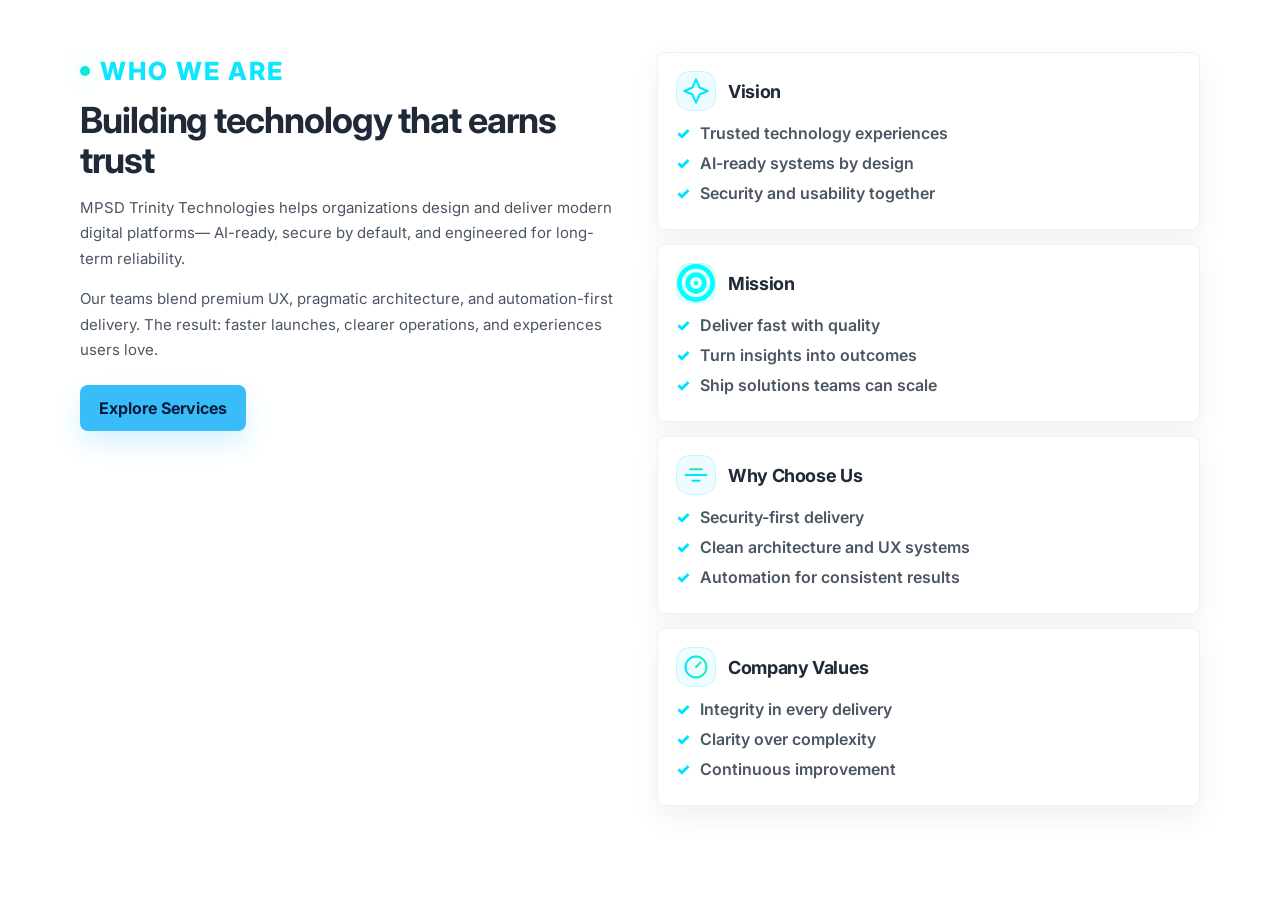
==== about-us.html @ 0a2deebd "Create about-us.html" ====
<!doctype html>
<html lang="en">
<head>
  <meta charset="UTF-8" />
  <meta name="viewport" content="width=device-width, initial-scale=1.0" />
  <meta name="description" content="About MPSD Trinity Technologies — mission, vision, values." />

  <title>About Us — MPSD Trinity Technologies</title>

  <!-- Fonts -->
  <link rel="preconnect" href="https://fonts.googleapis.com" />
  <link rel="preconnect" href="https://fonts.gstatic.com" crossorigin />
  <link href="https://fonts.googleapis.com/css2?family=Inter:wght@400;500;600;700;800&display=swap" rel="stylesheet" />
  <link href="https://fonts.googleapis.com/css2?family=Orbitron:wght@500;600;700;800&display=swap" rel="stylesheet" />

  <link rel="stylesheet" href="./styles.css" />
</head>
<body>
  <div data-include="navbar"></div>

  <section class="section section--light">
    <div class="container about" style="padding-top: 20px;">
      <div class="about-left">
        <div class="section-label"><span class="accent-dot"></span> Who We Are</div>
        <h2 class="section-title section-title--dark">Building technology that earns trust</h2>
        <p class="body" style="margin-top: 14px;">
          MPSD Trinity Technologies helps organizations design and deliver modern digital platforms—
          AI-ready, secure by default, and engineered for long-term reliability.
        </p>

        <p class="body">
          Our teams blend premium UX, pragmatic architecture, and automation-first delivery.
          The result: faster launches, clearer operations, and experiences users love.
        </p>

        <div class="about-actions">
          <a class="btn btn--primary" href="./services.html">Explore Services</a>
        </div>
      </div>

      <div class="about-right" role="list" aria-label="Mission, vision, why choose us, values">
        <div class="info-card" role="listitem">
          <div class="info-card-top">
            <div class="line-icon" aria-hidden="true">
              <svg width="28" height="28" viewBox="0 0 24 24" fill="none" xmlns="http://www.w3.org/2000/svg">
                <path d="M12 2l3 7 7 3-7 3-3 7-3-7-7-3 7-3 3-7z" stroke="#00E5FF" stroke-width="1.7" stroke-linejoin="round" />
              </svg>
            </div>
            <h3 class="info-card-title">Vision</h3>
          </div>
          <ul class="check-list">
            <li><span class="check">✓</span>Trusted technology experiences</li>
            <li><span class="check">✓</span>AI-ready systems by design</li>
            <li><span class="check">✓</span>Security and usability together</li>
          </ul>
        </div>

        <div class="info-card" role="listitem">
          <div class="info-card-top">
            <div class="line-icon" aria-hidden="true">
             <svg xmlns="http://www.w3.org/2000/svg" viewBox="0 0 512 512">
    <path fill="#00FFFF" d="M448 256a192 192 0 1 0 -384 0 192 192 0 1 0 384 0zM0 256a256 256 0 1 1 512 0 256 256 0 1 1 -512 0zm256 80a80 80 0 1 0 0-160 80 80 0 1 0 0 160zm0-224a144 144 0 1 1 0 288 144 144 0 1 1 0-288zM224 256a32 32 0 1 1 64 0 32 32 0 1 1 -64 0z"/>
</svg>
            </div>
            <h3 class="info-card-title">Mission</h3>
          </div>
          <ul class="check-list">
            <li><span class="check">✓</span>Deliver fast with quality</li>
            <li><span class="check">✓</span>Turn insights into outcomes</li>
            <li><span class="check">✓</span>Ship solutions teams can scale</li>
          </ul>
        </div>

        <div class="info-card" role="listitem">
          <div class="info-card-top">
            <div class="line-icon" aria-hidden="true">
              <svg width="28" height="28" viewBox="0 0 24 24" fill="none" xmlns="http://www.w3.org/2000/svg">
                <path d="M3 12h18" stroke="#00E5FF" stroke-width="1.7" stroke-linecap="round"/>
                <path d="M7 7h10" stroke="#1DE9B6" stroke-width="1.7" stroke-linecap="round"/>
                <path d="M9 17h6" stroke="#00E5FF" stroke-width="1.7" stroke-linecap="round"/>
              </svg>
            </div>
            <h3 class="info-card-title">Why Choose Us</h3>
          </div>
          <ul class="check-list">
            <li><span class="check">✓</span>Security-first delivery</li>
            <li><span class="check">✓</span>Clean architecture and UX systems</li>
            <li><span class="check">✓</span>Automation for consistent results</li>
          </ul>
        </div>

        <div class="info-card" role="listitem">
          <div class="info-card-top">
            <div class="line-icon" aria-hidden="true">
              <svg width="28" height="28" viewBox="0 0 24 24" fill="none" xmlns="http://www.w3.org/2000/svg">
                <path d="M12 3a9 9 0 0 0 0 18" stroke="#00E5FF" stroke-width="1.7" stroke-linecap="round"/>
                <path d="M12 3a9 9 0 0 1 0 18" stroke="#1DE9B6" stroke-width="1.7" stroke-linecap="round"/>
                <path d="M12 12l4-4" stroke="#1DE9B6" stroke-width="1.7" stroke-linecap="round"/>
              </svg>
            </div>
            <h3 class="info-card-title">Company Values</h3>
          </div>
          <ul class="check-list">
            <li><span class="check">✓</span>Integrity in every delivery</li>
            <li><span class="check">✓</span>Clarity over complexity</li>
            <li><span class="check">✓</span>Continuous improvement</li>
          </ul>
        </div>
      </div>
    </div>
  </section>

  <div data-include="footer"></div>
  <script src="./script.js"></script>
</body>
</html>
---- styles.css ----
/* NovaTech Landing Page — Global Design System */
:root{
  --navy-900:#041122;
  --navy-800:#0B192C;
  --white:#FFFFFF;
  --offwhite:#F8F9FA;
  --text-dark:#1F2937;
  --text-mid:#4B5563;
  --cyan:#00E5FF;
  --teal:#1DE9B6;

  --radius:8px;
  --shadow-soft: 0 14px 40px rgba(2, 12, 27, 0.10);
  --shadow-soft-2: 0 10px 28px rgba(2, 12, 27, 0.12);
  --shadow-card: 0 12px 30px rgba(0,0,0,0.06);

  --container: 1120px;
}

*{ box-sizing:border-box; }
html,body{ height:100%; }
body{
  margin:0;
  font-family: Inter, Roboto, Montserrat, system-ui, -apple-system, Segoe UI, Arial, sans-serif;
  color: var(--text-dark);
  background: var(--white);
}

.brand-name,
.brand-line{
  font-family: Orbitron, sans-serif;
}


a{ color:inherit; text-decoration:none; }

.contact-link{ color: rgba(255,255,255,0.92); font-weight: 750; }
.contact-link:hover{ color: #fff; } 


.section{ padding: 32px 0; position: relative; }
.section--dark{
  background: radial-gradient(1200px 500px at 50% -120px, rgba(0,229,255,0.08), transparent 55%),
              linear-gradient(180deg, var(--navy-900) 0%, var(--navy-800) 100%);
  color: var(--white);
}
.section--light{ background: var(--white); }
.section--offwhite{ background: var(--offwhite); }

.container{
  width: min(var(--container), calc(100% - 40px));
  margin: 0 auto;
}

/* Header */
.site-header{
  position: sticky;
  top: 0;
  z-index: 50;
  box-shadow: 0 1px 0 rgba(255,255,255,0.06);
}





.brand{
  display:flex;
  align-items:center;
  gap: 10px;
  font-weight: 800;
  letter-spacing: -0.02em;
  color: var(--white);
}

/* Logo placeholder (empty box until you add logo) */
.brand-logo-img {
    width: 50px;
    height: 50px;
    border-radius: 14px;
    background: rgba(255, 255, 255, 0.04);
    object-fit: contain;
    padding: 1px;
}


.brand-name{ font-size: 16px; line-height: 1.1; display:flex; flex-direction:column; align-items:flex-start; }

.brand-line{ font-weight: 900; letter-spacing: -0.02em; }
.brand-line--primary{
  color: #38BDF8;
  font-size: 20px;
  line-height: 1.15;
  font-weight: 700;
  letter-spacing: 0.02em;
}

.brand-line--secondary{
  color: #FFFFFF;
  font-size: 16px;
  line-height: 1.15;
  font-weight: 500;
  letter-spacing: 0.02em;
}




.nav{ display:flex; align-items:center; gap: 16px; }
.nav-toggle{
  display:none;
  background: transparent;
  border: 1px solid rgba(255,255,255,0.18);
  color: var(--white);
  border-radius: 10px;
  padding: 10px 12px;
}

.nav-links-wrap{ position:relative; }

.nav-links{
  list-style:none;
  display:flex;
  gap: 24px;
  margin:0;
  padding:0;
  position:relative;
}

.nav-underline{
  position:absolute;
  left:0;
  bottom:-6px;
  height:3px;
  width:0;
  border-radius:999px;
  background: #00D4FF;
  box-shadow: 0 0 18px rgba(0,212,255,0.45), 0 0 40px rgba(0,212,255,0.20);
  transform: translateX(0);
  transition: transform 420ms cubic-bezier(.2,.8,.2,1), width 420ms cubic-bezier(.2,.8,.2,1);
  pointer-events:none;
}

.nav-link{
  color: rgba(255,255,255,0.86);
  font-weight: 600;
  font-size: 14px;
  padding: 10px 2px;
  transition: color .15s ease;
}
.nav-link:hover{ color: var(--white); }

.btn{
  border-radius: var(--radius);
  font-weight: 700;
  display:inline-flex;
  align-items:center;
  justify-content:center;
  padding: 12px 16px;
  gap: 10px;
  border: 1px solid transparent;
  transition: transform .12s ease, box-shadow .12s ease, background-color .12s ease, border-color .12s ease;
}
.btn:hover{ transform: translateY(-1px); }
.btn--primary{
  background: #38BDF8;
  color: #071A3D;
  box-shadow: 0 12px 26px rgba(56,189,248,0.20);
}

.btn--ghost{
  background: #38BDF8;
  border-color: rgba(255,255,255,0.25);
  color: black;
}
.btn--header{
  padding: 12px 18px;
}
.btn--full{ width:100%; padding: 13px 16px; }

/* Header layout helpers (desktop-first). */
.header-inner{
  display:flex;
  align-items:center;
  gap: 12px;
  min-height: 86px;
  padding-top: 10px;
  padding-bottom: 10px;
}



.nav{
  flex: 0 0 auto;
}

.brand{
  flex: 0 0 auto;
}

/* Keep everything in one row on desktop. */
.header-inner{
  flex-wrap: nowrap;
}


/* Typography */
.kicker{
  color: rgba(255,255,255,0.75);
  font-weight: 700;
  font-size: 13px;
  letter-spacing: .12em;
  text-transform: uppercase;
}
.hero-title{
  margin: 14px 0 0;
  font-size: clamp(34px, 4.2vw, 54px);
  line-height: 1.02;
  letter-spacing: -0.04em;
}
.accent{ color: var(--cyan); }
.hero-subtitle{
  margin: 16px 0 0;
  color: rgba(255,255,255,0.70);
  font-size: 16px;
  line-height: 1.6;
  max-width: 54ch;
}

.body{ color: var(--text-mid); font-size: 15px; line-height: 1.7; }
.body--dark{ color: black }

.section-label{
  display:inline-flex;
  align-items:center;
  gap: 10px;
  color: rgba(0,229,255,0.95);
  font-weight: 800;
  letter-spacing: .08em;
  text-transform: uppercase;
  font-size: 25px;
}
.accent-dot{
  width: 10px;
  height: 10px;
  border-radius: 999px;
  background: linear-gradient(135deg, var(--cyan), var(--teal));
  box-shadow: 0 0 18px rgba(0,229,255,0.35);
}
.section-label--center{ justify-content:center; display:flex; }

.section-title{ margin: 14px 0 0; font-size: 36px; line-height: 1.12; letter-spacing: -0.03em; }
.section-title--dark{ color: var(--text-dark); }

.center-head{ text-align:center; }

/* Hero layout */
.hero{ display:grid; grid-template-columns: 1.05fr 0.95fr; gap: 34px; align-items:center; }
.hero-left{ padding: 8px 0; }
.hero-actions{ display:flex; gap: 14px; margin-top: 26px; flex-wrap: wrap; }

.hero-actions .btn--ghost{ border-color: rgba(255,255,255,0.28); }

.hero-trust{ display:flex; gap: 16px; flex-wrap:wrap; margin-top: 26px; }
.trust-item{
  display:flex;
  align-items:center;
  gap: 10px;
  color: rgba(255,255,255,0.72);
  font-weight: 600;
  font-size: 13px;
}
.trust-dot{
  width: 10px;
  height: 10px;
  border-radius: 999px;
  background: rgba(0,229,255,0.25);
  border: 1px solid rgba(0,229,255,0.4);
  box-shadow: 0 0 20px rgba(0,229,255,0.18);
}

.hero-right{ position: relative; min-height: 420px; }
.globe-wrap{ position: relative; width: 100%; height: 100%; display:grid; place-items:center; }
.globe{ width: min(520px, 100%); height: auto; }
.neon-base{
  position:absolute;
  bottom: 46px;
  width: 340px;
  height: 140px;
  background: radial-gradient(circle at 50% 50%, rgba(0,229,255,0.18), transparent 60%);
  filter: blur(10px);
}

.float-icon{
  position:absolute;
  display:grid;
  place-items:center;
  width: 56px;
  height: 56px;
  border-radius: 18px;
  background: rgba(255,255,255,0.03);
  border: 1px solid rgba(0,229,255,0.18);
  box-shadow: 0 0 28px rgba(0,229,255,0.14);
}
.i-1{ left: 10%; top: 18%; }
.i-2{ right: 9%; top: 26%; }
.i-3{ left: 20%; bottom: 10%; }

/* About */
.about{ display:grid; grid-template-columns: 1fr 1fr; gap: 34px; align-items:start; }
.about-left .section-label{ margin-top: 4px; }
.about-actions{ margin-top: 22px; }
.about-left .btn--primary{ padding: 12px 18px; }

.about-right{ display:flex; flex-direction:column; gap: 14px; }
.info-card{
  background: #fff;
  border-radius: var(--radius);
  border: 1px solid rgba(4,17,34,0.06);
  box-shadow: var(--shadow-card);
  padding: 18px 18px 16px;
}
.info-card-top{ display:flex; align-items:center; gap: 12px; }
.line-icon{
  width: 40px;
  height: 40px;
  border-radius: 14px;
  background: rgba(0,229,255,0.07);
  border: 1px solid rgba(0,229,255,0.18);
  display:grid; place-items:center;
}
.info-card-title{ margin: 0; font-size: 18px; letter-spacing: -0.02em; }

.check-list{ margin: 12px 0 0; padding: 0; list-style:none; }
.check-list li{ display:flex; align-items:center; gap: 10px; margin: 10px 0; color: var(--text-mid); font-weight: 600; }
.check{ color: var(--cyan); font-weight: 900; }

/* Services */
.section--offwhite .body--dark{ color: var(--text-mid); }

.services-grid{ 
  margin-top: 34px; 
  display:grid; 
  gap: 18px; 
  grid-template-columns: repeat(2, minmax(0, 1fr)); 
  align-items: stretch;
}

/* Orientation-based layout for services cards */
/* Portrait mode (height > width) => 2 cards per row */
@media (orientation: portrait) {
  .services-grid{
    grid-template-columns: repeat(2, minmax(0, 1fr));
  }
}

/* Landscape/Desktop mode (width > height) => 3 cards per row */
@media (orientation: landscape) and (min-width: 721px){
  .services-grid{
    grid-template-columns: repeat(3, minmax(0, 1fr));
  }
}

.feature-card{
  background: rgba(255,255,255,0.92);
  border-radius: var(--radius);
  border: 1px solid rgba(4,17,34,0.06);
  box-shadow: var(--shadow-card);
  padding: 22px 18px;
  text-align:center;
}

.line-icon--c{
  margin: 0 auto;
  width: 44px;
  height: 44px;
  border-radius: 16px;
  background: rgba(0,229,255,0.06);
  border: 1px solid rgba(0,229,255,0.16);
  display:grid; place-items:center;
}
.feature-title{ margin: 14px 0 0; font-size: 18px; letter-spacing: -0.02em; }
.feature-desc{ margin: 10px 0 0; color: var(--text-mid); font-size: 14px; line-height: 1.7; }

/* Featured Project */
.project{ display:grid; grid-template-columns: 1fr 1fr; gap: 28px; align-items:center; }
.project-left .section-label{ margin-top: 0px; }
.project-left .section-title{ color: var(--white); font-size: 38px; }
.project-left .body--light{ color: rgba(255,255,255,0.72); }

.bullet-grid{ margin-top: 18px; display:grid; grid-template-columns: 1fr 1fr; gap: 14px 18px; }
.bullet-item{ color: rgba(255,255,255,0.82); font-weight: 650; display:flex; gap: 10px; align-items:flex-start; }
.check--glow{
  color: var(--cyan);
  text-shadow: 0 0 22px rgba(0,229,255,0.35);
}

.project-actions{ margin-top: 22px; }

/* Mockups */
.mockup-stack{ position: relative; width: 100%; height: 470px; }
.mockup-laptop{ /* intentionally left blank */ }


.mockup{
  border-radius: 24px;
}

.mockup.laptop{
  position:absolute;
  left: 0%;
  top: 28px;
  width: 100%;
  height: 305px;
  background: linear-gradient(180deg, rgba(255,255,255,0.05), rgba(255,255,255,0.02));
  border: 1px solid rgba(0,229,255,0.14);
  box-shadow: 0 18px 60px rgba(0,229,255,0.10);
  overflow:hidden;
}

.mockup-topbar{ display:flex; gap: 8px; align-items:center; padding: 14px 16px; }
.dot{ width: 9px; height: 9px; border-radius: 999px; box-shadow: 0 0 16px rgba(0,229,255,0.18); }
.mockup-title{ margin-left: 6px; color: rgba(255,255,255,0.78); font-weight: 700; font-size: 13px; letter-spacing: .02em; }

.mockup-body {
    min-width: auto;
    padding: 0px 327px 14px;
    padding: 0px 0px 0px;
}.dash-row{ display:grid; grid-template-columns: repeat(3, 1fr); gap: 12px; margin-top: 2px; }
.metric{ padding: 12px 12px; border-radius: 14px; border: 1px solid rgba(255,255,255,0.08); background: rgba(0,0,0,0.15); }
.metric-label{ color: rgba(255,255,255,0.7); font-size: 12px; font-weight: 700; }
.metric-label--glow{
  color: rgba(0,229,255,0.95);
  text-shadow: 0 0 18px rgba(0,229,255,0.35);
}

.metric-value{ margin-top: 4px; color: #fff; font-size: 18px; font-weight: 850; letter-spacing: -0.02em; }
.metric-value--blood{ display:flex; align-items:baseline; gap: 6px; }
.metric-unit{ color: rgba(255,255,255,0.68); font-size: 12px; font-weight: 800; letter-spacing: 0.01em; }

.dash-panels{ display:grid; grid-template-columns: 1.05fr .95fr; gap: 12px; margin-top: 14px; }
.panel{ border-radius: 18px; border: 1px solid rgba(255,255,255,0.08); background: rgba(0,0,0,0.15); padding: 14px; }
.panel-title{ color: rgba(255,255,255,0.72); font-weight: 800; font-size: 13px; }
.panel-title--teal{ color: rgba(29,233,182,0.95); text-shadow: 0 0 18px rgba(29,233,182,0.30); }

.spark{ display:flex; gap: 5px; align-items:flex-end; height: 56px; margin-top: 10px; }
.spark span{ width: 8px; border-radius: 8px; background: linear-gradient(180deg, rgba(0,229,255,0.85), rgba(29,233,182,0.2)); box-shadow: 0 0 24px rgba(0,229,255,0.18); height: 40%; }
.spark span:nth-child(1){ height: 34%; }
.spark span:nth-child(2){ height: 64%; }
.spark span:nth-child(3){ height: 52%; }
.spark span:nth-child(4){ height: 78%; }
.spark span:nth-child(5){ height: 44%; }
.spark span:nth-child(6){ height: 70%; }
.spark span:nth-child(7){ height: 58%; }
.spark span:nth-child(8){ height: 82%; }

/* Pulse waveform bars */
.pulse-bars{
  display:flex;
  gap: 5px;
  align-items:flex-end;
  height: 66px;
  margin-top: 10px;
}
.pulse-bars span{
  width: 8px;
  border-radius: 8px;
  background: linear-gradient(180deg, rgba(0,229,255,0.85), rgba(29,233,182,0.15));
  box-shadow: 0 0 26px rgba(0,229,255,0.22);
}
.pulse-bars span:nth-child(1){ height: 24%; }
.pulse-bars span:nth-child(2){ height: 52%; }
.pulse-bars span:nth-child(3){ height: 38%; }
.pulse-bars span:nth-child(4){ height: 66%; }
.pulse-bars span:nth-child(5){ height: 44%; }
.pulse-bars span:nth-child(6){ height: 74%; }
.pulse-bars span:nth-child(7){ height: 55%; }
.pulse-bars span:nth-child(8){ height: 62%; }
.pulse-bars span:nth-child(9){ height: 41%; }
.pulse-bars span:nth-child(10){ height: 70%; }

.panel--list .panel-title{ margin-bottom: 10px; }
.panel-list{ list-style:none; padding:0; margin: 10px 0 0; display:flex; flex-direction:column; gap: 10px; }
.panel-list li{ color: rgba(255,255,255,0.72); font-weight: 650; font-size: 13px; display:flex; gap: 10px; align-items:center; }

/* Vascular status pills */
.v-text{ color: rgba(255,255,255,0.78); font-weight: 700; font-size: xx-small; }

.v-pill{ border-radius: 999px; padding: 6px 10px; font-weight: 900; font-size: 12px; letter-spacing: 0.01em; }
.v-pill--steady{ color: rgba(29,233,182,0.95); background: rgba(29,233,182,0.12); border: 1px solid rgba(29,233,182,0.25); }
.v-pill--trend{ color: rgba(0,229,255,0.95); background: rgba(0,229,255,0.10); border: 1px solid rgba(0,229,255,0.22); }
.v-pill--review{ color: rgba(255,215,128,0.98); background: rgba(245,158,11,0.14); border: 1px solid rgba(245,158,11,0.30); }

.panel--vascular{
  border-color: rgba(0,229,255,0.16);
  background: linear-gradient(180deg, rgba(0,0,0,0.18), rgba(0,0,0,0.12));
}

/* Legacy pills (phone screen list etc.) */
.pill{ border-radius: 999px; padding: 6px 10px; font-weight: 850; font-size: 12px; }
.pill--good{ color: rgba(29,233,182,0.95); background: rgba(29,233,182,0.12); border: 1px solid rgba(29,233,182,0.25); }
.pill--warn{ color: rgba(0,229,255,0.95); background: rgba(0,229,255,0.10); border: 1px solid rgba(0,229,255,0.22); }
.pill--bad{ color: rgba(255,255,255,0.95); background: rgba(0,0,0,0.20); border: 1px solid rgba(255,255,255,0.16); }

.mockup-frame-mark{
  position:absolute;
  left: 50%;
  bottom: 10px;
  transform: translateX(-50%);
  color: rgba(255,255,255,0.35);
  font-weight: 900;
  font-size: 11px;
  letter-spacing: 0.08em;
  text-transform: uppercase;
  pointer-events:none;
}



.mockup.phone{
  position:absolute;
  right: 4%;
  top: 160px;
  width: 42%;
  height: 255px;
  border-radius: 30px;
  background: linear-gradient(180deg, rgba(255,255,255,0.06), rgba(255,255,255,0.02));
  border: 1px solid rgba(0,229,255,0.14);
  box-shadow: 0 16px 55px rgba(0,229,255,0.12);
  overflow:hidden;
}

.phone-notch{ width: 100px; height: 22px; border-radius: 999px; background: rgba(0,0,0,0.45); margin: 10px auto 0; }
.phone-screen{ padding: 14px 16px; }
.phone-head{ color: rgba(255,255,255,0.78); font-weight: 850; font-size: 13px; }
.phone-row{ display:flex; gap: 12px; align-items:center; margin-top: 14px; }
.ring{ width: 44px; height: 44px; border-radius: 999px; background: radial-gradient(circle at 30% 30%, rgba(0,229,255,0.55), rgba(0,0,0,0.0) 60%), rgba(255,255,255,0.03); border: 1px solid rgba(0,229,255,0.25); display:grid; place-items:center; }
.ring-inner{ width: 26px; height: 26px; border-radius: 999px; background: rgba(4,17,34,0.55); border: 1px solid rgba(29,233,182,0.25); }
.phone-k{ color: rgba(255,255,255,0.7); font-weight: 700; font-size: 12px; }
.phone-v{ margin-top: 3px; color: rgba(255,255,255,0.92); font-weight: 900; }

.phone-cards{ margin-top: 14px; display:flex; flex-direction:column; gap: 10px; }
.mini-card{ background: rgba(0,0,0,0.18); border: 1px solid rgba(255,255,255,0.08); border-radius: 16px; padding: 10px 12px; color: rgba(255,255,255,0.76); font-weight: 650; font-size: 13px; }

.mockup-glow{
  position:absolute;
  left: 18%;
  top: 0;
  width: 70%;
  height: 100%;
  background: radial-gradient(closest-side at 30% 15%, rgba(0,229,255,0.18), transparent 60%);
  filter: blur(10px);
  pointer-events:none;
}

/* Achievements */
.milestones{ display:grid; grid-template-columns: 1.05fr .95fr; gap: 26px; align-items:start; }

.milestones-left .section-title{ color: var(--text-dark); font-size: 36px; }
.milestone-list{ margin-top: 22px; display:flex; flex-direction:column; gap: 12px; }
.milestone{ display:flex; gap: 12px; align-items:flex-start; font-weight: 700; color: var(--text-mid); }
.milestones .check{ font-size: 18px; margin-top: 1px; }

.goals-grid{ display:grid; grid-template-columns: repeat(5, 1fr); gap: 12px; margin-top: 18px; }
.goal-card{
  background: rgba(255,255,255,0.95);
  border-radius: var(--radius);
  border: 1px solid rgba(4,17,34,0.06);
  box-shadow: var(--shadow-card);
  padding: 16px 10px;
  text-align:center;
}
.goal-icon{ color: var(--cyan); font-weight: 900; font-size: 20px; }
.goal-text{ margin-top: 8px; font-weight: 750; color: var(--text-dark); font-size: 13px; }

/* Careers */
.careers .center-head{ text-align:center; }

/* New two-card layout for Internship Courses + Career Opportunities */
.career-two-col{
  margin-top: 26px;
  display:grid;
  grid-template-columns: 1fr 1fr;
  gap: 18px;
  align-items: stretch;
}

.career-glass-card{
  border-radius: var(--radius);
  border: 1px solid rgba(0,229,255,0.16);
  background: rgb(9, 1, 43);
  box-shadow: 0 20px 70px rgba(0,229,255,0.10);
  backdrop-filter: blur(10px);
  -webkit-backdrop-filter: blur(10px);
  padding: 22px;
  transition: transform .15s ease, box-shadow .15s ease, border-color .15s ease;
  height: 100%;
}

.career-glass-card:hover{
  transform: translateY(-2px);
  border-color: rgba(0,229,255,0.30);
  box-shadow: 0 26px 90px rgba(0,229,255,0.14);
}

.career-glass-card--alt{
  border-color: rgba(29,233,182,0.18);
  background: rgb(9, 1, 43);;
}

.career-card-head{
  display:flex;
  align-items:flex-start;
  gap: 12px;
  margin-bottom: 12px;
}

.career-card-icon{
  width: 44px;
  height: 44px;
  border-radius: 16px;
  display:grid;
  place-items:center;
  background: rgba(0,229,255,0.08);
  border: 1px solid rgba(0,229,255,0.18);
  box-shadow: 0 0 26px rgba(0,229,255,0.10);
}

.career-glass-card--alt .career-card-icon{
  background: rgba(29,233,182,0.10);
  border-color: rgba(29,233,182,0.22);
  box-shadow: 0 0 26px rgba(29,233,182,0.10);
}

.career-card-title{
  color: rgba(255,255,255,0.96);
  font-size: 22px;
  font-weight: 500;
  letter-spacing: -0.03em;
}

.career-card-sub{
  color: rgba(255,255,255,0.72);
  font-weight: 650;
  margin-top: 3px;
}

.career-card-desc{
  color: rgba(255,255,255,0.75);
  font-weight: 650;
  line-height: 1.7;
  margin: 0 0 14px;
  font-size: 14.5px;
}

.career-bullets{
  list-style:none;
  padding:0;
  margin: 0;
  display:flex;
  flex-direction:column;
  gap: 10px;
}

.career-bullets li{
  display:flex;
  align-items:flex-start;
  gap: 10px;
  color: rgba(255,255,255,0.86);
  font-weight: 650;
  font-size: 14px;
}

.career-bullet-dot{
  width: 10px;
  height: 10px;
  border-radius: 999px;
  margin-top: 6px;
  background: linear-gradient(135deg, var(--cyan), var(--teal));
  box-shadow: 0 0 18px rgba(0,229,255,0.28);
  flex: 0 0 auto;
}

.career-glass-card--alt .career-bullet-dot{
  background: linear-gradient(135deg, rgba(29,233,182,1), rgba(0,229,255,0.8));
}

.career-card-actions{ margin-top: 18px; }

/* Legacy styles kept for other pages */
.two-cards{ margin-top: 26px; display:grid; grid-template-columns: 1fr 1fr; gap: 18px; }

.career-card{
  position: relative;
  border-radius: var(--radius);
  overflow:hidden;
  min-height: 320px;
  background: linear-gradient(180deg, rgba(4,17,34,1) 0%, rgba(11,25,44,1) 100%);
  border: 1px solid rgba(0,229,255,0.10);
  box-shadow: 0 20px 70px rgba(0,229,255,0.10);
  display:grid;
  grid-template-columns: 1fr 1.15fr;
}


.career-media{
  grid-column: 2;
  position:relative;
  background:
    radial-gradient(600px 300px at 30% 20%, rgba(0,229,255,0.16), transparent 55%),
    linear-gradient(135deg, rgba(0,0,0,0.3), rgba(0,0,0,0.05));
}
.career-media--alt{ background:
    radial-gradient(600px 300px at 65% 25%, rgba(29,233,182,0.18), transparent 55%),
    linear-gradient(135deg, rgba(0,0,0,0.3), rgba(0,0,0,0.05));
}
.media-overlay{
  position:absolute;
  inset:0;
  background:
    linear-gradient(90deg, rgba(0,229,255,0.14), transparent 55%),
    radial-gradient(circle at 60% 40%, rgba(255,255,255,0.08), transparent 55%),
    repeating-linear-gradient(45deg, rgba(255,255,255,0.06) 0 6px, rgba(255,255,255,0.00) 6px 14px);
  opacity: .55;
}

.career-content{
  grid-column: 1;
  padding: 24px;
  display:flex;
  flex-direction:column;
  justify-content:center;
  gap: 12px;
}
.career-title{ color: rgba(255,255,255,0.95); font-size: 22px; font-weight: 900; letter-spacing: -0.03em; }
.career-desc{ color: rgba(255,255,255,0.72); font-weight: 650; line-height: 1.7; }
.career-content .btn--primary{ width: fit-content; padding: 12px 18px; }

/* Contact */
.contact-wrap{ padding-top: 10px; }
.contact-grid{ display:grid; grid-template-columns: 1fr 0.95fr; gap: 18px; align-items:start; }

.contact-panel{
  background: rgba(255,255,255,0.96);
  border-radius: var(--radius);
  border: 1px solid rgba(4,17,34,0.06);
  box-shadow: var(--shadow-soft);
  padding: 24px;
  position: relative;
}

.contact-panel--alt{
  background: linear-gradient(180deg, rgba(4,17,34,1) 0%, rgba(11,25,44,1) 100%);
  color: var(--white);
  overflow:hidden;
}
.watermark{
  position:absolute;
  inset: -40px -40px auto -40px;
  height: 280px;
  background:
    radial-gradient(circle at 20% 30%, rgba(0,229,255,0.14), transparent 55%),
    radial-gradient(circle at 70% 50%, rgba(29,233,182,0.12), transparent 55%),
    url("data:image/svg+xml,%3Csvg xmlns='http://www.w3.org/2000/svg' width='900' height='320' viewBox='0 0 900 320'%3E%3Cdefs%3E%3ClinearGradient id='g' x1='0' y1='0' x2='1' y2='1'%3E%3Cstop offset='0' stop-color='%2300E5FF' stop-opacity='0.22'/%3E%3Cstop offset='1' stop-color='%231DE9B6' stop-opacity='0.10'/%3E%3C/linearGradient%3E%3C/defs%3E%3Cpath d='M20 230 C120 160 210 260 310 210 S520 150 620 200 780 260 880 170' fill='none' stroke='url(%23g)' stroke-width='2' stroke-dasharray='6 10'/%3E%3Cpath d='M50 120 C180 40 270 160 390 120 S580 70 690 110 820 180 870 90' fill='none' stroke='%2300E5FF' stroke-opacity='0.16' stroke-width='2'/%3E%3C/svg%3E");
  background-size: cover;
  opacity: 0.55;
  filter: blur(0px);
}

.form{ margin-top: 16px; }
.form-row{ display:grid; grid-template-columns: 1fr 1fr; gap: 14px; }
.field{ display:flex; flex-direction:column; gap: 8px; margin-bottom: 14px; }
.field-label{ font-weight: 800; color: var(--text-mid); font-size: 13px; }

.input{
  width: 100%;
  border-radius: var(--radius);
  border: 1px solid rgba(4,17,34,0.10);
  background: #fff;
  padding: 12px 12px;
  font-size: 14px;
  outline: none;
}
.textarea{ resize: vertical; min-height: 96px; }

.upload{
  border-radius: var(--radius);
  border: 1px dashed rgba(0,229,255,0.35);
  background: rgba(0,229,255,0.04);
  padding: 14px;
  display:flex;
  align-items:center;
  gap: 12px;
}
.upload-input{ position:absolute; opacity:0; width:1px; height:1px; }
.upload-ui{ display:flex; align-items:center; gap: 12px; }
.upload-icon{ width: 34px; height: 34px; border-radius: 14px; border: 1px solid rgba(0,229,255,0.25); background: rgba(0,229,255,0.07); display:grid; place-items:center; color: rgba(0,229,255,0.95); font-weight: 900; }
.upload-title{ color: var(--text-dark); font-weight: 900; }
.upload-sub{ color: var(--text-mid); font-size: 13px; font-weight: 650; margin-top: 3px; }

.form-footnote{ color: var(--text-mid); font-size: 12.5px; margin-top: 12px; font-weight: 650; }

.contact-panel--alt .section-title{ color: #fff; font-size: 34px; }
.contact-panel--alt .body{ color: rgba(255,255,255,0.72); }

.contact-lines{ margin-top: 18px; display:flex; flex-direction:column; gap: 14px; }
.contact-line{ display:flex; gap: 12px; align-items:flex-start; }
.contact-icon{ width: 40px; height: 40px; border-radius: 16px; background: rgba(0,229,255,0.08); border: 1px solid rgba(0,229,255,0.18); display:grid; place-items:center; color: var(--cyan); font-weight: 900; }
.contact-k{ color: rgba(255,255,255,0.78); font-weight: 850; font-size: 13px; }
.contact-v{ color: rgba(255,255,255,0.92); font-weight: 750; margin-top: 4px; font-size: 14px; }

.social{ margin-top: 22px; display:flex; gap: 12px; flex-wrap:wrap; }
.social-btn{ width: 44px; height: 44px; border-radius: 16px; display:grid; place-items:center; font-weight: 900; color:#fff; border: 1px solid rgba(255,255,255,0.12); }
.s1{ background: rgba(0,0,0,0.25); box-shadow: 0 0 0 rgba(0,0,0,0); }
.s2{ background: rgba(0,229,255,0.12); border-color: rgba(0,229,255,0.22); }
.s3{ background: rgba(29,233,182,0.12); border-color: rgba(29,233,182,0.22); }
.s4{ background: rgba(255,255,255,0.08); }

.contact-cta{ margin-top: 20px; display:flex; gap: 12px; flex-wrap:wrap; }
.contact-panel--alt .btn--ghost{ border-color: rgba(255,255,255,0.22); }

/* Footer */
.footer{
  background: linear-gradient(180deg, rgba(0,0,0,0.92), rgba(4,17,34,1));
  padding: 56px 0 32px;
}
.footer-inner{ /* intentionally left blank */ }

.footer-grid{ display:grid; grid-template-columns: 1.2fr 0.8fr 0.8fr 1fr; gap: 18px; }
.brand--footer{ margin-bottom: 10px; }
.footer-text{ color: rgba(255,255,255,0.72); font-weight: 650; line-height: 1.7; margin: 10px 0 0; font-size: 14px; }

.footer-title{ color:#fff; font-weight: 900; margin-bottom: 12px; }
.footer-title--cyan{ color: var(--cyan); }

.footer-text--rgba{ color: rgba(255,255,255,0.72); }

.footer-links{ list-style:none; padding:0; margin:0; display:flex; flex-direction:column; gap: 10px; }
.footer-links a{ color: rgba(255,255,255,0.72); font-weight: 650; font-size: 14px; }
.footer-links a:hover{ color: #fff; }


.footer-bottom{ margin-top: 28px; }
.footer-border{ height:1px; background: rgba(255,255,255,0.10); }
.copyright{ margin-top: 14px; text-align:center; color: rgba(255,255,255,0.72); font-weight: 700; }

/* Responsive */
/* Desktop navbar: always keep logo+name before links and prevent wrapping. */
@media (min-width: 1024px){
  .header-inner{ flex-wrap: nowrap; }
  .nav{ order: 2; flex: 1; justify-content: flex-end; margin-left: 8px; }
  .brand{ order: 1; flex: 0 0 auto; }
  .btn--header{ order: 3; flex: 0 0 auto; margin-left: 18px; }
  .nav-links{ justify-content: center; gap: 22px; }
}


@media (max-width: 980px){

  .hero{ grid-template-columns: 1fr; }
  .hero-right{ min-height: 360px; }
  .about{ grid-template-columns: 1fr; }
  .project{ grid-template-columns: 1fr; }
  .mockup-stack{ height: 430px; }
  .milestones{ grid-template-columns: 1fr; }
  .goals-grid{ grid-template-columns: repeat(3, 1fr); }
  .two-cards{ grid-template-columns: 1fr; }
  .contact-grid{ grid-template-columns: 1fr; }
  .footer-grid{ grid-template-columns: 1fr 1fr; }
}

@media (max-width: 720px){

  /* Careers cards (stack on small screens) */
  .career-two-col{ grid-template-columns: 1fr; }

  .career-glass-card{ padding: 18px; }

  .career-card-desc{ margin-bottom: 12px; }

  .header-inner{
    display:flex;
    align-items:center;
    justify-content: space-between;
    gap: 12px;
    flex-wrap: nowrap;
    min-height: 76px;
    padding-top: 10px;
    padding-bottom: 10px;
  }


  .nav-toggle{ display:inline-flex; }
  .nav-links{ display:none; }
  .nav.open .nav-links{
    display:flex;
    flex-direction:column;
    position:absolute;
    left:20px;
    right:20px;
    top: 68px;
    background: rgba(4,17,34,0.98);
    border: 1px solid rgba(255,255,255,0.10);
    border-radius: 14px;
    padding: 14px;
    gap: 10px;
  }
  .nav.open .nav-link{ padding: 8px 8px; }

  /* Mobile navigation: [Hamburger] [Logo] [Name] [Apply Now] in ONE row */
  .nav{
    flex: 0 0 auto;
    display:flex;
    align-items:center;
  }

  .brand{
    flex: 1;
    min-width: 0;
    display:flex;
    align-items:center;
    justify-content: flex-start;
    gap: 12px;
  }

  .brand-logo{ flex: 0 0 auto; }
  .brand-name{ font-size: 15px; white-space: nowrap; overflow: hidden; text-overflow: ellipsis; }

  .btn--header{
    white-space: nowrap;
    padding: 12px 14px;
    flex: 0 0 auto;
  }



  .hero-actions{ gap: 12px; }
  .services-grid{ grid-template-columns: 1fr; }
  .bullet-grid{ grid-template-columns: 1fr; }
  .form-row{ grid-template-columns: 1fr; }
  .goals-grid{ grid-template-columns: repeat(2, 1fr); }

  .career-card{ grid-template-columns: 1fr; }
  .career-media{ grid-column: auto; grid-row: 1; height: 400px; }
  .career-content{ grid-column: auto; grid-row: 2; }

  .career-two-col{ grid-template-columns: 1fr; }

  .footer-grid{ grid-template-columns: 1fr; }
}
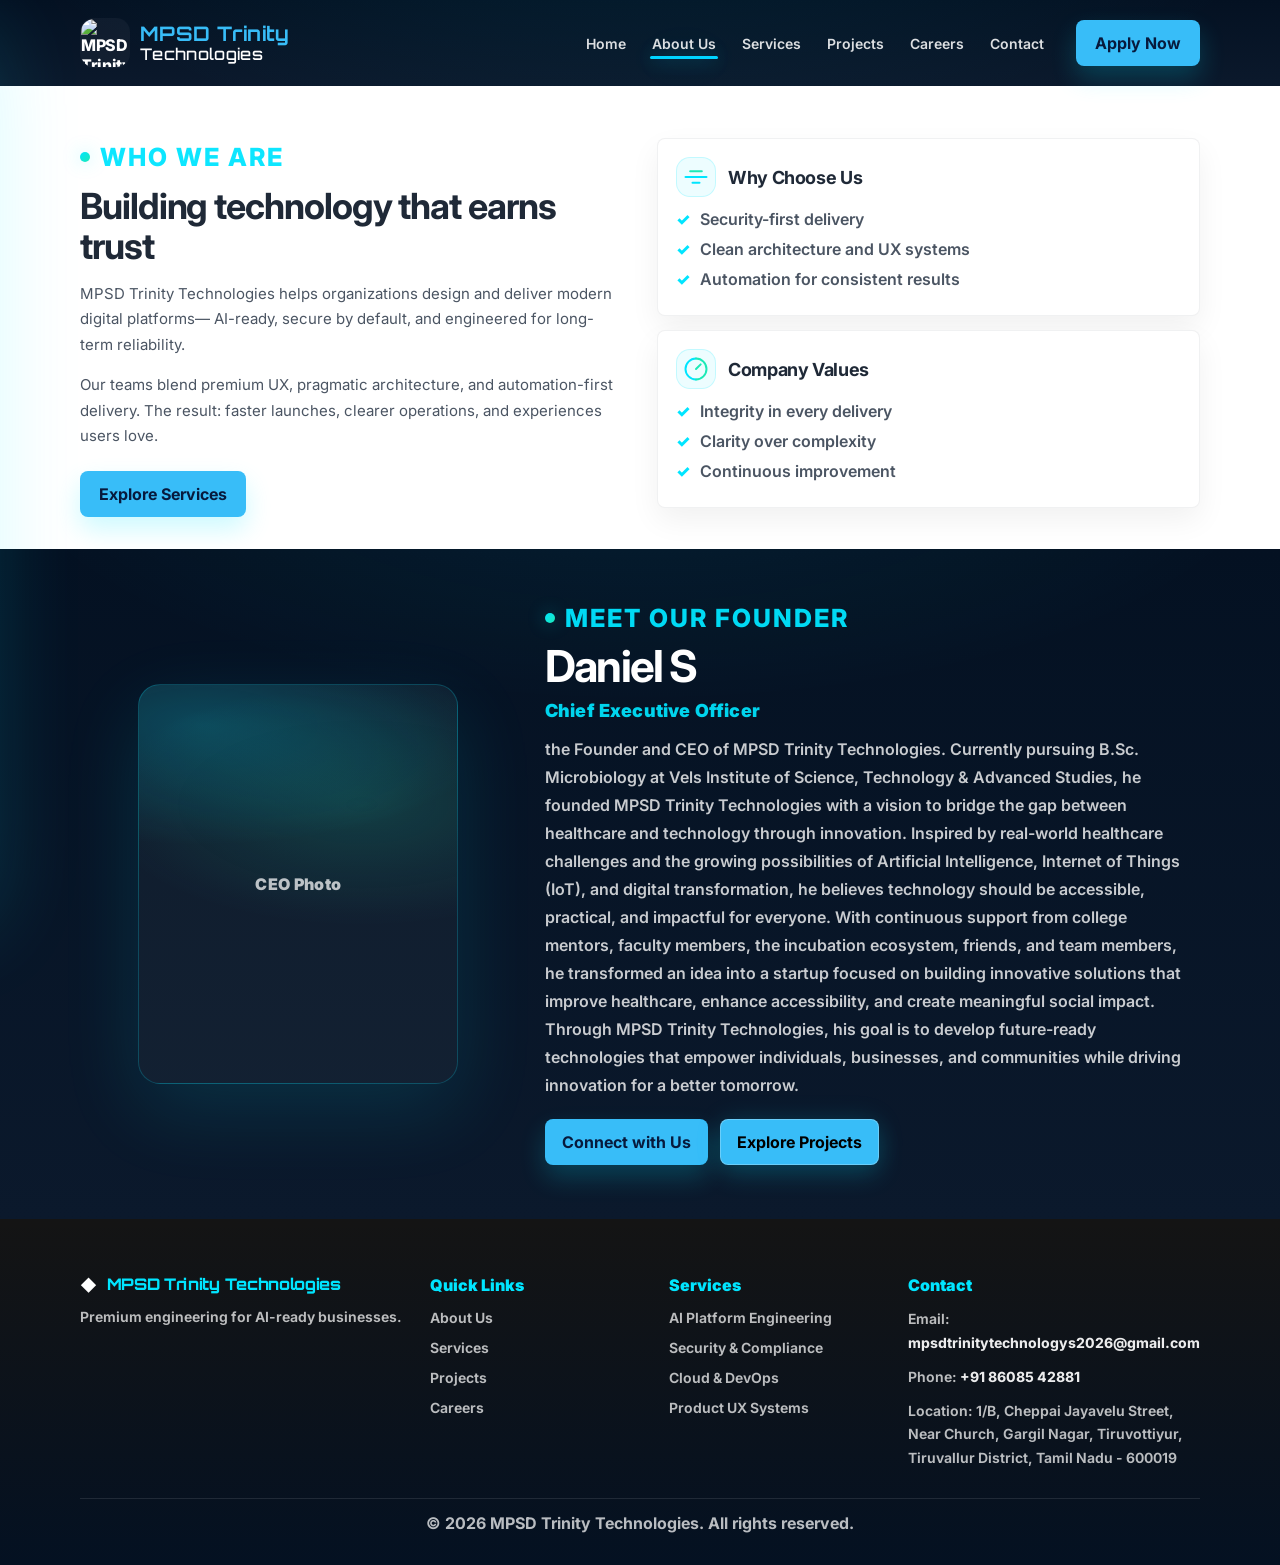
==== commit 59fd7f6c: "Add files via upload" ====
--- a/about-us.html
+++ b/about-us.html
@@ -1,117 +1,127 @@
-<!doctype html>
-<html lang="en">
-<head>
-  <meta charset="UTF-8" />
-  <meta name="viewport" content="width=device-width, initial-scale=1.0" />
-  <meta name="description" content="About MPSD Trinity Technologies — mission, vision, values." />
-
-  <title>About Us — MPSD Trinity Technologies</title>
-
-  <!-- Fonts -->
-  <link rel="preconnect" href="https://fonts.googleapis.com" />
-  <link rel="preconnect" href="https://fonts.gstatic.com" crossorigin />
-  <link href="https://fonts.googleapis.com/css2?family=Inter:wght@400;500;600;700;800&display=swap" rel="stylesheet" />
-  <link href="https://fonts.googleapis.com/css2?family=Orbitron:wght@500;600;700;800&display=swap" rel="stylesheet" />
-
-  <link rel="stylesheet" href="./styles.css" />
-</head>
-<body>
-  <div data-include="navbar"></div>
-
-  <section class="section section--light">
-    <div class="container about" style="padding-top: 20px;">
-      <div class="about-left">
-        <div class="section-label"><span class="accent-dot"></span> Who We Are</div>
-        <h2 class="section-title section-title--dark">Building technology that earns trust</h2>
-        <p class="body" style="margin-top: 14px;">
-          MPSD Trinity Technologies helps organizations design and deliver modern digital platforms—
-          AI-ready, secure by default, and engineered for long-term reliability.
-        </p>
-
-        <p class="body">
-          Our teams blend premium UX, pragmatic architecture, and automation-first delivery.
-          The result: faster launches, clearer operations, and experiences users love.
-        </p>
-
-        <div class="about-actions">
-          <a class="btn btn--primary" href="./services.html">Explore Services</a>
-        </div>
-      </div>
-
-      <div class="about-right" role="list" aria-label="Mission, vision, why choose us, values">
-        <div class="info-card" role="listitem">
-          <div class="info-card-top">
-            <div class="line-icon" aria-hidden="true">
-              <svg width="28" height="28" viewBox="0 0 24 24" fill="none" xmlns="http://www.w3.org/2000/svg">
-                <path d="M12 2l3 7 7 3-7 3-3 7-3-7-7-3 7-3 3-7z" stroke="#00E5FF" stroke-width="1.7" stroke-linejoin="round" />
-              </svg>
-            </div>
-            <h3 class="info-card-title">Vision</h3>
-          </div>
-          <ul class="check-list">
-            <li><span class="check">✓</span>Trusted technology experiences</li>
-            <li><span class="check">✓</span>AI-ready systems by design</li>
-            <li><span class="check">✓</span>Security and usability together</li>
-          </ul>
-        </div>
-
-        <div class="info-card" role="listitem">
-          <div class="info-card-top">
-            <div class="line-icon" aria-hidden="true">
-             <svg xmlns="http://www.w3.org/2000/svg" viewBox="0 0 512 512">
-    <path fill="#00FFFF" d="M448 256a192 192 0 1 0 -384 0 192 192 0 1 0 384 0zM0 256a256 256 0 1 1 512 0 256 256 0 1 1 -512 0zm256 80a80 80 0 1 0 0-160 80 80 0 1 0 0 160zm0-224a144 144 0 1 1 0 288 144 144 0 1 1 0-288zM224 256a32 32 0 1 1 64 0 32 32 0 1 1 -64 0z"/>
-</svg>
-            </div>
-            <h3 class="info-card-title">Mission</h3>
-          </div>
-          <ul class="check-list">
-            <li><span class="check">✓</span>Deliver fast with quality</li>
-            <li><span class="check">✓</span>Turn insights into outcomes</li>
-            <li><span class="check">✓</span>Ship solutions teams can scale</li>
-          </ul>
-        </div>
-
-        <div class="info-card" role="listitem">
-          <div class="info-card-top">
-            <div class="line-icon" aria-hidden="true">
-              <svg width="28" height="28" viewBox="0 0 24 24" fill="none" xmlns="http://www.w3.org/2000/svg">
-                <path d="M3 12h18" stroke="#00E5FF" stroke-width="1.7" stroke-linecap="round"/>
-                <path d="M7 7h10" stroke="#1DE9B6" stroke-width="1.7" stroke-linecap="round"/>
-                <path d="M9 17h6" stroke="#00E5FF" stroke-width="1.7" stroke-linecap="round"/>
-              </svg>
-            </div>
-            <h3 class="info-card-title">Why Choose Us</h3>
-          </div>
-          <ul class="check-list">
-            <li><span class="check">✓</span>Security-first delivery</li>
-            <li><span class="check">✓</span>Clean architecture and UX systems</li>
-            <li><span class="check">✓</span>Automation for consistent results</li>
-          </ul>
-        </div>
-
-        <div class="info-card" role="listitem">
-          <div class="info-card-top">
-            <div class="line-icon" aria-hidden="true">
-              <svg width="28" height="28" viewBox="0 0 24 24" fill="none" xmlns="http://www.w3.org/2000/svg">
-                <path d="M12 3a9 9 0 0 0 0 18" stroke="#00E5FF" stroke-width="1.7" stroke-linecap="round"/>
-                <path d="M12 3a9 9 0 0 1 0 18" stroke="#1DE9B6" stroke-width="1.7" stroke-linecap="round"/>
-                <path d="M12 12l4-4" stroke="#1DE9B6" stroke-width="1.7" stroke-linecap="round"/>
-              </svg>
-            </div>
-            <h3 class="info-card-title">Company Values</h3>
-          </div>
-          <ul class="check-list">
-            <li><span class="check">✓</span>Integrity in every delivery</li>
-            <li><span class="check">✓</span>Clarity over complexity</li>
-            <li><span class="check">✓</span>Continuous improvement</li>
-          </ul>
-        </div>
-      </div>
-    </div>
-  </section>
-
-  <div data-include="footer"></div>
-  <script src="./script.js"></script>
-</body>
-</html>
-
+<!doctype html>
+<html lang="en">
+<head>
+  <meta charset="UTF-8" />
+  <meta name="viewport" content="width=device-width, initial-scale=1.0" />
+  <meta name="description" content="About MPSD Trinity Technologies — mission, vision, values, and our founder." />
+  <meta name="keywords" content="MPSD Trinity Technologies, about us, founder, CEO, technology company" />
+  <meta property="og:title" content="About Us — MPSD Trinity Technologies" />
+  <meta property="og:description" content="Building technology that earns trust — AI-ready, secure by default, engineered for reliability." />
+  <meta property="og:type" content="website" />
+  <meta name="twitter:card" content="summary_large_image" />
+
+  <title>About Us — MPSD Trinity Technologies</title>
+
+  <link rel="icon" type="image/svg+xml" href="./favicon.svg" />
+
+  <!-- Fonts -->
+  <link rel="preconnect" href="https://fonts.googleapis.com" />
+  <link rel="preconnect" href="https://fonts.gstatic.com" crossorigin />
+  <link href="https://fonts.googleapis.com/css2?family=Inter:wght@400;500;600;700;800&display=swap" rel="stylesheet" />
+  <link href="https://fonts.googleapis.com/css2?family=Orbitron:wght@500;600;700;800&display=swap" rel="stylesheet" />
+
+  <link rel="stylesheet" href="./styles.css" />
+</head>
+<body>
+  <div data-include="navbar"></div>
+
+  <section class="section section--light" id="about">
+    <div class="container about" style="padding-top: 20px;">
+      <div class="about-left">
+        <div class="section-label"><span class="accent-dot"></span> Who We Are</div>
+        <h2 class="section-title section-title--dark">Building technology that earns trust</h2>
+        <p class="body" style="margin-top: 14px;">
+          MPSD Trinity Technologies helps organizations design and deliver modern digital platforms—
+          AI-ready, secure by default, and engineered for long-term reliability.
+        </p>
+
+        <p class="body">
+          Our teams blend premium UX, pragmatic architecture, and automation-first delivery.
+          The result: faster launches, clearer operations, and experiences users love.
+        </p>
+
+        <div class="about-actions">
+          <a class="btn btn--primary" href="./services.html">Explore Services</a>
+        </div>
+      </div>
+
+      <div class="about-right" role="list" aria-label="Why choose us and company values">
+        <div class="info-card" role="listitem">
+          <div class="info-card-top">
+            <div class="line-icon" aria-hidden="true">
+              <svg width="28" height="28" viewBox="0 0 24 24" fill="none" xmlns="http://www.w3.org/2000/svg">
+                <path d="M3 12h18" stroke="#00E5FF" stroke-width="1.7" stroke-linecap="round"/>
+                <path d="M7 7h10" stroke="#1DE9B6" stroke-width="1.7" stroke-linecap="round"/>
+                <path d="M9 17h6" stroke="#00E5FF" stroke-width="1.7" stroke-linecap="round"/>
+              </svg>
+            </div>
+            <h3 class="info-card-title">Why Choose Us</h3>
+          </div>
+          <ul class="check-list">
+            <li><span class="check">✓</span>Security-first delivery</li>
+            <li><span class="check">✓</span>Clean architecture and UX systems</li>
+            <li><span class="check">✓</span>Automation for consistent results</li>
+          </ul>
+        </div>
+
+        <div class="info-card" role="listitem">
+          <div class="info-card-top">
+            <div class="line-icon" aria-hidden="true">
+              <svg width="28" height="28" viewBox="0 0 24 24" fill="none" xmlns="http://www.w3.org/2000/svg">
+                <path d="M12 3a9 9 0 0 0 0 18" stroke="#00E5FF" stroke-width="1.7" stroke-linecap="round"/>
+                <path d="M12 3a9 9 0 0 1 0 18" stroke="#1DE9B6" stroke-width="1.7" stroke-linecap="round"/>
+                <path d="M12 12l4-4" stroke="#1DE9B6" stroke-width="1.7" stroke-linecap="round"/>
+              </svg>
+            </div>
+            <h3 class="info-card-title">Company Values</h3>
+          </div>
+          <ul class="check-list">
+            <li><span class="check">✓</span>Integrity in every delivery</li>
+            <li><span class="check">✓</span>Clarity over complexity</li>
+            <li><span class="check">✓</span>Continuous improvement</li>
+          </ul>
+        </div>
+      </div>
+    </div>
+  </section>
+
+  <!-- CEO / Founder Profile -->
+  <section class="section section--dark" id="ceo-profile">
+    <div class="container">
+      <div class="ceo-profile" data-animate-on-scroll>
+        <div class="ceo-profile__media" aria-label="CEO photo">
+          <div class="ceo-profile__photo" role="img" aria-label="CEO Photo">
+            <span class="ceo-profile__photo-placeholder">CEO Photo</span>
+          </div>
+        </div>
+
+        <div class="ceo-profile__content" data-animate-on-scroll>
+          <div class="section-label">
+            <span class="accent-dot"></span> Meet Our Founder
+          </div>
+
+          <h2 class="ceo-profile__title">Daniel S</h2>
+          <h3 class="ceo-profile__subtitle">Chief Executive Officer</h3>
+
+          <div class="ceo-profile__bio">
+            <p> the Founder and CEO of MPSD Trinity Technologies. Currently pursuing B.Sc. Microbiology at Vels Institute of Science, Technology & Advanced Studies, he founded MPSD Trinity Technologies with a vision to bridge the gap between healthcare and technology through innovation. Inspired by real-world healthcare challenges and the growing possibilities of Artificial Intelligence, Internet of Things (IoT), and digital transformation, he believes technology should be accessible, practical, and impactful for everyone. With continuous support from college mentors, faculty members, the incubation ecosystem, friends, and team members, he transformed an idea into a startup focused on building innovative solutions that improve healthcare, enhance accessibility, and create meaningful social impact. Through MPSD Trinity Technologies, his goal is to develop future-ready technologies that empower individuals, businesses, and communities while driving innovation for a better tomorrow.
+            </p>
+          </div>
+
+          <div class="ceo-profile__actions">
+            <a class="btn btn--primary" href="./contact.html">Connect with Us</a>
+            <a class="btn btn--ghost" href="./projects.html">Explore Projects</a>
+          </div>
+        </div>
+      </div>
+    </div>
+  </section>
+
+  <div data-include="footer"></div>
+
+  <button id="back-to-top" type="button" aria-label="Back to Top">↑</button>
+
+  <script src="./script.js"></script>
+</body>
+</html>
+
--- a/styles.css
+++ b/styles.css
@@ -84,7 +84,7 @@
 }
 
 
-.brand-name{ font-size: 16px; line-height: 1.1; display:flex; flex-direction:column; align-items:flex-start; }
+.brand-name{ color:var(--cyan); font-size: 16px; line-height: 1.1; display:flex; flex-direction:column; align-items:flex-start; }
 
 .brand-line{ font-weight: 900; letter-spacing: -0.02em; }
 .brand-line--primary{
@@ -106,7 +106,7 @@
 
 
 
-.nav{ display:flex; align-items:center; gap: 16px; }
+.nav{ display:flex; align-items:center; gap: 16px; position: relative; }
 .nav-toggle{
   display:none;
   background: transparent;
@@ -160,18 +160,31 @@
   gap: 10px;
   border: 1px solid transparent;
   transition: transform .12s ease, box-shadow .12s ease, background-color .12s ease, border-color .12s ease;
-}
-.btn:hover{ transform: translateY(-1px); }
+  /* Cyan glow for all buttons */
+  box-shadow:
+    0 10px 26px rgba(0,229,255,0.16),
+    0 0 28px rgba(0,229,255,0.10);
+}
+.btn:hover{
+  transform: translateY(-1px);
+  box-shadow:
+    0 16px 34px rgba(0,229,255,0.22),
+    0 0 44px rgba(0,229,255,0.16);
+}
 .btn--primary{
   background: #38BDF8;
   color: #071A3D;
-  box-shadow: 0 12px 26px rgba(56,189,248,0.20);
+  /* Keep cyan glow (normalized to cyan palette) */
+  box-shadow: 0 12px 26px rgba(0,229,255,0.20);
 }
 
 .btn--ghost{
   background: #38BDF8;
   border-color: rgba(255,255,255,0.25);
   color: black;
+  box-shadow:
+    0 10px 26px rgba(0,229,255,0.16),
+    0 0 28px rgba(0,229,255,0.10);
 }
 .btn--header{
   padding: 12px 18px;
@@ -384,6 +397,66 @@
 
 /* Featured Project */
 .project{ display:grid; grid-template-columns: 1fr 1fr; gap: 28px; align-items:center; }
+
+/* Featured Hero Intro (Projects page) */
+.featured-hero{
+  background: radial-gradient(1200px 380px at 50% -140px, rgba(0,229,255,0.10), transparent 55%),
+              linear-gradient(180deg, var(--navy-900) 0%, var(--navy-800) 100%);
+  color: var(--white);
+  padding: 58px 0 44px;
+}
+
+.featured-hero__inner{
+  display:flex;
+  align-items:center;
+  justify-content:center;
+}
+
+.featured-hero__content{
+  text-align:center;
+  max-width: 980px;
+}
+
+.featured-hero__kicker{
+  font-family: Orbitron, sans-serif;
+  font-size: 14px;
+  font-weight: 850;
+  letter-spacing: 0.14em;
+  text-transform: uppercase;
+  color: #FFFFFF;
+  opacity: 0.96;
+}
+
+.featured-hero__title{
+  margin-top: 14px;
+  font-family: inter;
+  font-size: clamp(32px, 5vw, 56px);
+  line-height: 1.04;
+  letter-spacing: 0.03em;
+  font-weight: 900;
+  color: #FFFFFF;
+  text-shadow:
+    0 0 100px rgba(0,229,255,0.55),
+    0 0 26px rgba(0,229,255,0.24);
+}
+
+/* Elegant fade-in on page load */
+[data-animate-on-load]{
+  opacity: 0;
+  transform: translateY(10px);
+  animation: featuredHeroFadeIn 900ms ease forwards;
+}
+
+@keyframes featuredHeroFadeIn{
+  to{ opacity: 1; transform: translateY(0); }
+}
+
+@media (max-width: 720px){
+  .featured-hero{ padding: 44px 0 34px; }
+  .featured-hero__kicker{ font-size: 12px; letter-spacing: 0.12em; }
+  .featured-hero__title{ letter-spacing: 0.02em; }
+}
+
 .project-left .section-label{ margin-top: 0px; }
 .project-left .section-title{ color: var(--white); font-size: 38px; }
 .project-left .body--light{ color: rgba(255,255,255,0.72); }
@@ -424,9 +497,11 @@
 
 .mockup-body {
     min-width: auto;
-    padding: 0px 327px 14px;
-    padding: 0px 0px 0px;
-}.dash-row{ display:grid; grid-template-columns: repeat(3, 1fr); gap: 12px; margin-top: 2px; }
+    padding: 0px 27px 14px;
+}
+
+.dash-row{ display:grid; grid-template-columns: repeat(3, 1fr); gap: 12px; margin-top: 2px; }
+
 .metric{ padding: 12px 12px; border-radius: 14px; border: 1px solid rgba(255,255,255,0.08); background: rgba(0,0,0,0.15); }
 .metric-label{ color: rgba(255,255,255,0.7); font-size: 12px; font-weight: 700; }
 .metric-label--glow{
@@ -687,12 +762,236 @@
 
 .career-card-actions{ margin-top: 18px; }
 
+/* Action cards + Modal */
+.career-action-card{ font-family: inter;
+  width: 100%;
+  text-align:left;
+  border-radius: var(--radius);
+  border: 1px solid rgba(0,229,255,0.16);
+  background: var(--cyan);
+  box-shadow: 0 20px 70px rgba(0,229,255,0.10);
+  backdrop-filter: blur(10px);
+  -webkit-backdrop-filter: blur(10px);
+  padding: 22px;
+  cursor: pointer;
+  transition: transform .15s ease, box-shadow .15s ease, border-color .15s ease;
+  min-height: 160px;
+  color: rgba(255,255,255,0.96);
+  display:flex;
+  flex-direction:column;
+  justify-content:space-between;
+}
+
+.career-action-card:hover{
+  transform: translateY(-2px);
+  border-color: rgba(0,229,255,0.30);
+  box-shadow: 0 26px 90px rgba(0,229,255,0.14);
+}
+
+.career-action-card:focus-visible{
+  outline: none;
+  box-shadow: 0 0 0 3px rgba(56,189,248,0.25), 0 26px 90px rgba(0,229,255,0.14);
+}
+
+.career-action-card--alt{
+  border-color: rgba(29,233,182,0.18);
+  background: var(--cyan);
+}
+
+.career-action-card__eyebrow{
+  color: rgba(255,255,255,0.80);
+  font-weight: 900;
+  letter-spacing: .08em;
+  text-transform: uppercase;
+  font-size: 13px;
+}
+
+.career-action-card__title{
+  margin-top: 10px;
+  font-size: 26px;
+  line-height: 1.1;
+  letter-spacing: -0.02em;
+  font-weight: 900;
+}
+
+.career-action-card__sub{
+  margin-top: 10px;
+  color: rgba(255,255,255,0.72);
+  font-weight: 650;
+  line-height: 1.7;
+  font-size: 14.5px;
+}
+
+.apply-modal{
+  position: fixed;
+  inset: 0;
+  z-index: 1000;
+  display: grid;
+  place-items: center;
+  padding: 18px;
+  pointer-events: none;
+  opacity: 0;
+  transition: opacity 200ms ease;
+}
+
+.apply-modal[aria-hidden="false"]{
+  opacity: 1;
+  pointer-events: auto;
+}
+
+.apply-modal__backdrop{
+  position:absolute;
+  inset:0;
+  background: rgba(4,17,34,0.55);
+  backdrop-filter: blur(6px);
+  -webkit-backdrop-filter: blur(6px);
+  opacity: 0;
+  transition: opacity 200ms ease;
+}
+
+.apply-modal[aria-hidden="false"] .apply-modal__backdrop{
+  opacity: 1;
+}
+
+.apply-modal__panel{
+  position: relative;
+  width: min(980px, 100%);
+  background: rgba(255,255,255,0.96);
+  border: 1px solid rgba(4,17,34,0.10);
+  border-radius: 18px;
+  box-shadow: 0 28px 90px rgba(0,0,0,0.25);
+  transform: translateY(10px) scale(0.99);
+  opacity: 0;
+  transition: transform 220ms cubic-bezier(.2,.8,.2,1), opacity 220ms ease;
+  max-height: calc(100vh - 36px);
+  display:flex;
+  flex-direction:column;
+  overflow:hidden;
+}
+
+.apply-modal[aria-hidden="false"] .apply-modal__panel{
+  transform: translateY(0) scale(1);
+  opacity: 1;
+}
+
+.apply-modal__close{
+  position: absolute;
+  top: 12px;
+  right: 12px;
+  width: 40px;
+  height: 40px;
+  border-radius: 14px;
+  border: 1px solid rgba(4,17,34,0.08);
+  background: rgba(255,255,255,0.92);
+  cursor: pointer;
+  display:grid;
+  place-items:center;
+  font-size: 22px;
+  color: var(--text-dark);
+  transition: transform .12s ease;
+}
+
+.apply-modal__close:hover{ transform: translateY(-1px); }
+
+.apply-modal__inner{
+  padding: 18px;
+  overflow: auto;
+  -webkit-overflow-scrolling: touch;
+  height: 100%;
+}
+
+.apply-form-pane{ display:none; }
+.apply-form-pane.is-active{ display:block; }
+
 /* Legacy styles kept for other pages */
 .two-cards{ margin-top: 26px; display:grid; grid-template-columns: 1fr 1fr; gap: 18px; }
+
+/* Journey invitation (Projects page) */
+.journey-invite{
+  padding: 8px 0 10px;
+}
+
+.journey-invite__content{
+  text-align: left;
+  margin-left: 0px;
+  max-width: 78ch;
+}
+
+.journey-invite__title{
+  margin: 0;
+  color: var(--cyan);
+  font-family: Inter, sans-serif;
+  font-size: clamp(22px, 2.4vw, 34px);
+  line-height: 1.2;
+  font-weight: 850;
+  letter-spacing: -0.02em;
+}
+
+.journey-invite__text{
+  margin-top: 14px;
+  color: var(--white);
+  font-family: Inter, sans-serif;
+  font-size: 15.5px;
+  line-height: 1.8;
+  font-weight: 650;
+  opacity: 0.95;
+}
+
+@media (max-width: 720px){
+  .journey-invite__text{
+    font-size: 15px;
+    line-height: 1.75;
+  }
+}
+
+.journey-invite__actions{
+  margin-top: 22px;
+}
+
+/* Button for Journey Invitation */
+.btn--journey{
+  background: var(--cyan);
+  color: #000;
+  border-color: rgba(0,229,255,0.25);
+  box-shadow: 0 12px 26px rgba(0,229,255,0.18);
+  font-family: Inter, sans-serif;
+}
+
+.btn--journey:hover{
+  transform: translateY(-1px);
+  box-shadow: 0 16px 34px rgba(0,229,255,0.26);
+}
+
+/* Careers form validation */
+.input--invalid{
+  border-color: rgba(255, 71, 87, 0.95) !important;
+  box-shadow: 0 0 0 3px rgba(255, 71, 87, 0.15);
+  transition: box-shadow 180ms ease, border-color 180ms ease;
+}
+
+.field-error{
+  margin-top: 4px;
+  font-size: 12.5px;
+  color: rgba(255, 71, 87, 0.98);
+  font-weight: 700;
+  line-height: 1.35;
+}
+
+.form-success-message{
+  margin-top: 14px;
+  padding: 12px 14px;
+  border-radius: var(--radius);
+  border: 1px solid rgba(29,233,182,0.25);
+  background: rgba(29,233,182,0.10);
+  color: rgba(255,255,255,0.95);
+  font-weight: 750;
+}
+
 
 .career-card{
   position: relative;
   border-radius: var(--radius);
+
   overflow:hidden;
   min-height: 320px;
   background: linear-gradient(180deg, rgba(4,17,34,1) 0%, rgba(11,25,44,1) 100%);
@@ -819,18 +1118,139 @@
 .contact-cta{ margin-top: 20px; display:flex; gap: 12px; flex-wrap:wrap; }
 .contact-panel--alt .btn--ghost{ border-color: rgba(255,255,255,0.22); }
 
+/* CEO / Founder profile */
+.ceo-profile{
+  display:grid;
+  grid-template-columns: 0.4fr 0.6fr;
+  gap: 28px;
+  align-items:center;
+  padding: 22px 0;
+}
+
+.ceo-profile__media{
+  display:flex;
+  justify-content:center;
+  align-items:center;
+}
+
+.ceo-profile__photo{
+  width: min(320px, 100%);
+  aspect-ratio: 4 / 5;
+  border-radius: 22px;
+  border: 1px solid rgba(0,229,255,0.22);
+  background:
+    radial-gradient(600px 240px at 20% 10%, rgba(0,229,255,0.22), transparent 50%),
+    radial-gradient(480px 220px at 70% 30%, rgba(29,233,182,0.16), transparent 55%),
+    rgba(255,255,255,0.04);
+  box-shadow: 0 26px 80px rgba(0,229,255,0.12);
+  display:grid;
+  place-items:center;
+  overflow:hidden;
+  transform: translateZ(0);
+  transition: transform .25s ease, box-shadow .25s ease, border-color .25s ease;
+}
+
+.ceo-profile__photo:hover{
+  transform: scale(1.02);
+  border-color: rgba(0,229,255,0.38);
+  box-shadow: 0 32px 110px rgba(0,229,255,0.18);
+}
+
+.ceo-profile__photo-placeholder{
+  color: rgba(255,255,255,0.72);
+  font-weight: 900;
+  letter-spacing: 0.02em;
+}
+
+.ceo-profile__content{ max-width: 640px; }
+.ceo-profile__title{ color: var(--white); font-size: 44px; line-height: 1.08; margin: 10px 0 0; letter-spacing: -0.04em; }
+.ceo-profile__subtitle{ color: rgba(0,229,255,0.92); margin: 10px 0 0; font-size: 18px; letter-spacing: 0.01em; font-weight: 900; }
+.ceo-profile__bio p{ color: rgba(255,255,255,0.78); margin: 14px 0; line-height: 1.75; font-weight: 600; }
+
+.ceo-profile__actions{ display:flex; gap: 12px; margin-top: 20px; flex-wrap: wrap; }
+
+/* Fade-in on scroll */
+[data-animate-on-scroll]{ opacity: 0; transform: translateY(10px); transition: opacity 600ms ease, transform 700ms ease; }
+[data-animate-on-scroll].in-view{ opacity: 1; transform: translateY(0); }
+
+@media (max-width: 980px){
+  .ceo-profile{ grid-template-columns: 1fr; gap: 18px; }
+  .ceo-profile__photo{ width: min(420px, 100%); }
+  .ceo-profile__media{ order: 1; }
+  .ceo-profile__content{ order: 2; }
+  .ceo-profile__title{ font-size: 34px; }
+}
+
 /* Footer */
 .footer{
   background: linear-gradient(180deg, rgba(0,0,0,0.92), rgba(4,17,34,1));
   padding: 56px 0 32px;
 }
+
+/* Back to Top floating button */
+#back-to-top{
+  position: fixed;
+  right: 18px;
+  bottom: 18px;
+  z-index: 2000;
+
+  width: 48px;
+  height: 48px;
+  border-radius: 18px;
+  border: 1px solid rgba(0,229,255,0.22);
+
+  /* Fallback: keep it readable even without blend modes */
+  background: rgba(255,255,255,0.92);
+  color: #041122;
+
+  /* Preferred: adaptively invert contrast using blend-mode */
+  mix-blend-mode: difference;
+
+  backdrop-filter: blur(10px);
+  -webkit-backdrop-filter: blur(10px);
+
+  box-shadow: 0 22px 70px rgba(0,229,255,0.16), 0 0 30px rgba(0,229,255,0.12);
+
+  display: grid;
+  place-items: center;
+  font-size: 22px;
+  font-weight: 900;
+  cursor: pointer;
+
+  opacity: 0;
+  transform: translateY(10px);
+  pointer-events: none;
+  transition: opacity 200ms ease, transform 200ms ease, border-color 200ms ease, background-color 200ms ease, color 200ms ease;
+}
+
+
+#back-to-top.is-visible{
+  opacity: 1;
+  transform: translateY(0);
+  pointer-events: auto;
+}
+
+#back-to-top:hover{
+  border-color: rgba(0,229,255,0.45);
+  background: rgba(0,229,255,0.10);
+}
+
+#back-to-top:focus-visible{
+  outline: none;
+  box-shadow: 0 0 0 3px rgba(56,189,248,0.25), 0 22px 70px rgba(0,229,255,0.18);
+}
+
+@media (prefers-reduced-motion: reduce){
+  #back-to-top{ transition: none; }
+}
+
 .footer-inner{ /* intentionally left blank */ }
 
 .footer-grid{ display:grid; grid-template-columns: 1.2fr 0.8fr 0.8fr 1fr; gap: 18px; }
 .brand--footer{ margin-bottom: 10px; }
 .footer-text{ color: rgba(255,255,255,0.72); font-weight: 650; line-height: 1.7; margin: 10px 0 0; font-size: 14px; }
 
-.footer-title{ color:#fff; font-weight: 900; margin-bottom: 12px; }
+.footer-title{ color:var(--cyan); font-weight: 900; margin-bottom: 12px; }
 .footer-title--cyan{ color: var(--cyan); }
 
 .footer-text--rgba{ color: rgba(255,255,255,0.72); }
@@ -858,6 +1278,11 @@
 @media (max-width: 980px){
 
   .hero{ grid-template-columns: 1fr; }
+
+  /* Footer: reduce vertical space by tightening list rows */
+  .footer-links--compact{ gap: 6px; }
+  .footer-links--compact li{ margin: 0; }
+
   .hero-right{ min-height: 360px; }
   .about{ grid-template-columns: 1fr; }
   .project{ grid-template-columns: 1fr; }
@@ -867,15 +1292,27 @@
   .two-cards{ grid-template-columns: 1fr; }
   .contact-grid{ grid-template-columns: 1fr; }
   .footer-grid{ grid-template-columns: 1fr 1fr; }
-}
+
+  /* Make footer more compact on tablets */
+  .footer-grid .footer-col{ margin-bottom: 6px; }
+}
+
 
 @media (max-width: 720px){
+
+  /* Footer: keep Quick Links + Services side-by-side on mobile */
+  .footer-grid{ grid-template-columns: 1fr 1fr; }
+  .footer-col{ margin-bottom: 6px; }
+
+  /* If the viewport is extremely narrow, allow stacking */
+  @media (max-width: 320px){
+    .footer-grid{ grid-template-columns: 1fr; }
+  }
 
   /* Careers cards (stack on small screens) */
   .career-two-col{ grid-template-columns: 1fr; }
 
   .career-glass-card{ padding: 18px; }
-
   .career-card-desc{ margin-bottom: 12px; }
 
   .header-inner{
@@ -889,49 +1326,77 @@
     padding-bottom: 10px;
   }
 
-
-  .nav-toggle{ display:inline-flex; }
+  /* Hide desktop links on mobile (drawer replaces it) */
   .nav-links{ display:none; }
-  .nav.open .nav-links{
+
+  /* Keep brand row layout tidy on mobile */
+  .nav{
+    flex: 0 0 auto;
     display:flex;
-    flex-direction:column;
-    position:absolute;
-    left:20px;
-    right:20px;
-    top: 68px;
-    background: rgba(4,17,34,0.98);
-    border: 1px solid rgba(255,255,255,0.10);
-    border-radius: 14px;
-    padding: 14px;
-    gap: 10px;
+    align-items:center;
+    position: relative;
   }
-  .nav.open .nav-link{ padding: 8px 8px; }
-
-  /* Mobile navigation: [Hamburger] [Logo] [Name] [Apply Now] in ONE row */
+
+  /* Mobile header layout: hamburger | logo | company name */
+  .header-inner{
+    height: 72px;
+    padding-left: 16px;
+    padding-right: 16px;
+    min-height: 72px;
+  }
+
   .nav{
     flex: 0 0 auto;
     display:flex;
     align-items:center;
   }
 
+  /* Hide desktop Apply Now button under 768px */
+  [data-header-apply]{
+    display:none;
+  }
+
+  /* Ensure hamburger never overlaps: reserve space and align header height */
+  .nav-toggle{ position: fixed; top: 12px; left: 16px; z-index: 2500; }
+
+
   .brand{
     flex: 1;
     min-width: 0;
     display:flex;
     align-items:center;
-    justify-content: flex-start;
+    justify-content:center;
     gap: 12px;
   }
 
-  .brand-logo{ flex: 0 0 auto; }
-  .brand-name{ font-size: 15px; white-space: nowrap; overflow: hidden; text-overflow: ellipsis; }
-
-  .btn--header{
+  .brand-logo-img{
+    width: 46px;
+    height: 46px;
+    border-radius: 16px;
+  }
+
+  .brand-name{
+    max-width: 180px;
     white-space: nowrap;
-    padding: 12px 14px;
-    flex: 0 0 auto;
+    overflow: hidden;
+    text-overflow: clip;
+    display:block;
   }
 
+  .brand-line{
+    display:block;
+  }
+
+  /* Prevent wrapping on very small widths */
+  .brand-name{
+    flex: 0 1 auto;
+    display:block;
+  }
+  .brand{ text-wrap: nowrap; }
+
+
+  /* CTA button space */
+  .btn--header{ padding: 12px 14px; }
 
 
   .hero-actions{ gap: 12px; }
@@ -949,6 +1414,214 @@
   .footer-grid{ grid-template-columns: 1fr; }
 }
 
-
-
-
+/* === Mobile premium futuristic drawer navigation (glass/cyber) === */
+:root{
+  --drawer-bg: rgba(4, 17, 34, 0.70);
+  --drawer-glass: rgba(255,255,255,0.06);
+  --drawer-border: rgba(0,229,255,0.22);
+  --drawer-shadow: 0 26px 90px rgba(0,229,255,0.16);
+}
+
+/* Fixed top-left toggle; only visible on mobile */
+.nav-toggle{
+  position: fixed;
+  top: 12px;
+  left: 16px;
+  z-index: 2500;
+  display:none;
+  width: 48px;
+  height: 48px;
+  padding: 0;
+  border-radius: 14px;
+
+  border: 1px solid rgba(0,229,255,0.26);
+
+  background: rgba(255,255,255,0.03);
+
+  backdrop-filter: blur(10px);
+  -webkit-backdrop-filter: blur(10px);
+  cursor: pointer;
+
+  transition: transform 0.12s ease, box-shadow 0.12s ease, border-color 0.12s ease, background-color 0.12s ease;
+  padding: 0;
+}
+
+.nav-toggle:hover{
+  transform: translateY(-1px);
+  border-color: rgba(0,229,255,0.45);
+  box-shadow: 0 22px 70px rgba(0,229,255,0.24);
+}
+
+.nav-toggle:active{
+  transform: translateY(0px) scale(0.98);
+}
+
+.nav-toggle:focus-visible{
+  outline: none;
+  box-shadow: 0 0 0 3px rgba(56,189,248,0.25), 0 18px 50px rgba(0,229,255,0.18);
+}
+
+.nav-toggle__icon{
+  position: relative;
+  display: grid;
+  place-items: center;
+  width: 25px;
+  height: 30px;
+  margin: 13px;
+  padding: 0;
+}
+
+
+.nav-toggle__line{
+  position: absolute;
+  left: 0;
+  width: 100%;
+  height: 2px;
+  border-radius: 999px;
+  background: linear-gradient(90deg, rgba(0,229,255,0.95), rgba(29,233,182,0.95));
+  box-shadow: 0 0 18px rgba(0,229,255,0.35);
+  transition: transform 0.35s ease, opacity 0.25s ease, top 0.35s ease;
+}
+
+.nav-toggle__line--a{ top: 1px; }
+.nav-toggle__line--b{ top: 7px; }
+.nav-toggle__line--c{ top: 13px; }
+
+/* Drawer and overlay (hidden by default). */
+.mobile-nav{
+  position: fixed;
+  inset: 0;
+  z-index: 1500;
+  pointer-events: none;
+}
+
+.mobile-nav__overlay{
+  position: absolute;
+  inset: 0;
+  background: rgba(4,17,34,0.35);
+  backdrop-filter: blur(8px);
+  -webkit-backdrop-filter: blur(8px);
+  opacity: 0;
+  transition: opacity 0.35s ease;
+}
+
+.mobile-nav__drawer{
+  position: absolute;
+  top: 0;
+  left: 0;
+  width: 280px;
+  height: 100vh;
+  background: linear-gradient(180deg, rgba(11,16,32,0.78), rgba(11,16,32,0.58));
+  border-right: 1px solid rgba(0,229,255,0.22);
+  border-radius: 0 20px 20px 0;
+  box-shadow: var(--drawer-shadow);
+  backdrop-filter: blur(14px);
+  -webkit-backdrop-filter: blur(14px);
+  transform: translate3d(-102%, 0, 0);
+  transition: transform 0.38s cubic-bezier(.2,.8,.2,1);
+  display:flex;
+  flex-direction: column;
+}
+
+.mobile-nav__drawer-inner{
+  padding: 74px 16px 16px;
+  display:flex;
+  flex-direction: column;
+  gap: 22px;
+  height: 100%;
+}
+
+.mobile-nav__list{
+  list-style:none;
+  margin:0;
+  padding:0;
+  display:flex;
+  flex-direction: column;
+  gap: 10px;
+}
+
+.mobile-nav__link{
+  display:flex;
+  align-items:center;
+  justify-content:flex-start;
+  padding: 14px 14px;
+  border-radius: 16px;
+  border: 1px solid rgba(0,229,255,0.18);
+  background: rgba(255,255,255,0.04);
+  color: rgba(255,255,255,0.92);
+  font-weight: 800;
+  letter-spacing: 0.01em;
+  box-shadow: 0 0 0 rgba(0,0,0,0);
+  transform: translate3d(-6px, 0, 0);
+  opacity: 0;
+  transition: border-color 0.15s ease, background-color 0.15s ease, transform 0.15s ease;
+  will-change: transform, opacity;
+}
+
+.mobile-nav__link:hover{
+  border-color: rgba(0,229,255,0.42);
+  background: rgba(0,229,255,0.10);
+  transform: translate3d(0px, 0, 0);
+}
+
+.mobile-nav__link:active{
+  transform: translate3d(0px, 0, 0) scale(0.99);
+}
+
+.mobile-nav__link:focus-visible{
+  outline:none;
+  box-shadow: 0 0 0 3px rgba(56,189,248,0.25);
+}
+
+.mobile-nav__cta{
+  margin-top: auto;
+}
+
+/* Open state (toggled via .is-drawer-open on .nav). */
+@media (max-width: 720px){
+  .nav-toggle{ display:inline-flex; }
+}
+
+/* Optimize spacing for 320px-480px */
+@media (max-width: 480px){
+  .header-inner{ gap: 12px; }
+  .nav-toggle{ left: 16px; }
+  .brand{ gap: 12px; }
+  .brand-name{ max-width: 380px; }
+}
+
+
+.nav.is-drawer-open .mobile-nav{ pointer-events: auto; }
+.nav.is-drawer-open .mobile-nav__overlay{ opacity: 1; }
+.nav.is-drawer-open .mobile-nav__drawer{ transform: translate3d(0,0,0); }
+
+.nav.is-drawer-open .mobile-nav__link{
+  opacity: 1;
+  transform: translate3d(0px, 0, 0);
+}
+
+/* Stagger without JS: use li inline animation-delay (kept in markup). */
+.mobile-nav__list li{ opacity: 0; transform: translate3d(-6px,0,0); transition: opacity 0.2s ease, transform 0.2s ease; }
+.nav.is-drawer-open .mobile-nav__list li{
+  opacity: 1;
+  transform: translate3d(0,0,0);
+  transition-delay: var(--delay, 0ms);
+}
+
+/* If inline delay isn't respected by browsers for li transition-delay, keep simple: */
+.mobile-nav__list li[style*="animation-delay"]{ transition-delay: inherit; }
+
+/* Morph hamburger to X */
+.nav.is-drawer-open .nav-toggle__line--a{ top: 7px; transform: rotate(45deg); }
+.nav.is-drawer-open .nav-toggle__line--b{ opacity: 0; transform: translateX(8px); }
+.nav.is-drawer-open .nav-toggle__line--c{ top: 7px; transform: rotate(-45deg); }
+
+@media (prefers-reduced-motion: reduce){
+  .mobile-nav__drawer, .mobile-nav__overlay, .nav-toggle__line, .mobile-nav__link{ transition: none !important; }
+  .nav.is-drawer-open .mobile-nav__drawer{ transform: translate3d(0,0,0) !important; }
+}
+
+
+
+
+
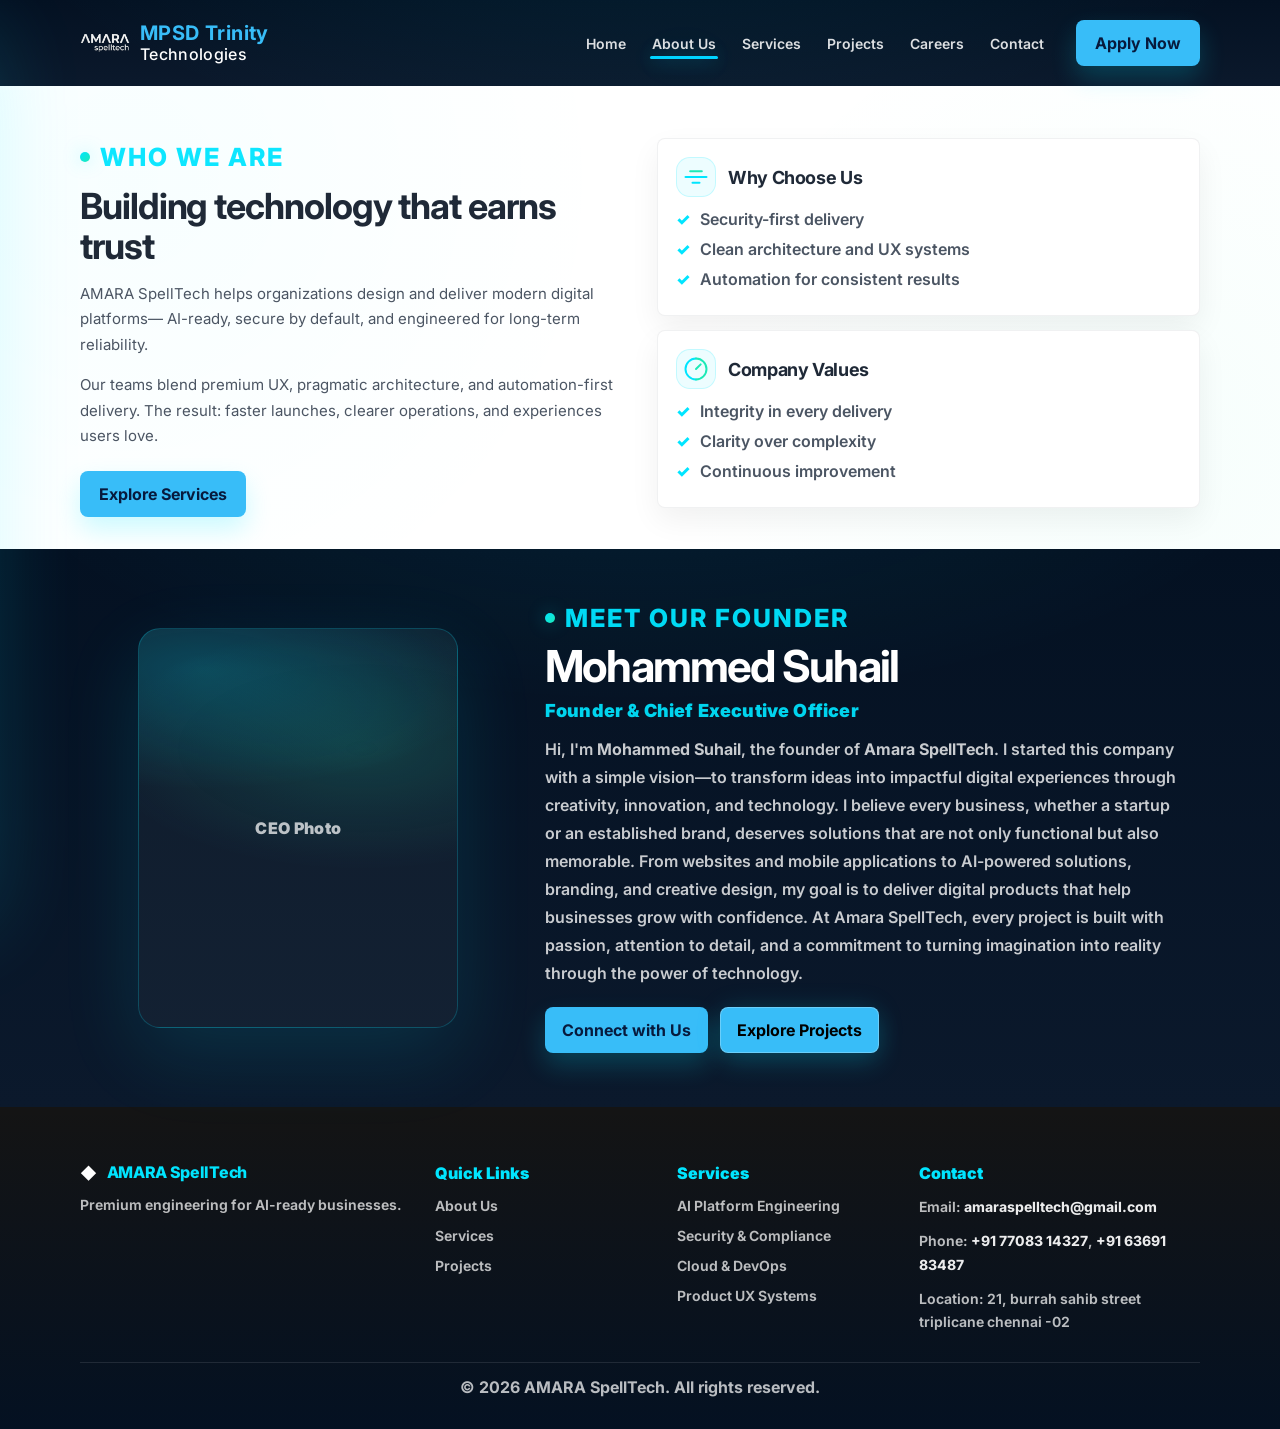
==== commit 9b10afba: "Add files via upload" ====
--- a/about-us.html
+++ b/about-us.html
@@ -3,22 +3,21 @@
 <head>
   <meta charset="UTF-8" />
   <meta name="viewport" content="width=device-width, initial-scale=1.0" />
-  <meta name="description" content="About MPSD Trinity Technologies — mission, vision, values, and our founder." />
-  <meta name="keywords" content="MPSD Trinity Technologies, about us, founder, CEO, technology company" />
-  <meta property="og:title" content="About Us — MPSD Trinity Technologies" />
+  <meta name="description" content="About AMARA SpellTech — mission, vision, values, and our founder." />
+  <meta name="keywords" content="AMARA SpellTech, about us, founder, CEO, technology company" />
+  <meta property="og:title" content="About Us — AMARA SpellTech" />
   <meta property="og:description" content="Building technology that earns trust — AI-ready, secure by default, engineered for reliability." />
   <meta property="og:type" content="website" />
   <meta name="twitter:card" content="summary_large_image" />
 
-  <title>About Us — MPSD Trinity Technologies</title>
+  <title>About Us — AMARA SpellTech</title>
 
-  <link rel="icon" type="image/svg+xml" href="./favicon.svg" />
+  <link rel="icon" type="image/png" href="./favicon.png" />
 
   <!-- Fonts -->
   <link rel="preconnect" href="https://fonts.googleapis.com" />
   <link rel="preconnect" href="https://fonts.gstatic.com" crossorigin />
   <link href="https://fonts.googleapis.com/css2?family=Inter:wght@400;500;600;700;800&display=swap" rel="stylesheet" />
-  <link href="https://fonts.googleapis.com/css2?family=Orbitron:wght@500;600;700;800&display=swap" rel="stylesheet" />
 
   <link rel="stylesheet" href="./styles.css" />
 </head>
@@ -31,7 +30,7 @@
         <div class="section-label"><span class="accent-dot"></span> Who We Are</div>
         <h2 class="section-title section-title--dark">Building technology that earns trust</h2>
         <p class="body" style="margin-top: 14px;">
-          MPSD Trinity Technologies helps organizations design and deliver modern digital platforms—
+          AMARA SpellTech helps organizations design and deliver modern digital platforms—
           AI-ready, secure by default, and engineered for long-term reliability.
         </p>
 
@@ -100,11 +99,12 @@
             <span class="accent-dot"></span> Meet Our Founder
           </div>
 
-          <h2 class="ceo-profile__title">Daniel S</h2>
-          <h3 class="ceo-profile__subtitle">Chief Executive Officer</h3>
+          <h2 class="ceo-profile__title">Mohammed Suhail</h2>
+          <h3 class="ceo-profile__subtitle">Founder & Chief Executive Officer</h3>
 
           <div class="ceo-profile__bio">
-            <p> the Founder and CEO of MPSD Trinity Technologies. Currently pursuing B.Sc. Microbiology at Vels Institute of Science, Technology & Advanced Studies, he founded MPSD Trinity Technologies with a vision to bridge the gap between healthcare and technology through innovation. Inspired by real-world healthcare challenges and the growing possibilities of Artificial Intelligence, Internet of Things (IoT), and digital transformation, he believes technology should be accessible, practical, and impactful for everyone. With continuous support from college mentors, faculty members, the incubation ecosystem, friends, and team members, he transformed an idea into a startup focused on building innovative solutions that improve healthcare, enhance accessibility, and create meaningful social impact. Through MPSD Trinity Technologies, his goal is to develop future-ready technologies that empower individuals, businesses, and communities while driving innovation for a better tomorrow.
+            <p>
+              Hi, I'm <strong>Mohammed Suhail</strong>, the founder of <strong>Amara SpellTech</strong>. I started this company with a simple vision—to transform ideas into impactful digital experiences through creativity, innovation, and technology. I believe every business, whether a startup or an established brand, deserves solutions that are not only functional but also memorable. From websites and mobile applications to AI-powered solutions, branding, and creative design, my goal is to deliver digital products that help businesses grow with confidence. At Amara SpellTech, every project is built with passion, attention to detail, and a commitment to turning imagination into reality through the power of technology.
             </p>
           </div>
 
@@ -121,7 +121,9 @@
 
   <button id="back-to-top" type="button" aria-label="Back to Top">↑</button>
 
-  <script src="./script.js"></script>
+  <script src="./js/forms.js"></script>
+  <script src="./js/animations.js"></script>
+  <script src="./js/core.js"></script>
 </body>
 </html>
 
--- a/styles.css
+++ b/styles.css
@@ -1,72 +1,48 @@
-/* NovaTech Landing Page — Global Design System */
-:root{
-  --navy-900:#041122;
-  --navy-800:#0B192C;
-  --white:#FFFFFF;
-  --offwhite:#F8F9FA;
-  --text-dark:#1F2937;
-  --text-mid:#4B5563;
-  --cyan:#00E5FF;
-  --teal:#1DE9B6;
-
-  --radius:8px;
-  --shadow-soft: 0 14px 40px rgba(2, 12, 27, 0.10);
-  --shadow-soft-2: 0 10px 28px rgba(2, 12, 27, 0.12);
-  --shadow-card: 0 12px 30px rgba(0,0,0,0.06);
-
-  --container: 1120px;
-}
-
-*{ box-sizing:border-box; }
-html,body{ height:100%; }
-body{
-  margin:0;
-  font-family: Inter, Roboto, Montserrat, system-ui, -apple-system, Segoe UI, Arial, sans-serif;
-  color: var(--text-dark);
-  background: var(--white);
-}
+@import url('./css/variables.css');
+@import url('./css/layout.css');
+@import url('./css/components.css');
+@import url('./css/projects.css');
+
+/* Remaining Global Design System */
 
 .brand-name,
-.brand-line{
-  font-family: Orbitron, sans-serif;
-}
-
-
-a{ color:inherit; text-decoration:none; }
-
-.contact-link{ color: rgba(255,255,255,0.92); font-weight: 750; }
-.contact-link:hover{ color: #fff; } 
-
-
-.section{ padding: 32px 0; position: relative; }
-.section--dark{
-  background: radial-gradient(1200px 500px at 50% -120px, rgba(0,229,255,0.08), transparent 55%),
-              linear-gradient(180deg, var(--navy-900) 0%, var(--navy-800) 100%);
-  color: var(--white);
-}
-.section--light{ background: var(--white); }
-.section--offwhite{ background: var(--offwhite); }
-
-.container{
-  width: min(var(--container), calc(100% - 40px));
-  margin: 0 auto;
-}
+.brand-line {
+  font-family: Inter, sans-serif;
+}
+
+
+a {
+  color: inherit;
+  text-decoration: none;
+}
+
+.contact-link {
+  color: rgba(255, 255, 255, 0.92);
+  font-weight: 750;
+}
+
+.contact-link:hover {
+  color: #fff;
+}
+
+
+
 
 /* Header */
-.site-header{
+.site-header {
   position: sticky;
   top: 0;
   z-index: 50;
-  box-shadow: 0 1px 0 rgba(255,255,255,0.06);
-}
-
-
-
-
-
-.brand{
-  display:flex;
-  align-items:center;
+  box-shadow: 0 1px 0 rgba(255, 255, 255, 0.06);
+}
+
+
+
+
+
+.brand {
+  display: flex;
+  align-items: center;
   gap: 10px;
   font-weight: 800;
   letter-spacing: -0.02em;
@@ -75,19 +51,30 @@
 
 /* Logo placeholder (empty box until you add logo) */
 .brand-logo-img {
-    width: 50px;
-    height: 50px;
-    border-radius: 14px;
-    background: rgba(255, 255, 255, 0.04);
-    object-fit: contain;
-    padding: 1px;
-}
-
-
-.brand-name{ color:var(--cyan); font-size: 16px; line-height: 1.1; display:flex; flex-direction:column; align-items:flex-start; }
-
-.brand-line{ font-weight: 900; letter-spacing: -0.02em; }
-.brand-line--primary{
+  width: 50px;
+  height: 50px;
+  border-radius: 14px;
+  background: transparent;
+  object-fit: contain;
+  padding: 0px;
+}
+
+
+.brand-name {
+  color: var(--cyan);
+  font-size: 16px;
+  line-height: 1.1;
+  display: flex;
+  flex-direction: column;
+  align-items: flex-start;
+}
+
+.brand-line {
+  font-weight: 900;
+  letter-spacing: -0.02em;
+}
+
+.brand-line--primary {
   color: #38BDF8;
   font-size: 20px;
   line-height: 1.15;
@@ -95,7 +82,7 @@
   letter-spacing: 0.02em;
 }
 
-.brand-line--secondary{
+.brand-line--secondary {
   color: #FFFFFF;
   font-size: 16px;
   line-height: 1.15;
@@ -106,95 +93,67 @@
 
 
 
-.nav{ display:flex; align-items:center; gap: 16px; position: relative; }
-.nav-toggle{
-  display:none;
+.nav {
+  display: flex;
+  align-items: center;
+  gap: 16px;
+  position: relative;
+}
+
+.nav-toggle {
+  display: none;
   background: transparent;
-  border: 1px solid rgba(255,255,255,0.18);
+  border: 1px solid rgba(255, 255, 255, 0.18);
   color: var(--white);
   border-radius: 10px;
   padding: 10px 12px;
 }
 
-.nav-links-wrap{ position:relative; }
-
-.nav-links{
-  list-style:none;
-  display:flex;
+.nav-links-wrap {
+  position: relative;
+}
+
+.nav-links {
+  list-style: none;
+  display: flex;
   gap: 24px;
-  margin:0;
-  padding:0;
-  position:relative;
-}
-
-.nav-underline{
-  position:absolute;
-  left:0;
-  bottom:-6px;
-  height:3px;
-  width:0;
-  border-radius:999px;
+  margin: 0;
+  padding: 0;
+  position: relative;
+}
+
+.nav-underline {
+  position: absolute;
+  left: 0;
+  bottom: -6px;
+  height: 3px;
+  width: 0;
+  border-radius: 999px;
   background: #00D4FF;
-  box-shadow: 0 0 18px rgba(0,212,255,0.45), 0 0 40px rgba(0,212,255,0.20);
+  box-shadow: 0 0 18px rgba(0, 212, 255, 0.45), 0 0 40px rgba(0, 212, 255, 0.20);
   transform: translateX(0);
-  transition: transform 420ms cubic-bezier(.2,.8,.2,1), width 420ms cubic-bezier(.2,.8,.2,1);
-  pointer-events:none;
-}
-
-.nav-link{
-  color: rgba(255,255,255,0.86);
+  transition: transform 420ms cubic-bezier(.2, .8, .2, 1), width 420ms cubic-bezier(.2, .8, .2, 1);
+  pointer-events: none;
+}
+
+.nav-link {
+  color: rgba(255, 255, 255, 0.86);
   font-weight: 600;
   font-size: 14px;
   padding: 10px 2px;
   transition: color .15s ease;
 }
-.nav-link:hover{ color: var(--white); }
-
-.btn{
-  border-radius: var(--radius);
-  font-weight: 700;
-  display:inline-flex;
-  align-items:center;
-  justify-content:center;
-  padding: 12px 16px;
-  gap: 10px;
-  border: 1px solid transparent;
-  transition: transform .12s ease, box-shadow .12s ease, background-color .12s ease, border-color .12s ease;
-  /* Cyan glow for all buttons */
-  box-shadow:
-    0 10px 26px rgba(0,229,255,0.16),
-    0 0 28px rgba(0,229,255,0.10);
-}
-.btn:hover{
-  transform: translateY(-1px);
-  box-shadow:
-    0 16px 34px rgba(0,229,255,0.22),
-    0 0 44px rgba(0,229,255,0.16);
-}
-.btn--primary{
-  background: #38BDF8;
-  color: #071A3D;
-  /* Keep cyan glow (normalized to cyan palette) */
-  box-shadow: 0 12px 26px rgba(0,229,255,0.20);
-}
-
-.btn--ghost{
-  background: #38BDF8;
-  border-color: rgba(255,255,255,0.25);
-  color: black;
-  box-shadow:
-    0 10px 26px rgba(0,229,255,0.16),
-    0 0 28px rgba(0,229,255,0.10);
-}
-.btn--header{
-  padding: 12px 18px;
-}
-.btn--full{ width:100%; padding: 13px 16px; }
+
+.nav-link:hover {
+  color: var(--white);
+}
+
+
 
 /* Header layout helpers (desktop-first). */
-.header-inner{
-  display:flex;
-  align-items:center;
+.header-inner {
+  display: flex;
+  align-items: center;
   gap: 12px;
   min-height: 86px;
   padding-top: 10px;
@@ -203,222 +162,377 @@
 
 
 
-.nav{
+.nav {
   flex: 0 0 auto;
 }
 
-.brand{
+.brand {
   flex: 0 0 auto;
 }
 
 /* Keep everything in one row on desktop. */
-.header-inner{
+.header-inner {
   flex-wrap: nowrap;
 }
 
 
 /* Typography */
-.kicker{
-  color: rgba(255,255,255,0.75);
+.kicker {
+  color: rgba(255, 255, 255, 0.75);
   font-weight: 700;
   font-size: 13px;
   letter-spacing: .12em;
   text-transform: uppercase;
 }
-.hero-title{
+
+.hero-title {
   margin: 14px 0 0;
   font-size: clamp(34px, 4.2vw, 54px);
   line-height: 1.02;
   letter-spacing: -0.04em;
 }
-.accent{ color: var(--cyan); }
-.hero-subtitle{
+
+.accent {
+  color: var(--cyan);
+}
+
+.hero-subtitle {
   margin: 16px 0 0;
-  color: rgba(255,255,255,0.70);
+  color: rgba(255, 255, 255, 0.70);
   font-size: 16px;
   line-height: 1.6;
   max-width: 54ch;
 }
 
-.body{ color: var(--text-mid); font-size: 15px; line-height: 1.7; }
-.body--dark{ color: black }
-
-.section-label{
-  display:inline-flex;
-  align-items:center;
+.body {
+  color: var(--text-mid);
+  font-size: 15px;
+  line-height: 1.7;
+}
+
+.body--dark {
+  color: black
+}
+
+.section-label {
+  display: inline-flex;
+  align-items: center;
   gap: 10px;
-  color: rgba(0,229,255,0.95);
+  color: rgba(0, 229, 255, 0.95);
   font-weight: 800;
   letter-spacing: .08em;
   text-transform: uppercase;
   font-size: 25px;
 }
-.accent-dot{
+
+.accent-dot {
   width: 10px;
   height: 10px;
   border-radius: 999px;
   background: linear-gradient(135deg, var(--cyan), var(--teal));
-  box-shadow: 0 0 18px rgba(0,229,255,0.35);
-}
-.section-label--center{ justify-content:center; display:flex; }
-
-.section-title{ margin: 14px 0 0; font-size: 36px; line-height: 1.12; letter-spacing: -0.03em; }
-.section-title--dark{ color: var(--text-dark); }
-
-.center-head{ text-align:center; }
+  box-shadow: 0 0 18px rgba(0, 229, 255, 0.35);
+}
+
+.section-label--center {
+  justify-content: center;
+  display: flex;
+}
+
+.section-title {
+  margin: 14px 0 0;
+  font-size: 36px;
+  line-height: 1.12;
+  letter-spacing: -0.03em;
+}
+
+.section-title--dark {
+  color: var(--text-dark);
+}
+
+.center-head {
+  text-align: center;
+}
 
 /* Hero layout */
-.hero{ display:grid; grid-template-columns: 1.05fr 0.95fr; gap: 34px; align-items:center; }
-.hero-left{ padding: 8px 0; }
-.hero-actions{ display:flex; gap: 14px; margin-top: 26px; flex-wrap: wrap; }
-
-.hero-actions .btn--ghost{ border-color: rgba(255,255,255,0.28); }
-
-.hero-trust{ display:flex; gap: 16px; flex-wrap:wrap; margin-top: 26px; }
-.trust-item{
-  display:flex;
-  align-items:center;
+.hero {
+  display: grid;
+  grid-template-columns: 1.05fr 0.95fr;
+  gap: 34px;
+  align-items: center;
+}
+
+.hero-left {
+  padding: 8px 0;
+}
+
+.hero-actions {
+  display: flex;
+  gap: 14px;
+  margin-top: 26px;
+  flex-wrap: wrap;
+}
+
+.hero-actions .btn--ghost {
+  border-color: rgba(255, 255, 255, 0.28);
+}
+
+.hero-trust {
+  display: flex;
+  gap: 16px;
+  flex-wrap: wrap;
+  margin-top: 26px;
+}
+
+.trust-item {
+  display: flex;
+  align-items: center;
   gap: 10px;
-  color: rgba(255,255,255,0.72);
+  color: rgba(255, 255, 255, 0.72);
   font-weight: 600;
   font-size: 13px;
 }
-.trust-dot{
+
+.trust-dot {
   width: 10px;
   height: 10px;
   border-radius: 999px;
-  background: rgba(0,229,255,0.25);
-  border: 1px solid rgba(0,229,255,0.4);
-  box-shadow: 0 0 20px rgba(0,229,255,0.18);
-}
-
-.hero-right{ position: relative; min-height: 420px; }
-.globe-wrap{ position: relative; width: 100%; height: 100%; display:grid; place-items:center; }
-.globe{ width: min(520px, 100%); height: auto; }
-.neon-base{
-  position:absolute;
+  background: rgba(0, 229, 255, 0.25);
+  border: 1px solid rgba(0, 229, 255, 0.4);
+  box-shadow: 0 0 20px rgba(0, 229, 255, 0.18);
+}
+
+.hero-right {
+  position: relative;
+  min-height: 420px;
+}
+
+.globe-wrap {
+  position: relative;
+  width: 100%;
+  height: 100%;
+  display: grid;
+  place-items: center;
+}
+
+.globe {
+  width: min(520px, 100%);
+  height: auto;
+}
+
+.neon-base {
+  position: absolute;
   bottom: 46px;
   width: 340px;
   height: 140px;
-  background: radial-gradient(circle at 50% 50%, rgba(0,229,255,0.18), transparent 60%);
+  background: radial-gradient(circle at 50% 50%, rgba(0, 229, 255, 0.18), transparent 60%);
   filter: blur(10px);
 }
 
-.float-icon{
-  position:absolute;
-  display:grid;
-  place-items:center;
+.float-icon {
+  position: absolute;
+  display: grid;
+  place-items: center;
   width: 56px;
   height: 56px;
   border-radius: 18px;
-  background: rgba(255,255,255,0.03);
-  border: 1px solid rgba(0,229,255,0.18);
-  box-shadow: 0 0 28px rgba(0,229,255,0.14);
-}
-.i-1{ left: 10%; top: 18%; }
-.i-2{ right: 9%; top: 26%; }
-.i-3{ left: 20%; bottom: 10%; }
+  background: rgba(255, 255, 255, 0.03);
+  border: 1px solid rgba(0, 229, 255, 0.18);
+  box-shadow: 0 0 28px rgba(0, 229, 255, 0.14);
+}
+
+.i-1 {
+  left: 10%;
+  top: 18%;
+}
+
+.i-2 {
+  right: 9%;
+  top: 26%;
+}
+
+.i-3 {
+  left: 20%;
+  bottom: 10%;
+}
 
 /* About */
-.about{ display:grid; grid-template-columns: 1fr 1fr; gap: 34px; align-items:start; }
-.about-left .section-label{ margin-top: 4px; }
-.about-actions{ margin-top: 22px; }
-.about-left .btn--primary{ padding: 12px 18px; }
-
-.about-right{ display:flex; flex-direction:column; gap: 14px; }
-.info-card{
+.about {
+  display: grid;
+  grid-template-columns: 1fr 1fr;
+  gap: 34px;
+  align-items: start;
+}
+
+.about-left .section-label {
+  margin-top: 4px;
+}
+
+.about-actions {
+  margin-top: 22px;
+}
+
+.about-left .btn--primary {
+  padding: 12px 18px;
+}
+
+.about-right {
+  display: flex;
+  flex-direction: column;
+  gap: 14px;
+}
+
+.info-card {
   background: #fff;
   border-radius: var(--radius);
-  border: 1px solid rgba(4,17,34,0.06);
+  border: 1px solid rgba(4, 17, 34, 0.06);
   box-shadow: var(--shadow-card);
   padding: 18px 18px 16px;
-}
-.info-card-top{ display:flex; align-items:center; gap: 12px; }
-.line-icon{
+  transition: transform 0.3s ease, box-shadow 0.3s ease;
+}
+
+.info-card:hover {
+  transform: translateY(-5px);
+  box-shadow: 0 16px 40px rgba(0, 0, 0, 0.1);
+}
+
+.info-card-top {
+  display: flex;
+  align-items: center;
+  gap: 12px;
+}
+
+.line-icon {
   width: 40px;
   height: 40px;
   border-radius: 14px;
-  background: rgba(0,229,255,0.07);
-  border: 1px solid rgba(0,229,255,0.18);
-  display:grid; place-items:center;
-}
-.info-card-title{ margin: 0; font-size: 18px; letter-spacing: -0.02em; }
-
-.check-list{ margin: 12px 0 0; padding: 0; list-style:none; }
-.check-list li{ display:flex; align-items:center; gap: 10px; margin: 10px 0; color: var(--text-mid); font-weight: 600; }
-.check{ color: var(--cyan); font-weight: 900; }
+  background: rgba(0, 229, 255, 0.07);
+  border: 1px solid rgba(0, 229, 255, 0.18);
+  display: grid;
+  place-items: center;
+}
+
+.info-card-title {
+  margin: 0;
+  font-size: 18px;
+  letter-spacing: -0.02em;
+}
+
+.check-list {
+  margin: 12px 0 0;
+  padding: 0;
+  list-style: none;
+}
+
+.check-list li {
+  display: flex;
+  align-items: center;
+  gap: 10px;
+  margin: 10px 0;
+  color: var(--text-mid);
+  font-weight: 600;
+}
+
+.check {
+  color: var(--cyan);
+  font-weight: 900;
+}
 
 /* Services */
-.section--offwhite .body--dark{ color: var(--text-mid); }
-
-.services-grid{ 
-  margin-top: 34px; 
-  display:grid; 
-  gap: 18px; 
-  grid-template-columns: repeat(2, minmax(0, 1fr)); 
+.section--offwhite .body--dark {
+  color: var(--text-mid);
+}
+
+.services-grid {
+  margin-top: 34px;
+  display: grid;
+  gap: 18px;
+  grid-template-columns: repeat(2, minmax(0, 1fr));
   align-items: stretch;
 }
 
 /* Orientation-based layout for services cards */
 /* Portrait mode (height > width) => 2 cards per row */
 @media (orientation: portrait) {
-  .services-grid{
+  .services-grid {
     grid-template-columns: repeat(2, minmax(0, 1fr));
   }
 }
 
 /* Landscape/Desktop mode (width > height) => 3 cards per row */
-@media (orientation: landscape) and (min-width: 721px){
-  .services-grid{
+@media (orientation: landscape) and (min-width: 721px) {
+  .services-grid {
     grid-template-columns: repeat(3, minmax(0, 1fr));
   }
 }
 
-.feature-card{
-  background: rgba(255,255,255,0.92);
+.feature-card {
+  background: rgba(255, 255, 255, 0.92);
   border-radius: var(--radius);
-  border: 1px solid rgba(4,17,34,0.06);
+  border: 1px solid rgba(4, 17, 34, 0.06);
   box-shadow: var(--shadow-card);
   padding: 22px 18px;
-  text-align:center;
-}
-
-.line-icon--c{
+  text-align: center;
+  transition: transform 0.3s ease, box-shadow 0.3s ease;
+}
+
+.feature-card:hover {
+  transform: translateY(-5px);
+  box-shadow: 0 16px 40px rgba(0, 0, 0, 0.1);
+}
+
+.line-icon--c {
   margin: 0 auto;
   width: 44px;
   height: 44px;
   border-radius: 16px;
-  background: rgba(0,229,255,0.06);
-  border: 1px solid rgba(0,229,255,0.16);
-  display:grid; place-items:center;
-}
-.feature-title{ margin: 14px 0 0; font-size: 18px; letter-spacing: -0.02em; }
-.feature-desc{ margin: 10px 0 0; color: var(--text-mid); font-size: 14px; line-height: 1.7; }
+  background: rgba(0, 229, 255, 0.06);
+  border: 1px solid rgba(0, 229, 255, 0.16);
+  display: grid;
+  place-items: center;
+}
+
+.feature-title {
+  margin: 14px 0 0;
+  font-size: 18px;
+  letter-spacing: -0.02em;
+}
+
+.feature-desc {
+  margin: 10px 0 0;
+  color: var(--text-mid);
+  font-size: 14px;
+  line-height: 1.7;
+}
 
 /* Featured Project */
-.project{ display:grid; grid-template-columns: 1fr 1fr; gap: 28px; align-items:center; }
+.project {
+  display: grid;
+  grid-template-columns: 1fr 1fr;
+  gap: 28px;
+  align-items: center;
+}
 
 /* Featured Hero Intro (Projects page) */
-.featured-hero{
-  background: radial-gradient(1200px 380px at 50% -140px, rgba(0,229,255,0.10), transparent 55%),
-              linear-gradient(180deg, var(--navy-900) 0%, var(--navy-800) 100%);
+.featured-hero {
+  background: radial-gradient(1200px 380px at 50% -140px, rgba(0, 229, 255, 0.10), transparent 55%),
+    linear-gradient(180deg, var(--navy-900) 0%, var(--navy-800) 100%);
   color: var(--white);
   padding: 58px 0 44px;
 }
 
-.featured-hero__inner{
-  display:flex;
-  align-items:center;
-  justify-content:center;
-}
-
-.featured-hero__content{
-  text-align:center;
+.featured-hero__inner {
+  display: flex;
+  align-items: center;
+  justify-content: center;
+}
+
+.featured-hero__content {
+  text-align: center;
   max-width: 980px;
 }
 
-.featured-hero__kicker{
-  font-family: Orbitron, sans-serif;
+.featured-hero__kicker {
+  font-family: Inter, sans-serif;
   font-size: 14px;
   font-weight: 850;
   letter-spacing: 0.14em;
@@ -427,7 +541,7 @@
   opacity: 0.96;
 }
 
-.featured-hero__title{
+.featured-hero__title {
   margin-top: 14px;
   font-family: inter;
   font-size: clamp(32px, 5vw, 56px);
@@ -436,488 +550,576 @@
   font-weight: 900;
   color: #FFFFFF;
   text-shadow:
-    0 0 100px rgba(0,229,255,0.55),
-    0 0 26px rgba(0,229,255,0.24);
+    0 0 100px rgba(0, 229, 255, 0.55),
+    0 0 26px rgba(0, 229, 255, 0.24);
 }
 
 /* Elegant fade-in on page load */
-[data-animate-on-load]{
+[data-animate-on-load] {
   opacity: 0;
   transform: translateY(10px);
   animation: featuredHeroFadeIn 900ms ease forwards;
 }
 
-@keyframes featuredHeroFadeIn{
-  to{ opacity: 1; transform: translateY(0); }
-}
-
-@media (max-width: 720px){
-  .featured-hero{ padding: 44px 0 34px; }
-  .featured-hero__kicker{ font-size: 12px; letter-spacing: 0.12em; }
-  .featured-hero__title{ letter-spacing: 0.02em; }
-}
-
-.project-left .section-label{ margin-top: 0px; }
-.project-left .section-title{ color: var(--white); font-size: 38px; }
-.project-left .body--light{ color: rgba(255,255,255,0.72); }
-
-.bullet-grid{ margin-top: 18px; display:grid; grid-template-columns: 1fr 1fr; gap: 14px 18px; }
-.bullet-item{ color: rgba(255,255,255,0.82); font-weight: 650; display:flex; gap: 10px; align-items:flex-start; }
-.check--glow{
+@keyframes featuredHeroFadeIn {
+  to {
+    opacity: 1;
+    transform: translateY(0);
+  }
+}
+
+@media (max-width: 720px) {
+  .featured-hero {
+    padding: 44px 0 34px;
+  }
+
+  .featured-hero__kicker {
+    font-size: 12px;
+    letter-spacing: 0.12em;
+  }
+
+  .featured-hero__title {
+    letter-spacing: 0.02em;
+  }
+}
+
+.project-left .section-label {
+  margin-top: 0px;
+}
+
+.project-left .section-title {
+  color: var(--white);
+  font-size: 38px;
+}
+
+.project-left .body--light {
+  color: rgba(255, 255, 255, 0.72);
+}
+
+.bullet-grid {
+  margin-top: 18px;
+  display: grid;
+  grid-template-columns: 1fr 1fr;
+  gap: 14px 18px;
+}
+
+.bullet-item {
+  color: rgba(255, 255, 255, 0.82);
+  font-weight: 650;
+  display: flex;
+  gap: 10px;
+  align-items: flex-start;
+}
+
+.check--glow {
   color: var(--cyan);
-  text-shadow: 0 0 22px rgba(0,229,255,0.35);
-}
-
-.project-actions{ margin-top: 22px; }
+  text-shadow: 0 0 22px rgba(0, 229, 255, 0.35);
+}
+
+.project-actions {
+  margin-top: 22px;
+}
 
 /* Mockups */
-.mockup-stack{ position: relative; width: 100%; height: 470px; }
-.mockup-laptop{ /* intentionally left blank */ }
-
-
-.mockup{
+.mockup-stack {
+  position: relative;
+  width: 100%;
+  height: 470px;
+}
+
+.mockup-laptop {
+  /* intentionally left blank */
+}
+
+
+.mockup {
   border-radius: 24px;
 }
 
-.mockup.laptop{
-  position:absolute;
+.mockup.laptop {
+  position: absolute;
   left: 0%;
   top: 28px;
   width: 100%;
   height: 305px;
-  background: linear-gradient(180deg, rgba(255,255,255,0.05), rgba(255,255,255,0.02));
-  border: 1px solid rgba(0,229,255,0.14);
-  box-shadow: 0 18px 60px rgba(0,229,255,0.10);
-  overflow:hidden;
-}
-
-.mockup-topbar{ display:flex; gap: 8px; align-items:center; padding: 14px 16px; }
-.dot{ width: 9px; height: 9px; border-radius: 999px; box-shadow: 0 0 16px rgba(0,229,255,0.18); }
-.mockup-title{ margin-left: 6px; color: rgba(255,255,255,0.78); font-weight: 700; font-size: 13px; letter-spacing: .02em; }
+  background: linear-gradient(180deg, rgba(255, 255, 255, 0.05), rgba(255, 255, 255, 0.02));
+  border: 1px solid rgba(0, 229, 255, 0.14);
+  box-shadow: 0 18px 60px rgba(0, 229, 255, 0.10);
+  overflow: hidden;
+}
+
+.mockup-topbar {
+  display: flex;
+  gap: 8px;
+  align-items: center;
+  padding: 14px 16px;
+}
+
+.dot {
+  width: 9px;
+  height: 9px;
+  border-radius: 999px;
+  box-shadow: 0 0 16px rgba(0, 229, 255, 0.18);
+}
+
+.mockup-title {
+  margin-left: 6px;
+  color: rgba(255, 255, 255, 0.78);
+  font-weight: 700;
+  font-size: 13px;
+  letter-spacing: .02em;
+}
 
 .mockup-body {
-    min-width: auto;
-    padding: 0px 27px 14px;
-}
-
-.dash-row{ display:grid; grid-template-columns: repeat(3, 1fr); gap: 12px; margin-top: 2px; }
-
-.metric{ padding: 12px 12px; border-radius: 14px; border: 1px solid rgba(255,255,255,0.08); background: rgba(0,0,0,0.15); }
-.metric-label{ color: rgba(255,255,255,0.7); font-size: 12px; font-weight: 700; }
-.metric-label--glow{
-  color: rgba(0,229,255,0.95);
-  text-shadow: 0 0 18px rgba(0,229,255,0.35);
-}
-
-.metric-value{ margin-top: 4px; color: #fff; font-size: 18px; font-weight: 850; letter-spacing: -0.02em; }
-.metric-value--blood{ display:flex; align-items:baseline; gap: 6px; }
-.metric-unit{ color: rgba(255,255,255,0.68); font-size: 12px; font-weight: 800; letter-spacing: 0.01em; }
-
-.dash-panels{ display:grid; grid-template-columns: 1.05fr .95fr; gap: 12px; margin-top: 14px; }
-.panel{ border-radius: 18px; border: 1px solid rgba(255,255,255,0.08); background: rgba(0,0,0,0.15); padding: 14px; }
-.panel-title{ color: rgba(255,255,255,0.72); font-weight: 800; font-size: 13px; }
-.panel-title--teal{ color: rgba(29,233,182,0.95); text-shadow: 0 0 18px rgba(29,233,182,0.30); }
-
-.spark{ display:flex; gap: 5px; align-items:flex-end; height: 56px; margin-top: 10px; }
-.spark span{ width: 8px; border-radius: 8px; background: linear-gradient(180deg, rgba(0,229,255,0.85), rgba(29,233,182,0.2)); box-shadow: 0 0 24px rgba(0,229,255,0.18); height: 40%; }
-.spark span:nth-child(1){ height: 34%; }
-.spark span:nth-child(2){ height: 64%; }
-.spark span:nth-child(3){ height: 52%; }
-.spark span:nth-child(4){ height: 78%; }
-.spark span:nth-child(5){ height: 44%; }
-.spark span:nth-child(6){ height: 70%; }
-.spark span:nth-child(7){ height: 58%; }
-.spark span:nth-child(8){ height: 82%; }
+  min-width: auto;
+  padding: 0px 27px 14px;
+}
+
+.dash-row {
+  display: grid;
+  grid-template-columns: repeat(3, 1fr);
+  gap: 12px;
+  margin-top: 2px;
+}
+
+.metric {
+  padding: 12px 12px;
+  border-radius: 14px;
+  border: 1px solid rgba(255, 255, 255, 0.08);
+  background: rgba(0, 0, 0, 0.15);
+}
+
+.metric-label {
+  color: rgba(255, 255, 255, 0.7);
+  font-size: 12px;
+  font-weight: 700;
+}
+
+.metric-label--glow {
+  color: rgba(0, 229, 255, 0.95);
+  text-shadow: 0 0 18px rgba(0, 229, 255, 0.35);
+}
+
+.metric-value {
+  margin-top: 4px;
+  color: #fff;
+  font-size: 18px;
+  font-weight: 850;
+  letter-spacing: -0.02em;
+}
+
+.metric-value--blood {
+  display: flex;
+  align-items: baseline;
+  gap: 6px;
+}
+
+.metric-unit {
+  color: rgba(255, 255, 255, 0.68);
+  font-size: 12px;
+  font-weight: 800;
+  letter-spacing: 0.01em;
+}
+
+.dash-panels {
+  display: grid;
+  grid-template-columns: 1.05fr .95fr;
+  gap: 12px;
+  margin-top: 14px;
+}
+
+.panel {
+  border-radius: 18px;
+  border: 1px solid rgba(255, 255, 255, 0.08);
+  background: rgba(0, 0, 0, 0.15);
+  padding: 14px;
+}
+
+.panel-title {
+  color: rgba(255, 255, 255, 0.72);
+  font-weight: 800;
+  font-size: 13px;
+}
+
+.panel-title--teal {
+  color: rgba(29, 233, 182, 0.95);
+  text-shadow: 0 0 18px rgba(29, 233, 182, 0.30);
+}
+
+.spark {
+  display: flex;
+  gap: 5px;
+  align-items: flex-end;
+  height: 56px;
+  margin-top: 10px;
+}
+
+.spark span {
+  width: 8px;
+  border-radius: 8px;
+  background: linear-gradient(180deg, rgba(0, 229, 255, 0.85), rgba(29, 233, 182, 0.2));
+  box-shadow: 0 0 24px rgba(0, 229, 255, 0.18);
+  height: 40%;
+}
+
+.spark span:nth-child(1) {
+  height: 34%;
+}
+
+.spark span:nth-child(2) {
+  height: 64%;
+}
+
+.spark span:nth-child(3) {
+  height: 52%;
+}
+
+.spark span:nth-child(4) {
+  height: 78%;
+}
+
+.spark span:nth-child(5) {
+  height: 44%;
+}
+
+.spark span:nth-child(6) {
+  height: 70%;
+}
+
+.spark span:nth-child(7) {
+  height: 58%;
+}
+
+.spark span:nth-child(8) {
+  height: 82%;
+}
 
 /* Pulse waveform bars */
-.pulse-bars{
-  display:flex;
+.pulse-bars {
+  display: flex;
   gap: 5px;
-  align-items:flex-end;
+  align-items: flex-end;
   height: 66px;
   margin-top: 10px;
 }
-.pulse-bars span{
+
+.pulse-bars span {
   width: 8px;
   border-radius: 8px;
-  background: linear-gradient(180deg, rgba(0,229,255,0.85), rgba(29,233,182,0.15));
-  box-shadow: 0 0 26px rgba(0,229,255,0.22);
-}
-.pulse-bars span:nth-child(1){ height: 24%; }
-.pulse-bars span:nth-child(2){ height: 52%; }
-.pulse-bars span:nth-child(3){ height: 38%; }
-.pulse-bars span:nth-child(4){ height: 66%; }
-.pulse-bars span:nth-child(5){ height: 44%; }
-.pulse-bars span:nth-child(6){ height: 74%; }
-.pulse-bars span:nth-child(7){ height: 55%; }
-.pulse-bars span:nth-child(8){ height: 62%; }
-.pulse-bars span:nth-child(9){ height: 41%; }
-.pulse-bars span:nth-child(10){ height: 70%; }
-
-.panel--list .panel-title{ margin-bottom: 10px; }
-.panel-list{ list-style:none; padding:0; margin: 10px 0 0; display:flex; flex-direction:column; gap: 10px; }
-.panel-list li{ color: rgba(255,255,255,0.72); font-weight: 650; font-size: 13px; display:flex; gap: 10px; align-items:center; }
+  background: linear-gradient(180deg, rgba(0, 229, 255, 0.85), rgba(29, 233, 182, 0.15));
+  box-shadow: 0 0 26px rgba(0, 229, 255, 0.22);
+}
+
+.pulse-bars span:nth-child(1) {
+  height: 24%;
+}
+
+.pulse-bars span:nth-child(2) {
+  height: 52%;
+}
+
+.pulse-bars span:nth-child(3) {
+  height: 38%;
+}
+
+.pulse-bars span:nth-child(4) {
+  height: 66%;
+}
+
+.pulse-bars span:nth-child(5) {
+  height: 44%;
+}
+
+.pulse-bars span:nth-child(6) {
+  height: 74%;
+}
+
+.pulse-bars span:nth-child(7) {
+  height: 55%;
+}
+
+.pulse-bars span:nth-child(8) {
+  height: 62%;
+}
+
+.pulse-bars span:nth-child(9) {
+  height: 41%;
+}
+
+.pulse-bars span:nth-child(10) {
+  height: 70%;
+}
+
+.panel--list .panel-title {
+  margin-bottom: 10px;
+}
+
+.panel-list {
+  list-style: none;
+  padding: 0;
+  margin: 10px 0 0;
+  display: flex;
+  flex-direction: column;
+  gap: 10px;
+}
+
+.panel-list li {
+  color: rgba(255, 255, 255, 0.72);
+  font-weight: 650;
+  font-size: 13px;
+  display: flex;
+  gap: 10px;
+  align-items: center;
+}
 
 /* Vascular status pills */
-.v-text{ color: rgba(255,255,255,0.78); font-weight: 700; font-size: xx-small; }
-
-.v-pill{ border-radius: 999px; padding: 6px 10px; font-weight: 900; font-size: 12px; letter-spacing: 0.01em; }
-.v-pill--steady{ color: rgba(29,233,182,0.95); background: rgba(29,233,182,0.12); border: 1px solid rgba(29,233,182,0.25); }
-.v-pill--trend{ color: rgba(0,229,255,0.95); background: rgba(0,229,255,0.10); border: 1px solid rgba(0,229,255,0.22); }
-.v-pill--review{ color: rgba(255,215,128,0.98); background: rgba(245,158,11,0.14); border: 1px solid rgba(245,158,11,0.30); }
-
-.panel--vascular{
-  border-color: rgba(0,229,255,0.16);
-  background: linear-gradient(180deg, rgba(0,0,0,0.18), rgba(0,0,0,0.12));
+.v-text {
+  color: rgba(255, 255, 255, 0.78);
+  font-weight: 700;
+  font-size: xx-small;
+}
+
+.v-pill {
+  border-radius: 999px;
+  padding: 6px 10px;
+  font-weight: 900;
+  font-size: 12px;
+  letter-spacing: 0.01em;
+}
+
+.v-pill--steady {
+  color: rgba(29, 233, 182, 0.95);
+  background: rgba(29, 233, 182, 0.12);
+  border: 1px solid rgba(29, 233, 182, 0.25);
+}
+
+.v-pill--trend {
+  color: rgba(0, 229, 255, 0.95);
+  background: rgba(0, 229, 255, 0.10);
+  border: 1px solid rgba(0, 229, 255, 0.22);
+}
+
+.v-pill--review {
+  color: rgba(255, 215, 128, 0.98);
+  background: rgba(245, 158, 11, 0.14);
+  border: 1px solid rgba(245, 158, 11, 0.30);
+}
+
+.panel--vascular {
+  border-color: rgba(0, 229, 255, 0.16);
+  background: linear-gradient(180deg, rgba(0, 0, 0, 0.18), rgba(0, 0, 0, 0.12));
 }
 
 /* Legacy pills (phone screen list etc.) */
-.pill{ border-radius: 999px; padding: 6px 10px; font-weight: 850; font-size: 12px; }
-.pill--good{ color: rgba(29,233,182,0.95); background: rgba(29,233,182,0.12); border: 1px solid rgba(29,233,182,0.25); }
-.pill--warn{ color: rgba(0,229,255,0.95); background: rgba(0,229,255,0.10); border: 1px solid rgba(0,229,255,0.22); }
-.pill--bad{ color: rgba(255,255,255,0.95); background: rgba(0,0,0,0.20); border: 1px solid rgba(255,255,255,0.16); }
-
-.mockup-frame-mark{
-  position:absolute;
+.pill {
+  border-radius: 999px;
+  padding: 6px 10px;
+  font-weight: 850;
+  font-size: 12px;
+}
+
+.pill--good {
+  color: rgba(29, 233, 182, 0.95);
+  background: rgba(29, 233, 182, 0.12);
+  border: 1px solid rgba(29, 233, 182, 0.25);
+}
+
+.pill--warn {
+  color: rgba(0, 229, 255, 0.95);
+  background: rgba(0, 229, 255, 0.10);
+  border: 1px solid rgba(0, 229, 255, 0.22);
+}
+
+.pill--bad {
+  color: rgba(255, 255, 255, 0.95);
+  background: rgba(0, 0, 0, 0.20);
+  border: 1px solid rgba(255, 255, 255, 0.16);
+}
+
+.mockup-frame-mark {
+  position: absolute;
   left: 50%;
   bottom: 10px;
   transform: translateX(-50%);
-  color: rgba(255,255,255,0.35);
+  color: rgba(255, 255, 255, 0.35);
   font-weight: 900;
   font-size: 11px;
   letter-spacing: 0.08em;
   text-transform: uppercase;
-  pointer-events:none;
-}
-
-
-
-.mockup.phone{
-  position:absolute;
+  pointer-events: none;
+}
+
+
+
+.mockup.phone {
+  position: absolute;
   right: 4%;
   top: 160px;
   width: 42%;
   height: 255px;
   border-radius: 30px;
-  background: linear-gradient(180deg, rgba(255,255,255,0.06), rgba(255,255,255,0.02));
-  border: 1px solid rgba(0,229,255,0.14);
-  box-shadow: 0 16px 55px rgba(0,229,255,0.12);
-  overflow:hidden;
-}
-
-.phone-notch{ width: 100px; height: 22px; border-radius: 999px; background: rgba(0,0,0,0.45); margin: 10px auto 0; }
-.phone-screen{ padding: 14px 16px; }
-.phone-head{ color: rgba(255,255,255,0.78); font-weight: 850; font-size: 13px; }
-.phone-row{ display:flex; gap: 12px; align-items:center; margin-top: 14px; }
-.ring{ width: 44px; height: 44px; border-radius: 999px; background: radial-gradient(circle at 30% 30%, rgba(0,229,255,0.55), rgba(0,0,0,0.0) 60%), rgba(255,255,255,0.03); border: 1px solid rgba(0,229,255,0.25); display:grid; place-items:center; }
-.ring-inner{ width: 26px; height: 26px; border-radius: 999px; background: rgba(4,17,34,0.55); border: 1px solid rgba(29,233,182,0.25); }
-.phone-k{ color: rgba(255,255,255,0.7); font-weight: 700; font-size: 12px; }
-.phone-v{ margin-top: 3px; color: rgba(255,255,255,0.92); font-weight: 900; }
-
-.phone-cards{ margin-top: 14px; display:flex; flex-direction:column; gap: 10px; }
-.mini-card{ background: rgba(0,0,0,0.18); border: 1px solid rgba(255,255,255,0.08); border-radius: 16px; padding: 10px 12px; color: rgba(255,255,255,0.76); font-weight: 650; font-size: 13px; }
-
-.mockup-glow{
-  position:absolute;
+  background: linear-gradient(180deg, rgba(255, 255, 255, 0.06), rgba(255, 255, 255, 0.02));
+  border: 1px solid rgba(0, 229, 255, 0.14);
+  box-shadow: 0 16px 55px rgba(0, 229, 255, 0.12);
+  overflow: hidden;
+}
+
+.phone-notch {
+  width: 100px;
+  height: 22px;
+  border-radius: 999px;
+  background: rgba(0, 0, 0, 0.45);
+  margin: 10px auto 0;
+}
+
+
+
+
+.phone-head {
+  color: rgba(255, 255, 255, 0.78);
+  font-weight: 850;
+  font-size: 13px;
+}
+
+.phone-row {
+  display: flex;
+  gap: 12px;
+  align-items: center;
+  margin-top: 14px;
+}
+
+.ring {
+  width: 44px;
+  height: 44px;
+  border-radius: 999px;
+  background: radial-gradient(circle at 30% 30%, rgba(0, 229, 255, 0.55), rgba(0, 0, 0, 0.0) 60%), rgba(255, 255, 255, 0.03);
+  border: 1px solid rgba(0, 229, 255, 0.25);
+  display: grid;
+  place-items: center;
+}
+
+.ring-inner {
+  width: 26px;
+  height: 26px;
+  border-radius: 999px;
+  background: rgba(4, 17, 34, 0.55);
+  border: 1px solid rgba(29, 233, 182, 0.25);
+}
+
+.phone-k {
+  color: rgba(255, 255, 255, 0.7);
+  font-weight: 700;
+  font-size: 12px;
+}
+
+.phone-v {
+  margin-top: 3px;
+  color: rgba(255, 255, 255, 0.92);
+  font-weight: 900;
+}
+
+.phone-cards {
+  margin-top: 14px;
+  display: flex;
+  flex-direction: column;
+  gap: 10px;
+}
+
+.mini-card {
+  background: rgba(0, 0, 0, 0.18);
+  border: 1px solid rgba(255, 255, 255, 0.08);
+  border-radius: 16px;
+  padding: 10px 12px;
+  color: rgba(255, 255, 255, 0.76);
+  font-weight: 650;
+  font-size: 13px;
+}
+
+.mockup-glow {
+  position: absolute;
   left: 18%;
   top: 0;
   width: 70%;
   height: 100%;
-  background: radial-gradient(closest-side at 30% 15%, rgba(0,229,255,0.18), transparent 60%);
+  background: radial-gradient(closest-side at 30% 15%, rgba(0, 229, 255, 0.18), transparent 60%);
   filter: blur(10px);
-  pointer-events:none;
+  pointer-events: none;
 }
 
 /* Achievements */
-.milestones{ display:grid; grid-template-columns: 1.05fr .95fr; gap: 26px; align-items:start; }
-
-.milestones-left .section-title{ color: var(--text-dark); font-size: 36px; }
-.milestone-list{ margin-top: 22px; display:flex; flex-direction:column; gap: 12px; }
-.milestone{ display:flex; gap: 12px; align-items:flex-start; font-weight: 700; color: var(--text-mid); }
-.milestones .check{ font-size: 18px; margin-top: 1px; }
-
-.goals-grid{ display:grid; grid-template-columns: repeat(5, 1fr); gap: 12px; margin-top: 18px; }
-.goal-card{
-  background: rgba(255,255,255,0.95);
+.milestones {
+  display: grid;
+  grid-template-columns: 1.05fr .95fr;
+  gap: 26px;
+  align-items: start;
+}
+
+.milestones-left .section-title {
+  color: var(--text-dark);
+  font-size: 36px;
+}
+
+.milestone-list {
+  margin-top: 22px;
+  display: flex;
+  flex-direction: column;
+  gap: 12px;
+}
+
+.milestone {
+  display: flex;
+  gap: 12px;
+  align-items: flex-start;
+  font-weight: 700;
+  color: var(--text-mid);
+}
+
+.milestones .check {
+  font-size: 18px;
+  margin-top: 1px;
+}
+
+.goals-grid {
+  display: grid;
+  grid-template-columns: repeat(5, 1fr);
+  gap: 12px;
+  margin-top: 18px;
+}
+
+.goal-card {
+  background: rgba(255, 255, 255, 0.95);
   border-radius: var(--radius);
-  border: 1px solid rgba(4,17,34,0.06);
+  border: 1px solid rgba(4, 17, 34, 0.06);
   box-shadow: var(--shadow-card);
   padding: 16px 10px;
-  text-align:center;
-}
-.goal-icon{ color: var(--cyan); font-weight: 900; font-size: 20px; }
-.goal-text{ margin-top: 8px; font-weight: 750; color: var(--text-dark); font-size: 13px; }
-
-/* Careers */
-.careers .center-head{ text-align:center; }
-
-/* New two-card layout for Internship Courses + Career Opportunities */
-.career-two-col{
-  margin-top: 26px;
-  display:grid;
-  grid-template-columns: 1fr 1fr;
-  gap: 18px;
-  align-items: stretch;
-}
-
-.career-glass-card{
-  border-radius: var(--radius);
-  border: 1px solid rgba(0,229,255,0.16);
-  background: rgb(9, 1, 43);
-  box-shadow: 0 20px 70px rgba(0,229,255,0.10);
-  backdrop-filter: blur(10px);
-  -webkit-backdrop-filter: blur(10px);
-  padding: 22px;
-  transition: transform .15s ease, box-shadow .15s ease, border-color .15s ease;
-  height: 100%;
-}
-
-.career-glass-card:hover{
-  transform: translateY(-2px);
-  border-color: rgba(0,229,255,0.30);
-  box-shadow: 0 26px 90px rgba(0,229,255,0.14);
-}
-
-.career-glass-card--alt{
-  border-color: rgba(29,233,182,0.18);
-  background: rgb(9, 1, 43);;
-}
-
-.career-card-head{
-  display:flex;
-  align-items:flex-start;
-  gap: 12px;
-  margin-bottom: 12px;
-}
-
-.career-card-icon{
-  width: 44px;
-  height: 44px;
-  border-radius: 16px;
-  display:grid;
-  place-items:center;
-  background: rgba(0,229,255,0.08);
-  border: 1px solid rgba(0,229,255,0.18);
-  box-shadow: 0 0 26px rgba(0,229,255,0.10);
-}
-
-.career-glass-card--alt .career-card-icon{
-  background: rgba(29,233,182,0.10);
-  border-color: rgba(29,233,182,0.22);
-  box-shadow: 0 0 26px rgba(29,233,182,0.10);
-}
-
-.career-card-title{
-  color: rgba(255,255,255,0.96);
-  font-size: 22px;
-  font-weight: 500;
-  letter-spacing: -0.03em;
-}
-
-.career-card-sub{
-  color: rgba(255,255,255,0.72);
-  font-weight: 650;
-  margin-top: 3px;
-}
-
-.career-card-desc{
-  color: rgba(255,255,255,0.75);
-  font-weight: 650;
-  line-height: 1.7;
-  margin: 0 0 14px;
-  font-size: 14.5px;
-}
-
-.career-bullets{
-  list-style:none;
-  padding:0;
-  margin: 0;
-  display:flex;
-  flex-direction:column;
-  gap: 10px;
-}
-
-.career-bullets li{
-  display:flex;
-  align-items:flex-start;
-  gap: 10px;
-  color: rgba(255,255,255,0.86);
-  font-weight: 650;
-  font-size: 14px;
-}
-
-.career-bullet-dot{
-  width: 10px;
-  height: 10px;
-  border-radius: 999px;
-  margin-top: 6px;
-  background: linear-gradient(135deg, var(--cyan), var(--teal));
-  box-shadow: 0 0 18px rgba(0,229,255,0.28);
-  flex: 0 0 auto;
-}
-
-.career-glass-card--alt .career-bullet-dot{
-  background: linear-gradient(135deg, rgba(29,233,182,1), rgba(0,229,255,0.8));
-}
-
-.career-card-actions{ margin-top: 18px; }
-
-/* Action cards + Modal */
-.career-action-card{ font-family: inter;
-  width: 100%;
-  text-align:left;
-  border-radius: var(--radius);
-  border: 1px solid rgba(0,229,255,0.16);
-  background: var(--cyan);
-  box-shadow: 0 20px 70px rgba(0,229,255,0.10);
-  backdrop-filter: blur(10px);
-  -webkit-backdrop-filter: blur(10px);
-  padding: 22px;
-  cursor: pointer;
-  transition: transform .15s ease, box-shadow .15s ease, border-color .15s ease;
-  min-height: 160px;
-  color: rgba(255,255,255,0.96);
-  display:flex;
-  flex-direction:column;
-  justify-content:space-between;
-}
-
-.career-action-card:hover{
-  transform: translateY(-2px);
-  border-color: rgba(0,229,255,0.30);
-  box-shadow: 0 26px 90px rgba(0,229,255,0.14);
-}
-
-.career-action-card:focus-visible{
-  outline: none;
-  box-shadow: 0 0 0 3px rgba(56,189,248,0.25), 0 26px 90px rgba(0,229,255,0.14);
-}
-
-.career-action-card--alt{
-  border-color: rgba(29,233,182,0.18);
-  background: var(--cyan);
-}
-
-.career-action-card__eyebrow{
-  color: rgba(255,255,255,0.80);
+  text-align: center;
+}
+
+.goal-icon {
+  color: var(--cyan);
   font-weight: 900;
-  letter-spacing: .08em;
-  text-transform: uppercase;
+  font-size: 20px;
+}
+
+.goal-text {
+  margin-top: 8px;
+  font-weight: 750;
+  color: var(--text-dark);
   font-size: 13px;
 }
 
-.career-action-card__title{
-  margin-top: 10px;
-  font-size: 26px;
-  line-height: 1.1;
-  letter-spacing: -0.02em;
-  font-weight: 900;
-}
-
-.career-action-card__sub{
-  margin-top: 10px;
-  color: rgba(255,255,255,0.72);
-  font-weight: 650;
-  line-height: 1.7;
-  font-size: 14.5px;
-}
-
-.apply-modal{
-  position: fixed;
-  inset: 0;
-  z-index: 1000;
-  display: grid;
-  place-items: center;
-  padding: 18px;
-  pointer-events: none;
-  opacity: 0;
-  transition: opacity 200ms ease;
-}
-
-.apply-modal[aria-hidden="false"]{
-  opacity: 1;
-  pointer-events: auto;
-}
-
-.apply-modal__backdrop{
-  position:absolute;
-  inset:0;
-  background: rgba(4,17,34,0.55);
-  backdrop-filter: blur(6px);
-  -webkit-backdrop-filter: blur(6px);
-  opacity: 0;
-  transition: opacity 200ms ease;
-}
-
-.apply-modal[aria-hidden="false"] .apply-modal__backdrop{
-  opacity: 1;
-}
-
-.apply-modal__panel{
-  position: relative;
-  width: min(980px, 100%);
-  background: rgba(255,255,255,0.96);
-  border: 1px solid rgba(4,17,34,0.10);
-  border-radius: 18px;
-  box-shadow: 0 28px 90px rgba(0,0,0,0.25);
-  transform: translateY(10px) scale(0.99);
-  opacity: 0;
-  transition: transform 220ms cubic-bezier(.2,.8,.2,1), opacity 220ms ease;
-  max-height: calc(100vh - 36px);
-  display:flex;
-  flex-direction:column;
-  overflow:hidden;
-}
-
-.apply-modal[aria-hidden="false"] .apply-modal__panel{
-  transform: translateY(0) scale(1);
-  opacity: 1;
-}
-
-.apply-modal__close{
-  position: absolute;
-  top: 12px;
-  right: 12px;
-  width: 40px;
-  height: 40px;
-  border-radius: 14px;
-  border: 1px solid rgba(4,17,34,0.08);
-  background: rgba(255,255,255,0.92);
-  cursor: pointer;
-  display:grid;
-  place-items:center;
-  font-size: 22px;
-  color: var(--text-dark);
-  transition: transform .12s ease;
-}
-
-.apply-modal__close:hover{ transform: translateY(-1px); }
-
-.apply-modal__inner{
-  padding: 18px;
-  overflow: auto;
-  -webkit-overflow-scrolling: touch;
-  height: 100%;
-}
-
-.apply-form-pane{ display:none; }
-.apply-form-pane.is-active{ display:block; }
-
-/* Legacy styles kept for other pages */
-.two-cards{ margin-top: 26px; display:grid; grid-template-columns: 1fr 1fr; gap: 18px; }
-
 /* Journey invitation (Projects page) */
-.journey-invite{
+.journey-invite {
   padding: 8px 0 10px;
 }
 
-.journey-invite__content{
+.journey-invite__content {
   text-align: left;
   margin-left: 0px;
   max-width: 78ch;
 }
 
-.journey-invite__title{
+.journey-invite__title {
   margin: 0;
   color: var(--cyan);
   font-family: Inter, sans-serif;
@@ -927,7 +1129,7 @@
   letter-spacing: -0.02em;
 }
 
-.journey-invite__text{
+.journey-invite__text {
   margin-top: 14px;
   color: var(--white);
   font-family: Inter, sans-serif;
@@ -937,39 +1139,39 @@
   opacity: 0.95;
 }
 
-@media (max-width: 720px){
-  .journey-invite__text{
+@media (max-width: 720px) {
+  .journey-invite__text {
     font-size: 15px;
     line-height: 1.75;
   }
 }
 
-.journey-invite__actions{
+.journey-invite__actions {
   margin-top: 22px;
 }
 
 /* Button for Journey Invitation */
-.btn--journey{
+.btn--journey {
   background: var(--cyan);
   color: #000;
-  border-color: rgba(0,229,255,0.25);
-  box-shadow: 0 12px 26px rgba(0,229,255,0.18);
+  border-color: rgba(0, 229, 255, 0.25);
+  box-shadow: 0 12px 26px rgba(0, 229, 255, 0.18);
   font-family: Inter, sans-serif;
 }
 
-.btn--journey:hover{
+.btn--journey:hover {
   transform: translateY(-1px);
-  box-shadow: 0 16px 34px rgba(0,229,255,0.26);
+  box-shadow: 0 16px 34px rgba(0, 229, 255, 0.26);
 }
 
 /* Careers form validation */
-.input--invalid{
+.input--invalid {
   border-color: rgba(255, 71, 87, 0.95) !important;
   box-shadow: 0 0 0 3px rgba(255, 71, 87, 0.15);
   transition: box-shadow 180ms ease, border-color 180ms ease;
 }
 
-.field-error{
+.field-error {
   margin-top: 4px;
   font-size: 12.5px;
   color: rgba(255, 71, 87, 0.98);
@@ -977,218 +1179,364 @@
   line-height: 1.35;
 }
 
-.form-success-message{
+.form-success-message {
   margin-top: 14px;
   padding: 12px 14px;
   border-radius: var(--radius);
-  border: 1px solid rgba(29,233,182,0.25);
-  background: rgba(29,233,182,0.10);
-  color: rgba(255,255,255,0.95);
+  border: 1px solid rgba(29, 233, 182, 0.25);
+  background: rgba(29, 233, 182, 0.10);
+  color: rgba(255, 255, 255, 0.95);
   font-weight: 750;
 }
 
-
-.career-card{
-  position: relative;
+/* Contact */
+.contact-wrap {
+  padding-top: 10px;
+}
+
+.contact-grid {
+  display: grid;
+  grid-template-columns: 1fr 0.95fr;
+  gap: 18px;
+  align-items: start;
+}
+
+.contact-panel {
+  background: rgba(255, 255, 255, 0.96);
   border-radius: var(--radius);
-
-  overflow:hidden;
-  min-height: 320px;
-  background: linear-gradient(180deg, rgba(4,17,34,1) 0%, rgba(11,25,44,1) 100%);
-  border: 1px solid rgba(0,229,255,0.10);
-  box-shadow: 0 20px 70px rgba(0,229,255,0.10);
-  display:grid;
-  grid-template-columns: 1fr 1.15fr;
-}
-
-
-.career-media{
-  grid-column: 2;
-  position:relative;
-  background:
-    radial-gradient(600px 300px at 30% 20%, rgba(0,229,255,0.16), transparent 55%),
-    linear-gradient(135deg, rgba(0,0,0,0.3), rgba(0,0,0,0.05));
-}
-.career-media--alt{ background:
-    radial-gradient(600px 300px at 65% 25%, rgba(29,233,182,0.18), transparent 55%),
-    linear-gradient(135deg, rgba(0,0,0,0.3), rgba(0,0,0,0.05));
-}
-.media-overlay{
-  position:absolute;
-  inset:0;
-  background:
-    linear-gradient(90deg, rgba(0,229,255,0.14), transparent 55%),
-    radial-gradient(circle at 60% 40%, rgba(255,255,255,0.08), transparent 55%),
-    repeating-linear-gradient(45deg, rgba(255,255,255,0.06) 0 6px, rgba(255,255,255,0.00) 6px 14px);
-  opacity: .55;
-}
-
-.career-content{
-  grid-column: 1;
-  padding: 24px;
-  display:flex;
-  flex-direction:column;
-  justify-content:center;
-  gap: 12px;
-}
-.career-title{ color: rgba(255,255,255,0.95); font-size: 22px; font-weight: 900; letter-spacing: -0.03em; }
-.career-desc{ color: rgba(255,255,255,0.72); font-weight: 650; line-height: 1.7; }
-.career-content .btn--primary{ width: fit-content; padding: 12px 18px; }
-
-/* Contact */
-.contact-wrap{ padding-top: 10px; }
-.contact-grid{ display:grid; grid-template-columns: 1fr 0.95fr; gap: 18px; align-items:start; }
-
-.contact-panel{
-  background: rgba(255,255,255,0.96);
-  border-radius: var(--radius);
-  border: 1px solid rgba(4,17,34,0.06);
+  border: 1px solid rgba(4, 17, 34, 0.06);
   box-shadow: var(--shadow-soft);
   padding: 24px;
   position: relative;
 }
 
-.contact-panel--alt{
-  background: linear-gradient(180deg, rgba(4,17,34,1) 0%, rgba(11,25,44,1) 100%);
+.contact-panel--alt {
+  background: linear-gradient(180deg, rgba(4, 17, 34, 1) 0%, rgba(11, 25, 44, 1) 100%);
   color: var(--white);
-  overflow:hidden;
-}
-.watermark{
-  position:absolute;
+  overflow: hidden;
+}
+
+.watermark {
+  position: absolute;
   inset: -40px -40px auto -40px;
   height: 280px;
   background:
-    radial-gradient(circle at 20% 30%, rgba(0,229,255,0.14), transparent 55%),
-    radial-gradient(circle at 70% 50%, rgba(29,233,182,0.12), transparent 55%),
+    radial-gradient(circle at 20% 30%, rgba(0, 229, 255, 0.14), transparent 55%),
+    radial-gradient(circle at 70% 50%, rgba(29, 233, 182, 0.12), transparent 55%),
     url("data:image/svg+xml,%3Csvg xmlns='http://www.w3.org/2000/svg' width='900' height='320' viewBox='0 0 900 320'%3E%3Cdefs%3E%3ClinearGradient id='g' x1='0' y1='0' x2='1' y2='1'%3E%3Cstop offset='0' stop-color='%2300E5FF' stop-opacity='0.22'/%3E%3Cstop offset='1' stop-color='%231DE9B6' stop-opacity='0.10'/%3E%3C/linearGradient%3E%3C/defs%3E%3Cpath d='M20 230 C120 160 210 260 310 210 S520 150 620 200 780 260 880 170' fill='none' stroke='url(%23g)' stroke-width='2' stroke-dasharray='6 10'/%3E%3Cpath d='M50 120 C180 40 270 160 390 120 S580 70 690 110 820 180 870 90' fill='none' stroke='%2300E5FF' stroke-opacity='0.16' stroke-width='2'/%3E%3C/svg%3E");
   background-size: cover;
   opacity: 0.55;
   filter: blur(0px);
 }
 
-.form{ margin-top: 16px; }
-.form-row{ display:grid; grid-template-columns: 1fr 1fr; gap: 14px; }
-.field{ display:flex; flex-direction:column; gap: 8px; margin-bottom: 14px; }
-.field-label{ font-weight: 800; color: var(--text-mid); font-size: 13px; }
-
-.input{
+.form {
+  margin-top: 16px;
+}
+
+.form-row {
+  display: grid;
+  grid-template-columns: 1fr 1fr;
+  gap: 14px;
+}
+
+.field {
+  display: flex;
+  flex-direction: column;
+  gap: 8px;
+  margin-bottom: 14px;
+}
+
+.field-label {
+  font-weight: 800;
+  color: var(--text-mid);
+  font-size: 13px;
+}
+
+.input {
   width: 100%;
   border-radius: var(--radius);
-  border: 1px solid rgba(4,17,34,0.10);
+  border: 1px solid rgba(4, 17, 34, 0.10);
   background: #fff;
   padding: 12px 12px;
   font-size: 14px;
   outline: none;
 }
-.textarea{ resize: vertical; min-height: 96px; }
-
-.upload{
+
+.textarea {
+  resize: vertical;
+  min-height: 96px;
+}
+
+.upload {
   border-radius: var(--radius);
-  border: 1px dashed rgba(0,229,255,0.35);
-  background: rgba(0,229,255,0.04);
+  border: 1px dashed rgba(0, 229, 255, 0.35);
+  background: rgba(0, 229, 255, 0.04);
   padding: 14px;
-  display:flex;
-  align-items:center;
+  display: flex;
+  align-items: center;
   gap: 12px;
 }
-.upload-input{ position:absolute; opacity:0; width:1px; height:1px; }
-.upload-ui{ display:flex; align-items:center; gap: 12px; }
-.upload-icon{ width: 34px; height: 34px; border-radius: 14px; border: 1px solid rgba(0,229,255,0.25); background: rgba(0,229,255,0.07); display:grid; place-items:center; color: rgba(0,229,255,0.95); font-weight: 900; }
-.upload-title{ color: var(--text-dark); font-weight: 900; }
-.upload-sub{ color: var(--text-mid); font-size: 13px; font-weight: 650; margin-top: 3px; }
-
-.form-footnote{ color: var(--text-mid); font-size: 12.5px; margin-top: 12px; font-weight: 650; }
-
-.contact-panel--alt .section-title{ color: #fff; font-size: 34px; }
-.contact-panel--alt .body{ color: rgba(255,255,255,0.72); }
-
-.contact-lines{ margin-top: 18px; display:flex; flex-direction:column; gap: 14px; }
-.contact-line{ display:flex; gap: 12px; align-items:flex-start; }
-.contact-icon{ width: 40px; height: 40px; border-radius: 16px; background: rgba(0,229,255,0.08); border: 1px solid rgba(0,229,255,0.18); display:grid; place-items:center; color: var(--cyan); font-weight: 900; }
-.contact-k{ color: rgba(255,255,255,0.78); font-weight: 850; font-size: 13px; }
-.contact-v{ color: rgba(255,255,255,0.92); font-weight: 750; margin-top: 4px; font-size: 14px; }
-
-.social{ margin-top: 22px; display:flex; gap: 12px; flex-wrap:wrap; }
-.social-btn{ width: 44px; height: 44px; border-radius: 16px; display:grid; place-items:center; font-weight: 900; color:#fff; border: 1px solid rgba(255,255,255,0.12); }
-.s1{ background: rgba(0,0,0,0.25); box-shadow: 0 0 0 rgba(0,0,0,0); }
-.s2{ background: rgba(0,229,255,0.12); border-color: rgba(0,229,255,0.22); }
-.s3{ background: rgba(29,233,182,0.12); border-color: rgba(29,233,182,0.22); }
-.s4{ background: rgba(255,255,255,0.08); }
-
-.contact-cta{ margin-top: 20px; display:flex; gap: 12px; flex-wrap:wrap; }
-.contact-panel--alt .btn--ghost{ border-color: rgba(255,255,255,0.22); }
+
+.upload-input {
+  position: absolute;
+  opacity: 0;
+  width: 1px;
+  height: 1px;
+}
+
+.upload-ui {
+  display: flex;
+  align-items: center;
+  gap: 12px;
+}
+
+.upload-icon {
+  width: 34px;
+  height: 34px;
+  border-radius: 14px;
+  border: 1px solid rgba(0, 229, 255, 0.25);
+  background: rgba(0, 229, 255, 0.07);
+  display: grid;
+  place-items: center;
+  color: rgba(0, 229, 255, 0.95);
+  font-weight: 900;
+}
+
+.upload-title {
+  color: var(--text-dark);
+  font-weight: 900;
+}
+
+.upload-sub {
+  color: var(--text-mid);
+  font-size: 13px;
+  font-weight: 650;
+  margin-top: 3px;
+}
+
+.form-footnote {
+  color: var(--text-mid);
+  font-size: 12.5px;
+  margin-top: 12px;
+  font-weight: 650;
+}
+
+.contact-panel--alt .section-title {
+  color: #fff;
+  font-size: 34px;
+}
+
+.contact-panel--alt .body {
+  color: rgba(255, 255, 255, 0.72);
+}
+
+.contact-lines {
+  margin-top: 18px;
+  display: flex;
+  flex-direction: column;
+  gap: 14px;
+}
+
+.contact-line {
+  display: flex;
+  gap: 12px;
+  align-items: flex-start;
+}
+
+.contact-icon {
+  width: 40px;
+  height: 40px;
+  border-radius: 16px;
+  background: rgba(0, 229, 255, 0.08);
+  border: 1px solid rgba(0, 229, 255, 0.18);
+  display: grid;
+  place-items: center;
+  color: var(--cyan);
+  font-weight: 900;
+}
+
+.contact-k {
+  color: rgba(255, 255, 255, 0.78);
+  font-weight: 850;
+  font-size: 13px;
+}
+
+.contact-v {
+  color: rgba(255, 255, 255, 0.92);
+  font-weight: 750;
+  margin-top: 4px;
+  font-size: 14px;
+}
+
+.social {
+  margin-top: 22px;
+  display: flex;
+  gap: 12px;
+  flex-wrap: wrap;
+}
+
+.social-btn {
+  width: 44px;
+  height: 44px;
+  border-radius: 16px;
+  display: grid;
+  place-items: center;
+  font-weight: 900;
+  color: #fff;
+  border: 1px solid rgba(255, 255, 255, 0.12);
+}
+
+.s1 {
+  background: rgba(0, 0, 0, 0.25);
+  box-shadow: 0 0 0 rgba(0, 0, 0, 0);
+}
+
+.s2 {
+  background: rgba(0, 229, 255, 0.12);
+  border-color: rgba(0, 229, 255, 0.22);
+}
+
+.s3 {
+  background: rgba(29, 233, 182, 0.12);
+  border-color: rgba(29, 233, 182, 0.22);
+}
+
+.s4 {
+  background: rgba(255, 255, 255, 0.08);
+}
+
+.contact-cta {
+  margin-top: 20px;
+  display: flex;
+  gap: 12px;
+  flex-wrap: wrap;
+}
+
+.contact-panel--alt .btn--ghost {
+  border-color: rgba(255, 255, 255, 0.22);
+}
 
 /* CEO / Founder profile */
-.ceo-profile{
-  display:grid;
+.ceo-profile {
+  display: grid;
   grid-template-columns: 0.4fr 0.6fr;
   gap: 28px;
-  align-items:center;
+  align-items: center;
   padding: 22px 0;
 }
 
-.ceo-profile__media{
-  display:flex;
-  justify-content:center;
-  align-items:center;
-}
-
-.ceo-profile__photo{
+.ceo-profile__media {
+  display: flex;
+  justify-content: center;
+  align-items: center;
+}
+
+.ceo-profile__photo {
   width: min(320px, 100%);
   aspect-ratio: 4 / 5;
   border-radius: 22px;
-  border: 1px solid rgba(0,229,255,0.22);
+  border: 1px solid rgba(0, 229, 255, 0.22);
   background:
-    radial-gradient(600px 240px at 20% 10%, rgba(0,229,255,0.22), transparent 50%),
-    radial-gradient(480px 220px at 70% 30%, rgba(29,233,182,0.16), transparent 55%),
-    rgba(255,255,255,0.04);
-  box-shadow: 0 26px 80px rgba(0,229,255,0.12);
-  display:grid;
-  place-items:center;
-  overflow:hidden;
+    radial-gradient(600px 240px at 20% 10%, rgba(0, 229, 255, 0.22), transparent 50%),
+    radial-gradient(480px 220px at 70% 30%, rgba(29, 233, 182, 0.16), transparent 55%),
+    rgba(255, 255, 255, 0.04);
+  box-shadow: 0 26px 80px rgba(0, 229, 255, 0.12);
+  display: grid;
+  place-items: center;
+  overflow: hidden;
   transform: translateZ(0);
   transition: transform .25s ease, box-shadow .25s ease, border-color .25s ease;
 }
 
-.ceo-profile__photo:hover{
+.ceo-profile__photo:hover {
   transform: scale(1.02);
-  border-color: rgba(0,229,255,0.38);
-  box-shadow: 0 32px 110px rgba(0,229,255,0.18);
-}
-
-.ceo-profile__photo-placeholder{
-  color: rgba(255,255,255,0.72);
+  border-color: rgba(0, 229, 255, 0.38);
+  box-shadow: 0 32px 110px rgba(0, 229, 255, 0.18);
+}
+
+.ceo-profile__photo-placeholder {
+  color: rgba(255, 255, 255, 0.72);
   font-weight: 900;
   letter-spacing: 0.02em;
 }
 
-.ceo-profile__content{ max-width: 640px; }
-.ceo-profile__title{ color: var(--white); font-size: 44px; line-height: 1.08; margin: 10px 0 0; letter-spacing: -0.04em; }
-.ceo-profile__subtitle{ color: rgba(0,229,255,0.92); margin: 10px 0 0; font-size: 18px; letter-spacing: 0.01em; font-weight: 900; }
-.ceo-profile__bio p{ color: rgba(255,255,255,0.78); margin: 14px 0; line-height: 1.75; font-weight: 600; }
-
-.ceo-profile__actions{ display:flex; gap: 12px; margin-top: 20px; flex-wrap: wrap; }
+.ceo-profile__content {
+  max-width: 640px;
+}
+
+.ceo-profile__title {
+  color: var(--white);
+  font-size: 44px;
+  line-height: 1.08;
+  margin: 10px 0 0;
+  letter-spacing: -0.04em;
+}
+
+.ceo-profile__subtitle {
+  color: rgba(0, 229, 255, 0.92);
+  margin: 10px 0 0;
+  font-size: 18px;
+  letter-spacing: 0.01em;
+  font-weight: 900;
+}
+
+.ceo-profile__bio p {
+  color: rgba(255, 255, 255, 0.78);
+  margin: 14px 0;
+  line-height: 1.75;
+  font-weight: 600;
+}
+
+.ceo-profile__actions {
+  display: flex;
+  gap: 12px;
+  margin-top: 20px;
+  flex-wrap: wrap;
+}
 
 /* Fade-in on scroll */
-[data-animate-on-scroll]{ opacity: 0; transform: translateY(10px); transition: opacity 600ms ease, transform 700ms ease; }
-[data-animate-on-scroll].in-view{ opacity: 1; transform: translateY(0); }
-
-@media (max-width: 980px){
-  .ceo-profile{ grid-template-columns: 1fr; gap: 18px; }
-  .ceo-profile__photo{ width: min(420px, 100%); }
-  .ceo-profile__media{ order: 1; }
-  .ceo-profile__content{ order: 2; }
-  .ceo-profile__title{ font-size: 34px; }
+[data-animate-on-scroll] {
+  opacity: 0;
+  transform: translateY(10px);
+  transition: opacity 600ms ease, transform 700ms ease;
+}
+
+[data-animate-on-scroll].in-view {
+  opacity: 1;
+  transform: translateY(0);
+}
+
+@media (max-width: 980px) {
+  .ceo-profile {
+    grid-template-columns: 1fr;
+    gap: 18px;
+  }
+
+  .ceo-profile__photo {
+    width: min(420px, 100%);
+  }
+
+  .ceo-profile__media {
+    order: 1;
+  }
+
+  .ceo-profile__content {
+    order: 2;
+  }
+
+  .ceo-profile__title {
+    font-size: 34px;
+  }
 }
 
 /* Footer */
-.footer{
-  background: linear-gradient(180deg, rgba(0,0,0,0.92), rgba(4,17,34,1));
+.footer {
+  background: linear-gradient(180deg, rgba(0, 0, 0, 0.92), rgba(4, 17, 34, 1));
   padding: 56px 0 32px;
 }
 
 /* Back to Top floating button */
-#back-to-top{
+#back-to-top {
   position: fixed;
   right: 18px;
   bottom: 18px;
@@ -1197,10 +1545,10 @@
   width: 48px;
   height: 48px;
   border-radius: 18px;
-  border: 1px solid rgba(0,229,255,0.22);
+  border: 1px solid rgba(0, 229, 255, 0.22);
 
   /* Fallback: keep it readable even without blend modes */
-  background: rgba(255,255,255,0.92);
+  background: rgba(255, 255, 255, 0.92);
   color: #041122;
 
   /* Preferred: adaptively invert contrast using blend-mode */
@@ -1209,7 +1557,7 @@
   backdrop-filter: blur(10px);
   -webkit-backdrop-filter: blur(10px);
 
-  box-shadow: 0 22px 70px rgba(0,229,255,0.16), 0 0 30px rgba(0,229,255,0.12);
+  box-shadow: 0 22px 70px rgba(0, 229, 255, 0.16), 0 0 30px rgba(0, 229, 255, 0.12);
 
   display: grid;
   place-items: center;
@@ -1224,100 +1572,211 @@
 }
 
 
-#back-to-top.is-visible{
+#back-to-top.is-visible {
   opacity: 1;
   transform: translateY(0);
   pointer-events: auto;
 }
 
-#back-to-top:hover{
-  border-color: rgba(0,229,255,0.45);
-  background: rgba(0,229,255,0.10);
-}
-
-#back-to-top:focus-visible{
+#back-to-top:hover {
+  border-color: rgba(0, 229, 255, 0.45);
+  background: rgba(0, 229, 255, 0.10);
+}
+
+#back-to-top:focus-visible {
   outline: none;
-  box-shadow: 0 0 0 3px rgba(56,189,248,0.25), 0 22px 70px rgba(0,229,255,0.18);
-}
-
-@media (prefers-reduced-motion: reduce){
-  #back-to-top{ transition: none; }
-}
-
-.footer-inner{ /* intentionally left blank */ }
-
-.footer-grid{ display:grid; grid-template-columns: 1.2fr 0.8fr 0.8fr 1fr; gap: 18px; }
-.brand--footer{ margin-bottom: 10px; }
-.footer-text{ color: rgba(255,255,255,0.72); font-weight: 650; line-height: 1.7; margin: 10px 0 0; font-size: 14px; }
-
-.footer-title{ color:var(--cyan); font-weight: 900; margin-bottom: 12px; }
-.footer-title--cyan{ color: var(--cyan); }
-
-.footer-text--rgba{ color: rgba(255,255,255,0.72); }
-
-.footer-links{ list-style:none; padding:0; margin:0; display:flex; flex-direction:column; gap: 10px; }
-.footer-links a{ color: rgba(255,255,255,0.72); font-weight: 650; font-size: 14px; }
-.footer-links a:hover{ color: #fff; }
-
-
-.footer-bottom{ margin-top: 28px; }
-.footer-border{ height:1px; background: rgba(255,255,255,0.10); }
-.copyright{ margin-top: 14px; text-align:center; color: rgba(255,255,255,0.72); font-weight: 700; }
+  box-shadow: 0 0 0 3px rgba(56, 189, 248, 0.25), 0 22px 70px rgba(0, 229, 255, 0.18);
+}
+
+@media (prefers-reduced-motion: reduce) {
+  #back-to-top {
+    transition: none;
+  }
+}
+
+.footer-inner {
+  /* intentionally left blank */
+}
+
+.footer-grid {
+  display: grid;
+  grid-template-columns: 1.2fr 0.8fr 0.8fr 1fr;
+  gap: 18px;
+}
+
+.brand--footer {
+  margin-bottom: 10px;
+}
+
+.footer-text {
+  color: rgba(255, 255, 255, 0.72);
+  font-weight: 650;
+  line-height: 1.7;
+  margin: 10px 0 0;
+  font-size: 14px;
+}
+
+.footer-title {
+  color: var(--cyan);
+  font-weight: 900;
+  margin-bottom: 12px;
+}
+
+.footer-title--cyan {
+  color: var(--cyan);
+}
+
+.footer-text--rgba {
+  color: rgba(255, 255, 255, 0.72);
+}
+
+.footer-links {
+  list-style: none;
+  padding: 0;
+  margin: 0;
+  display: flex;
+  flex-direction: column;
+  gap: 10px;
+}
+
+.footer-links a {
+  color: rgba(255, 255, 255, 0.72);
+  font-weight: 650;
+  font-size: 14px;
+}
+
+.footer-links a:hover {
+  color: #fff;
+}
+
+
+.footer-bottom {
+  margin-top: 28px;
+}
+
+.footer-border {
+  height: 1px;
+  background: rgba(255, 255, 255, 0.10);
+}
+
+.copyright {
+  margin-top: 14px;
+  text-align: center;
+  color: rgba(255, 255, 255, 0.72);
+  font-weight: 700;
+}
 
 /* Responsive */
 /* Desktop navbar: always keep logo+name before links and prevent wrapping. */
-@media (min-width: 1024px){
-  .header-inner{ flex-wrap: nowrap; }
-  .nav{ order: 2; flex: 1; justify-content: flex-end; margin-left: 8px; }
-  .brand{ order: 1; flex: 0 0 auto; }
-  .btn--header{ order: 3; flex: 0 0 auto; margin-left: 18px; }
-  .nav-links{ justify-content: center; gap: 22px; }
-}
-
-
-@media (max-width: 980px){
-
-  .hero{ grid-template-columns: 1fr; }
+@media (min-width: 1024px) {
+  .header-inner {
+    flex-wrap: nowrap;
+  }
+
+  .nav {
+    order: 2;
+    flex: 1;
+    justify-content: flex-end;
+    margin-left: 8px;
+  }
+
+  .brand {
+    order: 1;
+    flex: 0 0 auto;
+  }
+
+  .btn--header {
+    order: 3;
+    flex: 0 0 auto;
+    margin-left: 18px;
+  }
+
+  .nav-links {
+    justify-content: center;
+    gap: 22px;
+  }
+}
+
+
+@media (max-width: 980px) {
+
+  .hero {
+    grid-template-columns: 1fr;
+  }
 
   /* Footer: reduce vertical space by tightening list rows */
-  .footer-links--compact{ gap: 6px; }
-  .footer-links--compact li{ margin: 0; }
-
-  .hero-right{ min-height: 360px; }
-  .about{ grid-template-columns: 1fr; }
-  .project{ grid-template-columns: 1fr; }
-  .mockup-stack{ height: 430px; }
-  .milestones{ grid-template-columns: 1fr; }
-  .goals-grid{ grid-template-columns: repeat(3, 1fr); }
-  .two-cards{ grid-template-columns: 1fr; }
-  .contact-grid{ grid-template-columns: 1fr; }
-  .footer-grid{ grid-template-columns: 1fr 1fr; }
+  .footer-links--compact {
+    gap: 6px;
+  }
+
+  .footer-links--compact li {
+    margin: 0;
+  }
+
+  .hero-right {
+    min-height: 360px;
+  }
+
+  .about {
+    grid-template-columns: 1fr;
+  }
+
+  .project {
+    grid-template-columns: 1fr;
+  }
+
+  .mockup-stack {
+    height: 430px;
+  }
+
+  .milestones {
+    grid-template-columns: 1fr;
+  }
+
+  .goals-grid {
+    grid-template-columns: repeat(3, 1fr);
+  }
+
+  .two-cards {
+    grid-template-columns: 1fr;
+  }
+
+  .contact-grid {
+    grid-template-columns: 1fr;
+  }
+
+  .footer-grid {
+    grid-template-columns: 1fr 1fr;
+  }
 
   /* Make footer more compact on tablets */
-  .footer-grid .footer-col{ margin-bottom: 6px; }
-}
-
-
-@media (max-width: 720px){
+  .footer-grid .footer-col {
+    margin-bottom: 6px;
+  }
+}
+
+
+@media (max-width: 720px) {
 
   /* Footer: keep Quick Links + Services side-by-side on mobile */
-  .footer-grid{ grid-template-columns: 1fr 1fr; }
-  .footer-col{ margin-bottom: 6px; }
+  .footer-grid {
+    grid-template-columns: 1fr 1fr;
+  }
+
+  .footer-col {
+    margin-bottom: 6px;
+  }
 
   /* If the viewport is extremely narrow, allow stacking */
-  @media (max-width: 320px){
-    .footer-grid{ grid-template-columns: 1fr; }
-  }
-
-  /* Careers cards (stack on small screens) */
-  .career-two-col{ grid-template-columns: 1fr; }
-
-  .career-glass-card{ padding: 18px; }
-  .career-card-desc{ margin-bottom: 12px; }
-
-  .header-inner{
-    display:flex;
-    align-items:center;
+  @media (max-width: 320px) {
+    .footer-grid {
+      grid-template-columns: 1fr;
+    }
+  }
+
+  .header-inner {
+    display: flex;
+    align-items: center;
     justify-content: space-between;
     gap: 12px;
     flex-wrap: nowrap;
@@ -1327,116 +1786,138 @@
   }
 
   /* Hide desktop links on mobile (drawer replaces it) */
-  .nav-links{ display:none; }
+  .nav-links {
+    display: none;
+  }
 
   /* Keep brand row layout tidy on mobile */
-  .nav{
+  .nav {
     flex: 0 0 auto;
-    display:flex;
-    align-items:center;
+    display: flex;
+    align-items: center;
     position: relative;
   }
 
   /* Mobile header layout: hamburger | logo | company name */
-  .header-inner{
+  .header-inner {
     height: 72px;
     padding-left: 16px;
     padding-right: 16px;
     min-height: 72px;
   }
 
-  .nav{
+  .nav {
     flex: 0 0 auto;
-    display:flex;
-    align-items:center;
+    display: flex;
+    align-items: center;
   }
 
   /* Hide desktop Apply Now button under 768px */
-  [data-header-apply]{
-    display:none;
+  [data-header-apply] {
+    display: none;
   }
 
   /* Ensure hamburger never overlaps: reserve space and align header height */
-  .nav-toggle{ position: fixed; top: 12px; left: 16px; z-index: 2500; }
-
-
-  .brand{
+  .nav-toggle {
+    position: fixed;
+    top: 12px;
+    left: 16px;
+    z-index: 2500;
+  }
+
+
+  .brand {
     flex: 1;
     min-width: 0;
-    display:flex;
-    align-items:center;
-    justify-content:center;
+    display: flex;
+    align-items: center;
+    justify-content: flex-end;
     gap: 12px;
   }
 
-  .brand-logo-img{
+  .brand-logo-img {
     width: 46px;
     height: 46px;
     border-radius: 16px;
   }
 
-  .brand-name{
+  .brand-name {
     max-width: 180px;
     white-space: nowrap;
     overflow: hidden;
     text-overflow: clip;
-    display:block;
-  }
-
-  .brand-line{
-    display:block;
+    display: block;
+  }
+
+  .brand-line {
+    display: block;
   }
 
   /* Prevent wrapping on very small widths */
-  .brand-name{
+  .brand-name {
     flex: 0 1 auto;
-    display:block;
-  }
-  .brand{ text-wrap: nowrap; }
+    display: block;
+  }
+
+  .brand {
+    text-wrap: nowrap;
+  }
 
 
   /* CTA button space */
-  .btn--header{ padding: 12px 14px; }
-
-
-  .hero-actions{ gap: 12px; }
-  .services-grid{ grid-template-columns: 1fr; }
-  .bullet-grid{ grid-template-columns: 1fr; }
-  .form-row{ grid-template-columns: 1fr; }
-  .goals-grid{ grid-template-columns: repeat(2, 1fr); }
-
-  .career-card{ grid-template-columns: 1fr; }
-  .career-media{ grid-column: auto; grid-row: 1; height: 400px; }
-  .career-content{ grid-column: auto; grid-row: 2; }
-
-  .career-two-col{ grid-template-columns: 1fr; }
-
-  .footer-grid{ grid-template-columns: 1fr; }
+  .btn--header {
+    padding: 12px 14px;
+  }
+
+
+  .hero-actions {
+    gap: 12px;
+  }
+
+  .services-grid {
+    grid-template-columns: 1fr;
+  }
+
+  .bullet-grid {
+    grid-template-columns: 1fr;
+  }
+
+  .form-row {
+    grid-template-columns: 1fr;
+  }
+
+  .goals-grid {
+    grid-template-columns: repeat(2, 1fr);
+  }
+
+  .footer-grid {
+    grid-template-columns: 1fr;
+  }
 }
 
 /* === Mobile premium futuristic drawer navigation (glass/cyber) === */
-:root{
+:root {
   --drawer-bg: rgba(4, 17, 34, 0.70);
-  --drawer-glass: rgba(255,255,255,0.06);
-  --drawer-border: rgba(0,229,255,0.22);
-  --drawer-shadow: 0 26px 90px rgba(0,229,255,0.16);
+  --drawer-glass: rgba(255, 255, 255, 0.06);
+  --drawer-border: rgba(0, 229, 255, 0.22);
+  --drawer-shadow: 0 26px 90px rgba(0, 229, 255, 0.16);
 }
 
 /* Fixed top-left toggle; only visible on mobile */
-.nav-toggle{
+.nav-toggle {
   position: fixed;
   top: 12px;
   left: 16px;
   z-index: 2500;
-  display:none;
+  display: none;
   width: 48px;
   height: 48px;
   padding: 0;
   border-radius: 14px;
 
-  border: 1px solid rgba(0,229,255,0.26);
-
-  background: rgba(255,255,255,0.03);
+  border: 1px solid rgba(0, 229, 255, 0.26);
+
+  background: rgba(255, 255, 255, 0.03);
 
   backdrop-filter: blur(10px);
   -webkit-backdrop-filter: blur(10px);
@@ -1446,22 +1927,22 @@
   padding: 0;
 }
 
-.nav-toggle:hover{
+.nav-toggle:hover {
   transform: translateY(-1px);
-  border-color: rgba(0,229,255,0.45);
-  box-shadow: 0 22px 70px rgba(0,229,255,0.24);
-}
-
-.nav-toggle:active{
+  border-color: rgba(0, 229, 255, 0.45);
+  box-shadow: 0 22px 70px rgba(0, 229, 255, 0.24);
+}
+
+.nav-toggle:active {
   transform: translateY(0px) scale(0.98);
 }
 
-.nav-toggle:focus-visible{
+.nav-toggle:focus-visible {
   outline: none;
-  box-shadow: 0 0 0 3px rgba(56,189,248,0.25), 0 18px 50px rgba(0,229,255,0.18);
-}
-
-.nav-toggle__icon{
+  box-shadow: 0 0 0 3px rgba(56, 189, 248, 0.25), 0 18px 50px rgba(0, 229, 255, 0.18);
+}
+
+.nav-toggle__icon {
   position: relative;
   display: grid;
   place-items: center;
@@ -1472,156 +1953,221 @@
 }
 
 
-.nav-toggle__line{
+.nav-toggle__line {
   position: absolute;
   left: 0;
   width: 100%;
   height: 2px;
   border-radius: 999px;
-  background: linear-gradient(90deg, rgba(0,229,255,0.95), rgba(29,233,182,0.95));
-  box-shadow: 0 0 18px rgba(0,229,255,0.35);
+  background: linear-gradient(90deg, rgba(0, 229, 255, 0.95), rgba(29, 233, 182, 0.95));
+  box-shadow: 0 0 18px rgba(0, 229, 255, 0.35);
   transition: transform 0.35s ease, opacity 0.25s ease, top 0.35s ease;
 }
 
-.nav-toggle__line--a{ top: 1px; }
-.nav-toggle__line--b{ top: 7px; }
-.nav-toggle__line--c{ top: 13px; }
+.nav-toggle__line--a {
+  top: 1px;
+}
+
+.nav-toggle__line--b {
+  top: 7px;
+}
+
+.nav-toggle__line--c {
+  top: 13px;
+}
 
 /* Drawer and overlay (hidden by default). */
-.mobile-nav{
+.mobile-nav {
   position: fixed;
   inset: 0;
   z-index: 1500;
   pointer-events: none;
 }
 
-.mobile-nav__overlay{
+.mobile-nav__overlay {
   position: absolute;
   inset: 0;
-  background: rgba(4,17,34,0.35);
+  background: rgba(4, 17, 34, 0.35);
   backdrop-filter: blur(8px);
   -webkit-backdrop-filter: blur(8px);
   opacity: 0;
   transition: opacity 0.35s ease;
 }
 
-.mobile-nav__drawer{
+.mobile-nav__drawer {
   position: absolute;
   top: 0;
   left: 0;
   width: 280px;
   height: 100vh;
-  background: linear-gradient(180deg, rgba(11,16,32,0.78), rgba(11,16,32,0.58));
-  border-right: 1px solid rgba(0,229,255,0.22);
+  background: linear-gradient(180deg, rgba(11, 16, 32, 0.78), rgba(11, 16, 32, 0.58));
+  border-right: 1px solid rgba(0, 229, 255, 0.22);
   border-radius: 0 20px 20px 0;
   box-shadow: var(--drawer-shadow);
   backdrop-filter: blur(14px);
   -webkit-backdrop-filter: blur(14px);
   transform: translate3d(-102%, 0, 0);
-  transition: transform 0.38s cubic-bezier(.2,.8,.2,1);
-  display:flex;
+  transition: transform 0.38s cubic-bezier(.2, .8, .2, 1);
+  display: flex;
   flex-direction: column;
 }
 
-.mobile-nav__drawer-inner{
+.mobile-nav__drawer-inner {
   padding: 74px 16px 16px;
-  display:flex;
+  display: flex;
   flex-direction: column;
   gap: 22px;
   height: 100%;
 }
 
-.mobile-nav__list{
-  list-style:none;
-  margin:0;
-  padding:0;
-  display:flex;
+.mobile-nav__list {
+  list-style: none;
+  margin: 0;
+  padding: 0;
+  display: flex;
   flex-direction: column;
   gap: 10px;
 }
 
-.mobile-nav__link{
-  display:flex;
-  align-items:center;
-  justify-content:flex-start;
+.mobile-nav__link {
+  display: flex;
+  align-items: center;
+  justify-content: flex-start;
   padding: 14px 14px;
   border-radius: 16px;
-  border: 1px solid rgba(0,229,255,0.18);
-  background: rgba(255,255,255,0.04);
-  color: rgba(255,255,255,0.92);
+  border: 1px solid rgba(0, 229, 255, 0.18);
+  background: rgba(255, 255, 255, 0.04);
+  color: rgba(255, 255, 255, 0.92);
   font-weight: 800;
   letter-spacing: 0.01em;
-  box-shadow: 0 0 0 rgba(0,0,0,0);
+  box-shadow: 0 0 0 rgba(0, 0, 0, 0);
   transform: translate3d(-6px, 0, 0);
   opacity: 0;
   transition: border-color 0.15s ease, background-color 0.15s ease, transform 0.15s ease;
   will-change: transform, opacity;
 }
 
-.mobile-nav__link:hover{
-  border-color: rgba(0,229,255,0.42);
-  background: rgba(0,229,255,0.10);
+.mobile-nav__link:hover {
+  border-color: rgba(0, 229, 255, 0.42);
+  background: rgba(0, 229, 255, 0.10);
   transform: translate3d(0px, 0, 0);
 }
 
-.mobile-nav__link:active{
+.mobile-nav__link:active {
   transform: translate3d(0px, 0, 0) scale(0.99);
 }
 
-.mobile-nav__link:focus-visible{
-  outline:none;
-  box-shadow: 0 0 0 3px rgba(56,189,248,0.25);
-}
-
-.mobile-nav__cta{
+.mobile-nav__link:focus-visible {
+  outline: none;
+  box-shadow: 0 0 0 3px rgba(56, 189, 248, 0.25);
+}
+
+.mobile-nav__cta {
   margin-top: auto;
 }
 
 /* Open state (toggled via .is-drawer-open on .nav). */
-@media (max-width: 720px){
-  .nav-toggle{ display:inline-flex; }
+@media (max-width: 720px) {
+  .nav-toggle {
+    display: inline-flex;
+  }
 }
 
 /* Optimize spacing for 320px-480px */
-@media (max-width: 480px){
-  .header-inner{ gap: 12px; }
-  .nav-toggle{ left: 16px; }
-  .brand{ gap: 12px; }
-  .brand-name{ max-width: 380px; }
-}
-
-
-.nav.is-drawer-open .mobile-nav{ pointer-events: auto; }
-.nav.is-drawer-open .mobile-nav__overlay{ opacity: 1; }
-.nav.is-drawer-open .mobile-nav__drawer{ transform: translate3d(0,0,0); }
-
-.nav.is-drawer-open .mobile-nav__link{
+@media (max-width: 480px) {
+  .header-inner {
+    gap: 12px;
+  }
+
+  .nav-toggle {
+    left: 16px;
+  }
+
+  .brand {
+    gap: 12px;
+  }
+
+  .brand-name {
+    max-width: 380px;
+  }
+}
+
+
+.nav.is-drawer-open .mobile-nav {
+  pointer-events: auto;
+}
+
+.nav.is-drawer-open .mobile-nav__overlay {
+  opacity: 1;
+}
+
+.nav.is-drawer-open .mobile-nav__drawer {
+  transform: translate3d(0, 0, 0);
+}
+
+.nav.is-drawer-open .mobile-nav__link {
   opacity: 1;
   transform: translate3d(0px, 0, 0);
 }
 
 /* Stagger without JS: use li inline animation-delay (kept in markup). */
-.mobile-nav__list li{ opacity: 0; transform: translate3d(-6px,0,0); transition: opacity 0.2s ease, transform 0.2s ease; }
-.nav.is-drawer-open .mobile-nav__list li{
+.mobile-nav__list li {
+  opacity: 0;
+  transform: translate3d(-6px, 0, 0);
+  transition: opacity 0.2s ease, transform 0.2s ease;
+}
+
+.nav.is-drawer-open .mobile-nav__list li {
   opacity: 1;
-  transform: translate3d(0,0,0);
+  transform: translate3d(0, 0, 0);
   transition-delay: var(--delay, 0ms);
 }
 
 /* If inline delay isn't respected by browsers for li transition-delay, keep simple: */
-.mobile-nav__list li[style*="animation-delay"]{ transition-delay: inherit; }
+.mobile-nav__list li[style*="animation-delay"] {
+  transition-delay: inherit;
+}
 
 /* Morph hamburger to X */
-.nav.is-drawer-open .nav-toggle__line--a{ top: 7px; transform: rotate(45deg); }
-.nav.is-drawer-open .nav-toggle__line--b{ opacity: 0; transform: translateX(8px); }
-.nav.is-drawer-open .nav-toggle__line--c{ top: 7px; transform: rotate(-45deg); }
-
-@media (prefers-reduced-motion: reduce){
-  .mobile-nav__drawer, .mobile-nav__overlay, .nav-toggle__line, .mobile-nav__link{ transition: none !important; }
-  .nav.is-drawer-open .mobile-nav__drawer{ transform: translate3d(0,0,0) !important; }
-}
-
-
-
-
-
+.nav.is-drawer-open .nav-toggle__line--a {
+  top: 7px;
+  transform: rotate(45deg);
+}
+
+.nav.is-drawer-open .nav-toggle__line--b {
+  opacity: 0;
+  transform: translateX(8px);
+}
+
+.nav.is-drawer-open .nav-toggle__line--c {
+  top: 7px;
+  transform: rotate(-45deg);
+}
+
+@media (prefers-reduced-motion: reduce) {
+
+  .mobile-nav__drawer,
+  .mobile-nav__overlay,
+  .nav-toggle__line,
+  .mobile-nav__link {
+    transition: none !important;
+  }
+
+  .nav.is-drawer-open .mobile-nav__drawer {
+    transform: translate3d(0, 0, 0) !important;
+  }
+}
+
+/* Scroll Animations */
+.fade-up,
+[data-animate-on-scroll] {
+  opacity: 0;
+  transform: translateY(30px);
+  transition: opacity 0.8s cubic-bezier(0.16, 1, 0.3, 1), transform 0.8s cubic-bezier(0.16, 1, 0.3, 1);
+}
+
+.fade-up.is-visible,
+[data-animate-on-scroll].is-visible {
+  opacity: 1;
+  transform: translateY(0);
+}
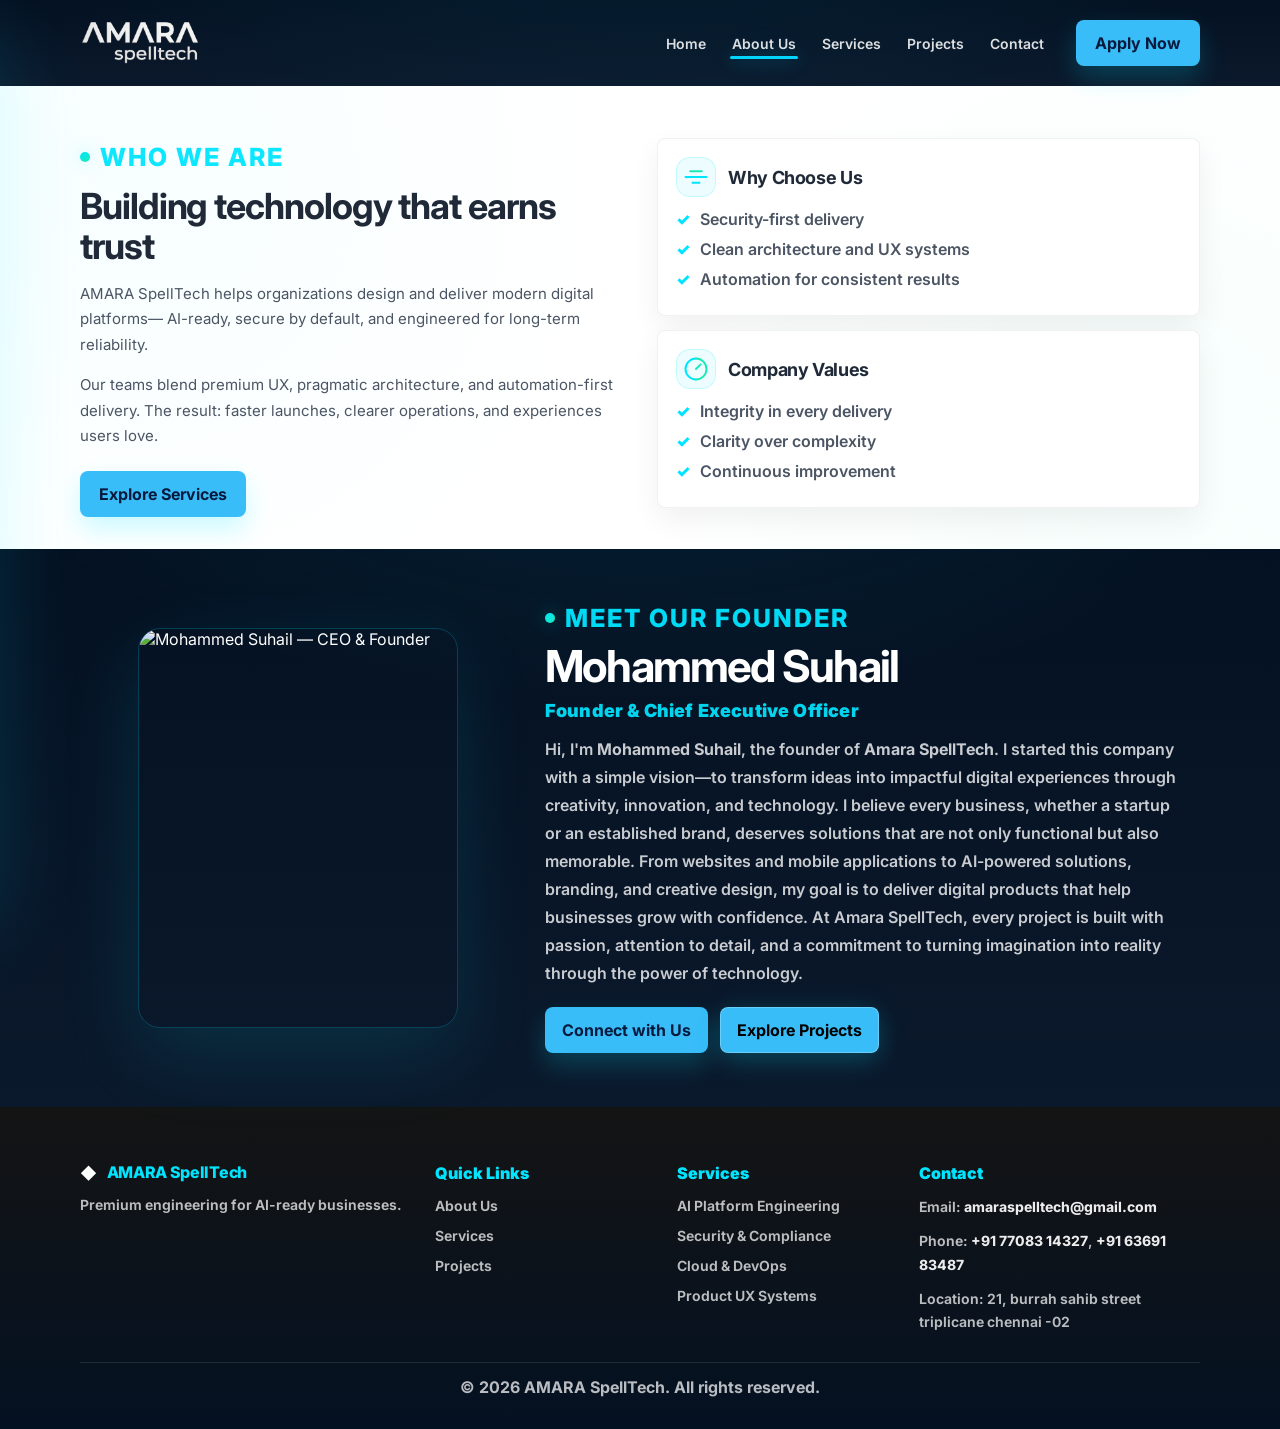
==== commit 8fe8d2f2: "Add files via upload" ====
--- a/about-us.html
+++ b/about-us.html
@@ -89,8 +89,8 @@
     <div class="container">
       <div class="ceo-profile" data-animate-on-scroll>
         <div class="ceo-profile__media" aria-label="CEO photo">
-          <div class="ceo-profile__photo" role="img" aria-label="CEO Photo">
-            <span class="ceo-profile__photo-placeholder">CEO Photo</span>
+          <div class="ceo-profile__photo" style="background: none;">
+            <img src="./ceo_avatar.png" alt="Mohammed Suhail — CEO & Founder" style="width: 100%; height: 100%; object-fit: cover;" />
           </div>
         </div>
 
--- a/styles.css
+++ b/styles.css
@@ -490,6 +490,7 @@
   display: grid;
   place-items: center;
 }
+
 
 .feature-title {
   margin: 14px 0 0;
@@ -2170,4 +2171,45 @@
 [data-animate-on-scroll].is-visible {
   opacity: 1;
   transform: translateY(0);
+}
+
+/* === Custom CSS Keyframe Animations === */
+.globe-wrap svg.globe {
+  animation: slowGlobeRotate 35s linear infinite;
+}
+
+.metric {
+  animation: metricHeartbeat 2.4s ease-in-out infinite;
+}
+
+.pulse-bars span {
+  animation: pulseWave 1.2s ease-in-out infinite alternate;
+  transform-origin: bottom;
+}
+
+/* Stagger delays for waveform bars */
+.pulse-bars span:nth-child(1) { animation-delay: 0.1s; animation-duration: 1.1s; }
+.pulse-bars span:nth-child(2) { animation-delay: 0.3s; animation-duration: 1.3s; }
+.pulse-bars span:nth-child(3) { animation-delay: 0.2s; animation-duration: 1.0s; }
+.pulse-bars span:nth-child(4) { animation-delay: 0.5s; animation-duration: 1.4s; }
+.pulse-bars span:nth-child(5) { animation-delay: 0.4s; animation-duration: 1.2s; }
+.pulse-bars span:nth-child(6) { animation-delay: 0.7s; animation-duration: 1.5s; }
+.pulse-bars span:nth-child(7) { animation-delay: 0.6s; animation-duration: 1.1s; }
+.pulse-bars span:nth-child(8) { animation-delay: 0.8s; animation-duration: 1.3s; }
+.pulse-bars span:nth-child(9) { animation-delay: 0.9s; animation-duration: 1.2s; }
+.pulse-bars span:nth-child(10) { animation-delay: 1.0s; animation-duration: 1.4s; }
+
+@keyframes slowGlobeRotate {
+  0% { transform: rotate(0deg); }
+  100% { transform: rotate(360deg); }
+}
+
+@keyframes metricHeartbeat {
+  0%, 100% { transform: scale(1); }
+  50% { transform: scale(1.03); }
+}
+
+@keyframes pulseWave {
+  0%, 100% { transform: scaleY(1); }
+  50% { transform: scaleY(1.4); }
 }
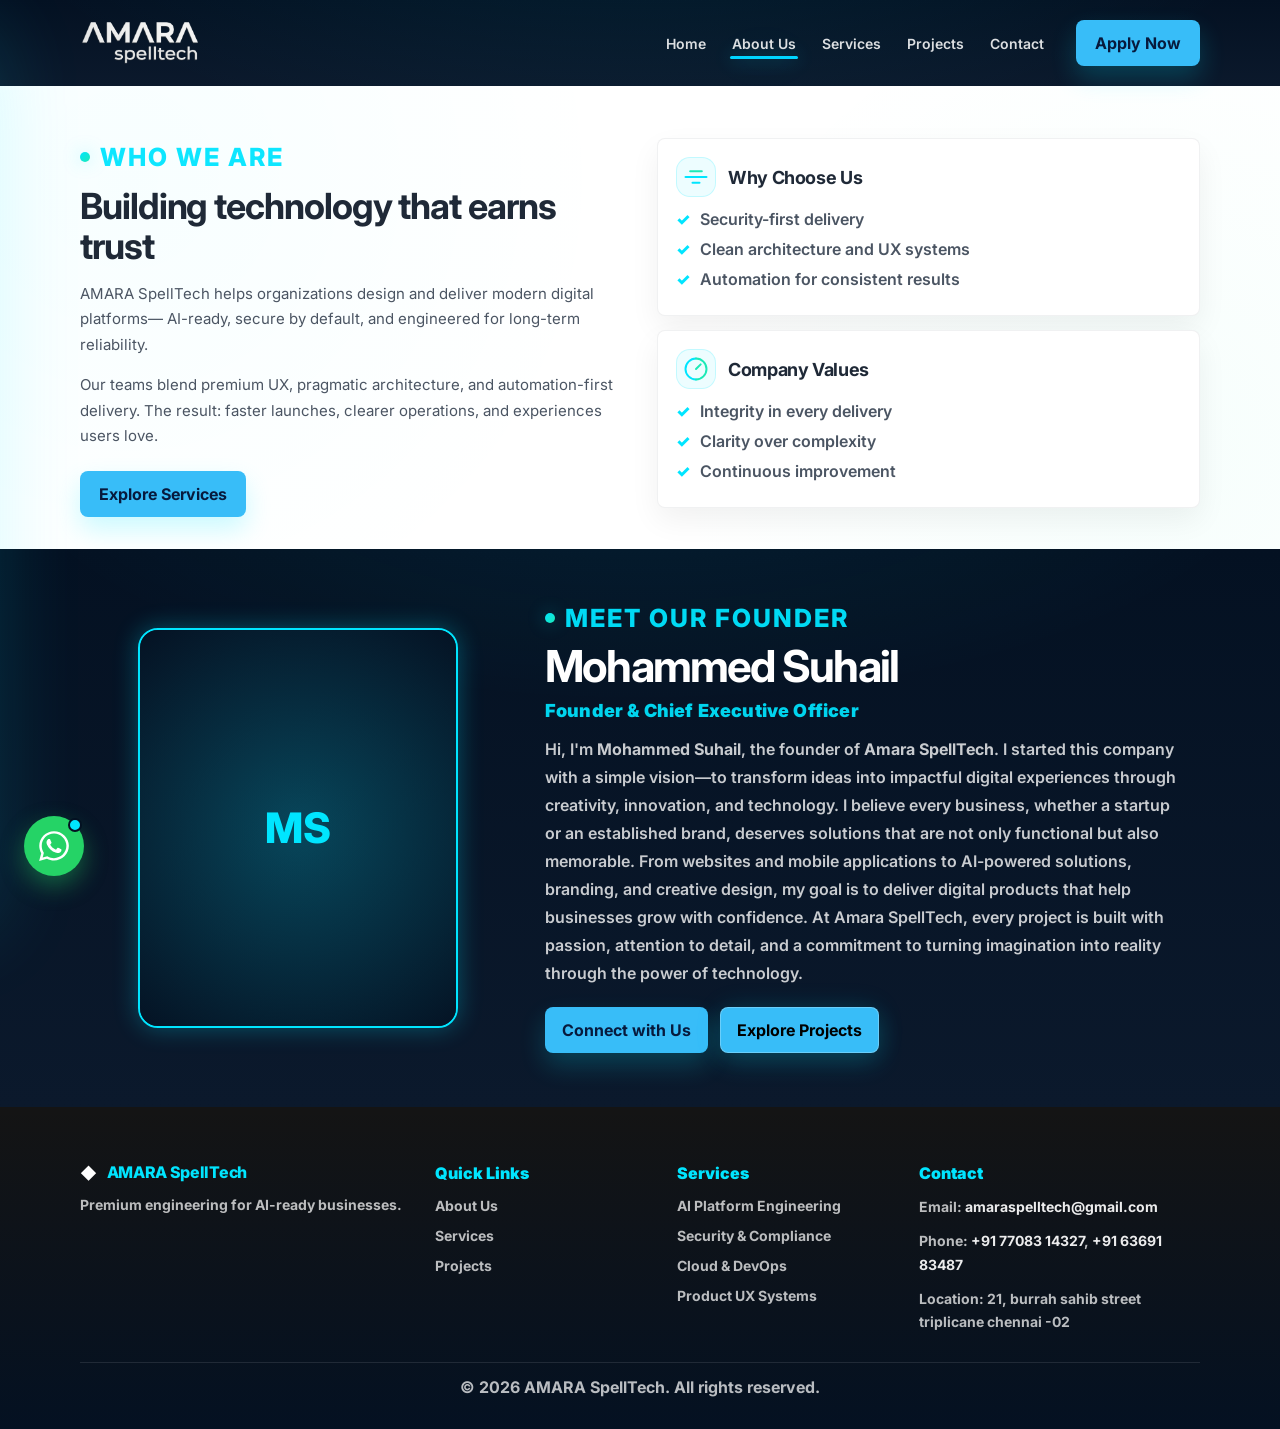
==== commit f09e249c: "Add files via upload" ====
--- a/about-us.html
+++ b/about-us.html
@@ -89,8 +89,9 @@
     <div class="container">
       <div class="ceo-profile" data-animate-on-scroll>
         <div class="ceo-profile__media" aria-label="CEO photo">
-          <div class="ceo-profile__photo" style="background: none;">
-            <img src="./ceo_avatar.png" alt="Mohammed Suhail — CEO & Founder" style="width: 100%; height: 100%; object-fit: cover;" />
+          <div class="ceo-profile__photo" style="background: linear-gradient(135deg, var(--navy-800), #082538); border: 2px solid var(--cyan); border-radius: 20px; overflow: hidden; display: flex; align-items: center; justify-content: center; box-shadow: 0 0 25px rgba(0, 229, 255, 0.3);">
+            <img src="./ceo_avatar.png" alt="Mohammed Suhail — CEO & Founder" style="width: 100%; height: 100%; object-fit: cover;" onerror="this.style.display='none'; this.nextElementSibling.style.display='flex';" />
+            <div style="display:none; width: 100%; height: 100%; align-items: center; justify-content: center; font-size: 42px; font-weight: 800; color: var(--cyan); background: radial-gradient(circle, rgba(0,229,255,0.2) 0%, rgba(4,17,34,0.9) 100%);">MS</div>
           </div>
         </div>
 
@@ -121,9 +122,7 @@
 
   <button id="back-to-top" type="button" aria-label="Back to Top">↑</button>
 
-  <script src="./js/forms.js"></script>
-  <script src="./js/animations.js"></script>
-  <script src="./js/core.js"></script>
+  <script src="./script.js"></script>
 </body>
 </html>
 
--- a/styles.css
+++ b/styles.css
@@ -1,7 +1,543 @@
-@import url('./css/variables.css');
-@import url('./css/layout.css');
-@import url('./css/components.css');
-@import url('./css/projects.css');
+/* ==========================================================================
+   AMARA SpellTech - Variables & Reset
+   ========================================================================== */
+:root {
+  --navy-900: #041122;
+  --navy-800: #0B192C;
+  --white: #FFFFFF;
+  --offwhite: #F8F9FA;
+  --text-dark: #1F2937;
+  --text-mid: #4B5563;
+  --cyan: #00E5FF;
+  --teal: #1DE9B6;
+
+  --radius: 8px;
+  --shadow-soft: 0 14px 40px rgba(2, 12, 27, 0.10);
+  --shadow-soft-2: 0 10px 28px rgba(2, 12, 27, 0.12);
+  --shadow-card: 0 12px 30px rgba(0, 0, 0, 0.06);
+
+  --container: 1120px;
+}
+
+* {
+  box-sizing: border-box;
+}
+
+html,
+body {
+  height: 100%;
+}
+
+body {
+  margin: 0;
+  font-family: Inter, Roboto, Montserrat, system-ui, -apple-system, Segoe UI, Arial, sans-serif;
+  color: var(--text-dark);
+  background: var(--white);
+}
+
+a {
+  color: inherit;
+  text-decoration: none;
+}
+
+/* ==========================================================================
+   AMARA SpellTech - Global Layout
+   ========================================================================== */
+.section {
+  padding: 32px 0;
+  position: relative;
+}
+
+.section--dark {
+  background: radial-gradient(1200px 500px at 50% -120px, rgba(0, 229, 255, 0.08), transparent 55%),
+    linear-gradient(180deg, var(--navy-900) 0%, var(--navy-800) 100%);
+  color: var(--white);
+}
+
+.section--light {
+  background: radial-gradient(circle at 10% 20%, rgba(0, 229, 255, 0.03) 0%, transparent 40%),
+    radial-gradient(circle at 90% 80%, rgba(29, 233, 182, 0.04) 0%, transparent 40%),
+    var(--white);
+}
+
+.section--offwhite {
+  background: radial-gradient(circle at 80% 20%, rgba(0, 229, 255, 0.04) 0%, transparent 40%),
+    radial-gradient(circle at 20% 80%, rgba(29, 233, 182, 0.03) 0%, transparent 40%),
+    var(--offwhite);
+}
+
+.container {
+  width: min(var(--container), calc(100% - 40px));
+  margin: 0 auto;
+}
+
+.center-head {
+  text-align: center;
+}
+
+/* ==========================================================================
+   AMARA SpellTech - Core Components
+   ========================================================================== */
+.btn {
+  border-radius: var(--radius);
+  font-weight: 700;
+  display: inline-flex;
+  align-items: center;
+  justify-content: center;
+  padding: 12px 16px;
+  gap: 10px;
+  border: 1px solid transparent;
+  transition: transform .12s ease, box-shadow .12s ease, background-color .12s ease, border-color .12s ease;
+  box-shadow: 0 10px 26px rgba(0, 229, 255, 0.16), 0 0 28px rgba(0, 229, 255, 0.10);
+}
+
+.btn:hover {
+  transform: translateY(-1px);
+  box-shadow: 0 16px 34px rgba(0, 229, 255, 0.22), 0 0 44px rgba(0, 229, 255, 0.16);
+}
+
+.btn--primary {
+  background: #38BDF8;
+  color: #071A3D;
+  box-shadow: 0 12px 26px rgba(0, 229, 255, 0.20);
+}
+
+.btn--ghost {
+  background: #38BDF8;
+  border-color: rgba(255, 255, 255, 0.25);
+  color: black;
+  box-shadow: 0 10px 26px rgba(0, 229, 255, 0.16), 0 0 28px rgba(0, 229, 255, 0.10);
+}
+
+.btn--header {
+  padding: 12px 18px;
+}
+
+.btn--full {
+  width: 100%;
+  padding: 13px 16px;
+}
+
+.section-label {
+  display: inline-flex;
+  align-items: center;
+  gap: 10px;
+  color: rgba(0, 229, 255, 0.95);
+  font-weight: 800;
+  letter-spacing: .08em;
+  text-transform: uppercase;
+  font-size: 25px;
+}
+
+.accent-dot {
+  width: 10px;
+  height: 10px;
+  border-radius: 999px;
+  background: linear-gradient(135deg, var(--cyan), var(--teal));
+  box-shadow: 0 0 18px rgba(0, 229, 255, 0.35);
+}
+
+.section-label--center {
+  justify-content: center;
+  display: flex;
+}
+
+/* ==========================================================================
+   projects.css — Premium Showcase Components
+   ========================================================================== */
+.featured-project {
+  display: grid;
+  grid-template-columns: 1fr;
+  gap: 80px;
+  margin-bottom: 160px;
+  position: relative;
+}
+
+@media (min-width: 1024px) {
+  .featured-project {
+    grid-template-columns: 3fr 7fr;
+    align-items: center;
+  }
+}
+
+.project-header {
+  margin-bottom: 24px;
+}
+
+.project-category {
+  color: var(--cyan);
+  font-family: Inter, sans-serif;
+  font-weight: 700;
+  letter-spacing: 0.1em;
+  text-transform: uppercase;
+  font-size: 14px;
+  margin-bottom: 12px;
+  display: block;
+}
+
+.project-main-title {
+  font-size: clamp(32px, 3.5vw, 48px);
+  line-height: 1.15;
+  font-weight: 800;
+  color: var(--white);
+  margin-bottom: 16px;
+  letter-spacing: -0.02em;
+}
+
+.project-subtitle {
+  font-size: 15px;
+  color: rgba(255, 255, 255, 0.7);
+  line-height: 1.5;
+  margin-bottom: 28px;
+  max-width: 100%;
+}
+
+.project-links {
+  display: flex;
+  gap: 16px;
+  flex-wrap: wrap;
+}
+
+.premium-card {
+  background: rgba(255, 255, 255, 0.03);
+  backdrop-filter: blur(16px);
+  -webkit-backdrop-filter: blur(16px);
+  border: 1px solid rgba(255, 255, 255, 0.08);
+  border-radius: 24px;
+  padding: 32px;
+  box-shadow: 0 30px 60px rgba(0, 0, 0, 0.12), inset 0 1px 0 rgba(255, 255, 255, 0.1);
+  transition: transform 0.4s cubic-bezier(0.16, 1, 0.3, 1), box-shadow 0.4s ease;
+  position: relative;
+  overflow: hidden;
+}
+
+.premium-card::before {
+  content: '';
+  position: absolute;
+  top: 0;
+  left: -100%;
+  width: 50%;
+  height: 100%;
+  background: linear-gradient(90deg, transparent, rgba(255, 255, 255, 0.05), transparent);
+  transform: skewX(-20deg);
+  transition: left 0.7s ease;
+}
+
+.premium-card:hover::before {
+  left: 200%;
+}
+
+.premium-card-title {
+  font-size: 24px;
+  font-weight: 700;
+  color: var(--white);
+  margin-bottom: 16px;
+  display: flex;
+  align-items: center;
+  gap: 12px;
+}
+
+.premium-card-text {
+  color: rgba(255, 255, 255, 0.65);
+  font-size: 16px;
+  line-height: 1.7;
+}
+
+.tech-stack {
+  display: flex;
+  flex-wrap: wrap;
+  gap: 12px;
+  margin-top: 24px;
+}
+
+.tech-pill {
+  padding: 8px 16px;
+  background: rgba(0, 229, 255, 0.05);
+  border: 1px solid rgba(0, 229, 255, 0.2);
+  border-radius: 999px;
+  color: var(--cyan);
+  font-size: 13px;
+  font-weight: 600;
+  letter-spacing: 0.05em;
+  transition: all 0.3s ease;
+  display: inline-flex;
+  align-items: center;
+  gap: 6px;
+}
+
+.tech-pill:hover {
+  background: rgba(0, 229, 255, 0.15);
+  transform: translateY(-2px);
+  box-shadow: 0 10px 20px rgba(0, 229, 255, 0.1);
+}
+
+.stats-grid {
+  display: grid;
+  grid-template-columns: repeat(auto-fit, minmax(140px, 1fr));
+  gap: 24px;
+  margin: 48px 0;
+}
+
+.stat-box {
+  text-align: left;
+  border-left: 2px solid rgba(0, 229, 255, 0.3);
+  padding-left: 20px;
+}
+
+.stat-number {
+  font-family: Inter, sans-serif;
+  font-size: 48px;
+  font-weight: 800;
+  color: var(--white);
+  line-height: 1;
+  margin-bottom: 8px;
+  background: linear-gradient(135deg, var(--white), var(--cyan));
+  -webkit-background-clip: text;
+  -webkit-text-fill-color: transparent;
+}
+
+.stat-label {
+  color: rgba(255, 255, 255, 0.6);
+  font-size: 14px;
+  font-weight: 500;
+  text-transform: uppercase;
+  letter-spacing: 0.05em;
+}
+
+.timeline {
+  position: relative;
+  padding-left: 32px;
+  margin-top: 32px;
+}
+
+.timeline::before {
+  content: '';
+  position: absolute;
+  top: 0;
+  left: 6px;
+  width: 2px;
+  height: 100%;
+  background: linear-gradient(180deg, var(--cyan), transparent);
+  opacity: 0.3;
+}
+
+.timeline-item {
+  position: relative;
+  margin-bottom: 32px;
+}
+
+.timeline-item::before {
+  content: '';
+  position: absolute;
+  left: -32px;
+  top: 6px;
+  width: 14px;
+  height: 14px;
+  background: var(--navy-900);
+  border: 2px solid var(--cyan);
+  border-radius: 50%;
+  box-shadow: 0 0 10px rgba(0, 229, 255, 0.4);
+}
+
+.timeline-title {
+  color: var(--white);
+  font-weight: 700;
+  font-size: 18px;
+  margin-bottom: 8px;
+}
+
+.timeline-desc {
+  color: rgba(255, 255, 255, 0.6);
+  font-size: 15px;
+  line-height: 1.6;
+}
+
+.showcase-devices {
+  position: relative;
+  width: 100%;
+  display: flex;
+  justify-content: center;
+  align-items: center;
+  gap: clamp(12px, 4vw, 40px);
+  perspective: 1200px;
+}
+
+.device-laptop {
+  position: relative;
+  flex: 0 1 73%;
+  width: 100%;
+  height: auto;
+  background: #111;
+  border-radius: 12px 12px 0 0;
+  padding: 1.5% 1.5% 2.5% 1.5%;
+  box-shadow:
+    0 40px 100px rgba(0, 0, 0, 0.5),
+    inset 0 1px 1px rgba(255, 255, 255, 0.3),
+    0 0 0 2px #444;
+  transform-style: preserve-3d;
+  will-change: transform;
+}
+
+.device-laptop::after {
+  content: '';
+  position: absolute;
+  bottom: -20px;
+  left: -2%;
+  width: 104%;
+  height: 20px;
+  background: linear-gradient(180deg, #555 0%, #222 100%);
+  border-radius: 0 0 12px 12px;
+  box-shadow: inset 0 2px 2px rgba(255, 255, 255, 0.2), 0 20px 40px rgba(0, 0, 0, 0.6);
+}
+
+.device-laptop::before {
+  content: '';
+  position: absolute;
+  top: 1%;
+  left: 50%;
+  transform: translateX(-50%);
+  width: 4px;
+  height: 4px;
+  background: #000;
+  border-radius: 50%;
+  box-shadow: 0 0 2px rgba(255, 255, 255, 0.2);
+  z-index: 10;
+}
+
+.laptop-screen {
+  position: relative;
+  width: 100%;
+  height: auto;
+  aspect-ratio: 16/10;
+  background: #000;
+  border-radius: 6px;
+  overflow: hidden;
+  box-shadow: inset 0 0 10px rgba(0, 0, 0, 0.8);
+  -webkit-mask-image: -webkit-radial-gradient(white, black);
+  -webkit-backface-visibility: hidden;
+  -webkit-transform: translate3d(0, 0, 0);
+}
+
+.laptop-screen video {
+  width: 100%;
+  height: 100%;
+  object-fit: cover;
+  pointer-events: none;
+  background: transparent;
+}
+
+.laptop-screen::after {
+  content: '';
+  position: absolute;
+  top: 0;
+  left: 0;
+  right: 0;
+  bottom: 0;
+  background: linear-gradient(135deg, rgba(255, 255, 255, 0.1) 0%, transparent 40%);
+  pointer-events: none;
+}
+
+.device-phone {
+  position: relative;
+  flex: 0 1 23%;
+  width: 100%;
+  height: auto;
+  background: #111;
+  border-radius: 3px;
+  padding: 1.5%;
+  box-shadow:
+    0 30px 60px rgba(0, 0, 0, 0.4),
+    inset 0 0 0 3px #555,
+    inset 0 0 0 4px #000;
+  transform-style: preserve-3d;
+  will-change: transform;
+  z-index: 5;
+}
+
+.device-phone::before {
+  content: '';
+  position: absolute;
+  top: 20%;
+  left: -2px;
+  width: 2px;
+  height: 30px;
+  background: #555;
+  border-radius: 2px 0 0 2px;
+  box-shadow: 0 40px 0 0 #555;
+}
+
+.device-phone::after {
+  content: '';
+  position: absolute;
+  top: 30%;
+  right: -2px;
+  width: 2px;
+  height: 40px;
+  background: #555;
+  border-radius: 0 2px 2px 0;
+}
+
+.phone-screen {
+  position: relative;
+  width: 100%;
+  height: auto;
+  aspect-ratio: 9 / 20.1;
+  background: #000;
+  border-radius: 2px;
+  overflow: hidden;
+  -webkit-mask-image: -webkit-radial-gradient(white, black);
+  -webkit-backface-visibility: hidden;
+  -webkit-transform: translate3d(0, 0, 0);
+}
+
+.phone-camera {
+  position: absolute;
+  top: 12px;
+  left: 50%;
+  transform: translateX(-50%);
+  width: 10px;
+  height: 10px;
+  background: #0c0c0c;
+  border: 1px solid #222;
+  border-radius: 50%;
+  z-index: 10;
+  box-shadow: inset 0 -1px 2px rgba(255, 255, 255, 0.1);
+}
+
+.phone-screen video {
+  width: 100%;
+  height: 100%;
+  object-fit: cover;
+  pointer-events: none;
+  background: transparent;
+}
+
+.phone-screen::after {
+  content: '';
+  position: absolute;
+  top: 0;
+  left: 0;
+  right: 0;
+  bottom: 0;
+  background: linear-gradient(105deg, rgba(255, 255, 255, 0.15) 0%, transparent 40%);
+  pointer-events: none;
+}
+
+.project-details-grid {
+  display: grid;
+  grid-template-columns: 1fr;
+  gap: 32px;
+}
+
+@media (min-width: 768px) {
+  .project-details-grid {
+    grid-template-columns: 1fr 1fr;
+  }
+
+  .card-full {
+    grid-column: 1 / -1;
+  }
+}
 
 /* Remaining Global Design System */
 
@@ -18,7 +554,7 @@
 
 .contact-link {
   color: rgba(255, 255, 255, 0.92);
-  font-weight: 750;
+  font-weight: 700;
 }
 
 .contact-link:hover {
@@ -535,7 +1071,7 @@
 .featured-hero__kicker {
   font-family: Inter, sans-serif;
   font-size: 14px;
-  font-weight: 850;
+  font-weight: 800;
   letter-spacing: 0.14em;
   text-transform: uppercase;
   color: #FFFFFF;
@@ -606,7 +1142,7 @@
 
 .bullet-item {
   color: rgba(255, 255, 255, 0.82);
-  font-weight: 650;
+  font-weight: 700;
   display: flex;
   gap: 10px;
   align-items: flex-start;
@@ -705,7 +1241,7 @@
   margin-top: 4px;
   color: #fff;
   font-size: 18px;
-  font-weight: 850;
+  font-weight: 800;
   letter-spacing: -0.02em;
 }
 
@@ -866,7 +1402,7 @@
 
 .panel-list li {
   color: rgba(255, 255, 255, 0.72);
-  font-weight: 650;
+  font-weight: 700;
   font-size: 13px;
   display: flex;
   gap: 10px;
@@ -915,7 +1451,7 @@
 .pill {
   border-radius: 999px;
   padding: 6px 10px;
-  font-weight: 850;
+  font-weight: 800;
   font-size: 12px;
 }
 
@@ -978,7 +1514,7 @@
 
 .phone-head {
   color: rgba(255, 255, 255, 0.78);
-  font-weight: 850;
+  font-weight: 800;
   font-size: 13px;
 }
 
@@ -1032,7 +1568,7 @@
   border-radius: 16px;
   padding: 10px 12px;
   color: rgba(255, 255, 255, 0.76);
-  font-weight: 650;
+  font-weight: 700;
   font-size: 13px;
 }
 
@@ -1104,7 +1640,7 @@
 
 .goal-text {
   margin-top: 8px;
-  font-weight: 750;
+  font-weight: 700;
   color: var(--text-dark);
   font-size: 13px;
 }
@@ -1126,7 +1662,7 @@
   font-family: Inter, sans-serif;
   font-size: clamp(22px, 2.4vw, 34px);
   line-height: 1.2;
-  font-weight: 850;
+  font-weight: 800;
   letter-spacing: -0.02em;
 }
 
@@ -1136,7 +1672,7 @@
   font-family: Inter, sans-serif;
   font-size: 15.5px;
   line-height: 1.8;
-  font-weight: 650;
+  font-weight: 700;
   opacity: 0.95;
 }
 
@@ -1187,7 +1723,7 @@
   border: 1px solid rgba(29, 233, 182, 0.25);
   background: rgba(29, 233, 182, 0.10);
   color: rgba(255, 255, 255, 0.95);
-  font-weight: 750;
+  font-weight: 700;
 }
 
 /* Contact */
@@ -1311,7 +1847,7 @@
 .upload-sub {
   color: var(--text-mid);
   font-size: 13px;
-  font-weight: 650;
+  font-weight: 700;
   margin-top: 3px;
 }
 
@@ -1319,7 +1855,7 @@
   color: var(--text-mid);
   font-size: 12.5px;
   margin-top: 12px;
-  font-weight: 650;
+  font-weight: 700;
 }
 
 .contact-panel--alt .section-title {
@@ -1358,13 +1894,13 @@
 
 .contact-k {
   color: rgba(255, 255, 255, 0.78);
-  font-weight: 850;
+  font-weight: 800;
   font-size: 13px;
 }
 
 .contact-v {
   color: rgba(255, 255, 255, 0.92);
-  font-weight: 750;
+  font-weight: 700;
   margin-top: 4px;
   font-size: 14px;
 }
@@ -1595,9 +2131,7 @@
   }
 }
 
-.footer-inner {
-  /* intentionally left blank */
-}
+
 
 .footer-grid {
   display: grid;
@@ -1611,7 +2145,7 @@
 
 .footer-text {
   color: rgba(255, 255, 255, 0.72);
-  font-weight: 650;
+  font-weight: 700;
   line-height: 1.7;
   margin: 10px 0 0;
   font-size: 14px;
@@ -1642,7 +2176,7 @@
 
 .footer-links a {
   color: rgba(255, 255, 255, 0.72);
-  font-weight: 650;
+  font-weight: 700;
   font-size: 14px;
 }
 
@@ -2188,28 +2722,481 @@
 }
 
 /* Stagger delays for waveform bars */
-.pulse-bars span:nth-child(1) { animation-delay: 0.1s; animation-duration: 1.1s; }
-.pulse-bars span:nth-child(2) { animation-delay: 0.3s; animation-duration: 1.3s; }
-.pulse-bars span:nth-child(3) { animation-delay: 0.2s; animation-duration: 1.0s; }
-.pulse-bars span:nth-child(4) { animation-delay: 0.5s; animation-duration: 1.4s; }
-.pulse-bars span:nth-child(5) { animation-delay: 0.4s; animation-duration: 1.2s; }
-.pulse-bars span:nth-child(6) { animation-delay: 0.7s; animation-duration: 1.5s; }
-.pulse-bars span:nth-child(7) { animation-delay: 0.6s; animation-duration: 1.1s; }
-.pulse-bars span:nth-child(8) { animation-delay: 0.8s; animation-duration: 1.3s; }
-.pulse-bars span:nth-child(9) { animation-delay: 0.9s; animation-duration: 1.2s; }
-.pulse-bars span:nth-child(10) { animation-delay: 1.0s; animation-duration: 1.4s; }
+.pulse-bars span:nth-child(1) {
+  animation-delay: 0.1s;
+  animation-duration: 1.1s;
+}
+
+.pulse-bars span:nth-child(2) {
+  animation-delay: 0.3s;
+  animation-duration: 1.3s;
+}
+
+.pulse-bars span:nth-child(3) {
+  animation-delay: 0.2s;
+  animation-duration: 1.0s;
+}
+
+.pulse-bars span:nth-child(4) {
+  animation-delay: 0.5s;
+  animation-duration: 1.4s;
+}
+
+.pulse-bars span:nth-child(5) {
+  animation-delay: 0.4s;
+  animation-duration: 1.2s;
+}
+
+.pulse-bars span:nth-child(6) {
+  animation-delay: 0.7s;
+  animation-duration: 1.5s;
+}
+
+.pulse-bars span:nth-child(7) {
+  animation-delay: 0.6s;
+  animation-duration: 1.1s;
+}
+
+.pulse-bars span:nth-child(8) {
+  animation-delay: 0.8s;
+  animation-duration: 1.3s;
+}
+
+.pulse-bars span:nth-child(9) {
+  animation-delay: 0.9s;
+  animation-duration: 1.2s;
+}
+
+.pulse-bars span:nth-child(10) {
+  animation-delay: 1.0s;
+  animation-duration: 1.4s;
+}
 
 @keyframes slowGlobeRotate {
-  0% { transform: rotate(0deg); }
-  100% { transform: rotate(360deg); }
+  0% {
+    transform: rotate(0deg);
+  }
+
+  100% {
+    transform: rotate(360deg);
+  }
 }
 
 @keyframes metricHeartbeat {
-  0%, 100% { transform: scale(1); }
-  50% { transform: scale(1.03); }
+
+  0%,
+  100% {
+    transform: scale(1);
+  }
+
+  50% {
+    transform: scale(1.03);
+  }
 }
 
 @keyframes pulseWave {
-  0%, 100% { transform: scaleY(1); }
-  50% { transform: scaleY(1.4); }
+
+  0%,
+  100% {
+    transform: scaleY(1);
+  }
+
+  50% {
+    transform: scaleY(1.4);
+  }
+}
+
+/* Form Validation Styles */
+.input--invalid {
+  border-color: #FF5252 !important;
+  box-shadow: 0 0 0 3px rgba(255, 82, 82, 0.25) !important;
+}
+
+.field-error {
+  color: #FF5252;
+  font-size: 13px;
+  font-weight: 600;
+  margin-top: 6px;
+  letter-spacing: 0.01em;
+  animation: fadeInError 0.2s ease-in-out;
+}
+
+@keyframes fadeInError {
+  from {
+    opacity: 0;
+    transform: translateY(-4px);
+  }
+
+  to {
+    opacity: 1;
+    transform: translateY(0);
+  }
+}
+
+.btn--wa {
+  background: #25D366;
+  color: #FFFFFF !important;
+  border-color: #25D366;
+  box-shadow: 0 10px 24px rgba(37, 211, 102, 0.25);
+  font-weight: 700;
+  display: inline-flex;
+  align-items: center;
+  gap: 8px;
+  padding: 10px 16px;
+  border-radius: var(--radius);
+  transition: all 0.2s ease;
+}
+
+.btn--wa:hover {
+  background: #20ba5a;
+  border-color: #20ba5a;
+  color: #FFFFFF !important;
+  box-shadow: 0 14px 30px rgba(37, 211, 102, 0.4);
+  transform: translateY(-1px);
+}
+
+.btn--wa svg {
+  width: 20px;
+  height: 20px;
+  fill: #FFFFFF;
+}
+
+/* ==========================================================================
+   Floating WhatsApp Widget (Bottom Left)
+   ========================================================================== */
+.wa-widget-wrap {
+  position: fixed !important;
+  bottom: 24px !important;
+  left: 24px !important;
+  z-index: 999999 !important;
+  font-family: Inter, Roboto, sans-serif;
+}
+
+.wa-btn {
+  width: 60px;
+  height: 60px;
+  border-radius: 50%;
+  background: #25D366;
+  border: none;
+  cursor: pointer;
+  display: flex;
+  align-items: center;
+  justify-content: center;
+  box-shadow: 0 10px 25px rgba(37, 211, 102, 0.4);
+  transition: transform 0.3s cubic-bezier(0.175, 0.885, 0.32, 1.275), box-shadow 0.3s ease;
+  position: relative;
+  outline: none;
+  animation: waPulseRing 2.5s infinite;
+}
+
+.wa-btn:hover {
+  transform: scale(1.08) translateY(-2px);
+  box-shadow: 0 14px 30px rgba(37, 211, 102, 0.55);
+}
+
+.wa-btn svg {
+  width: 34px;
+  height: 34px;
+  transition: transform 0.3s ease;
+}
+
+.wa-btn.is-active svg {
+  transform: rotate(45deg);
+}
+
+.wa-badge-dot {
+  position: absolute;
+  top: 2px;
+  right: 2px;
+  width: 14px;
+  height: 14px;
+  background: #00E5FF;
+  border: 2px solid #041122;
+  border-radius: 50%;
+}
+
+/* Card Popup */
+.wa-card {
+  position: absolute;
+  bottom: 74px;
+  left: 0;
+  width: 340px;
+  max-width: calc(100vw - 32px);
+  background: rgba(8, 25, 44, 0.95);
+  backdrop-filter: blur(20px);
+  -webkit-backdrop-filter: blur(20px);
+  border: 1px solid rgba(0, 229, 255, 0.25);
+  border-radius: 20px;
+  box-shadow: 0 20px 50px rgba(0, 0, 0, 0.5), 0 0 30px rgba(0, 229, 255, 0.15);
+  overflow: hidden;
+  opacity: 0;
+  visibility: hidden;
+  transform: translateY(20px) scale(0.95);
+  transition: opacity 0.3s cubic-bezier(0.16, 1, 0.3, 1), transform 0.3s cubic-bezier(0.16, 1, 0.3, 1), visibility 0.3s;
+  z-index: 10000;
+}
+
+.wa-card.is-open {
+  opacity: 1;
+  visibility: visible;
+  transform: translateY(0) scale(1);
+}
+
+/* Card Header */
+.wa-card-header {
+  background: linear-gradient(135deg, rgba(37, 211, 102, 0.15), rgba(0, 229, 255, 0.15));
+  border-bottom: 1px solid rgba(255, 255, 255, 0.08);
+  padding: 16px 20px;
+  display: flex;
+  align-items: center;
+  justify-content: space-between;
+}
+
+.wa-card-header-left {
+  display: flex;
+  align-items: center;
+  gap: 12px;
+}
+
+.wa-avatar {
+  width: 42px;
+  height: 42px;
+  border-radius: 50%;
+  background: #041122;
+  border: 2px solid #25D366;
+  display: flex;
+  align-items: center;
+  justify-content: center;
+  box-shadow: 0 0 12px rgba(37, 211, 102, 0.4);
+}
+
+.wa-avatar svg {
+  width: 24px;
+  height: 24px;
+}
+
+.wa-title {
+  color: #FFFFFF;
+  font-weight: 700;
+  font-size: 15px;
+  line-height: 1.2;
+}
+
+.wa-status {
+  color: #25D366;
+  font-size: 12px;
+  font-weight: 500;
+  display: flex;
+  align-items: center;
+  gap: 6px;
+  margin-top: 2px;
+}
+
+.wa-status-dot {
+  width: 7px;
+  height: 7px;
+  background: #25D366;
+  border-radius: 50%;
+  box-shadow: 0 0 8px #25D366;
+}
+
+.wa-close-btn {
+  background: transparent;
+  border: none;
+  color: rgba(255, 255, 255, 0.6);
+  font-size: 20px;
+  cursor: pointer;
+  padding: 4px 8px;
+  border-radius: 6px;
+  transition: color 0.2s, background 0.2s;
+}
+
+.wa-close-btn:hover {
+  color: #FFF;
+  background: rgba(255, 255, 255, 0.1);
+}
+
+/* Card Body */
+.wa-card-body {
+  padding: 20px;
+}
+
+.wa-msg-bubble {
+  background: rgba(255, 255, 255, 0.06);
+  border: 1px solid rgba(255, 255, 255, 0.1);
+  border-radius: 14px 14px 14px 2px;
+  padding: 12px 14px;
+  color: rgba(255, 255, 255, 0.9);
+  font-size: 13.5px;
+  line-height: 1.45;
+  margin-bottom: 16px;
+}
+
+.wa-services-title {
+  font-size: 11px;
+  font-weight: 800;
+  letter-spacing: 0.08em;
+  text-transform: uppercase;
+  color: rgba(0, 229, 255, 0.9);
+  margin-bottom: 10px;
+}
+
+.wa-options-list {
+  display: flex;
+  flex-direction: column;
+  gap: 8px;
+}
+
+.wa-option-item {
+  display: flex;
+  align-items: center;
+  justify-content: space-between;
+  background: rgba(255, 255, 255, 0.04);
+  border: 1px solid rgba(255, 255, 255, 0.08);
+  border-radius: 10px;
+  padding: 11px 14px;
+  color: #FFFFFF;
+  font-size: 13.5px;
+  font-weight: 600;
+  text-decoration: none;
+  transition: all 0.2s ease;
+}
+
+.wa-option-item:hover {
+  background: rgba(0, 229, 255, 0.12);
+  border-color: rgba(0, 229, 255, 0.4);
+  transform: translateX(4px);
+  color: #00E5FF;
+}
+
+.wa-option-label {
+  display: flex;
+  align-items: center;
+  gap: 8px;
+}
+
+.wa-arrow {
+  color: rgba(255, 255, 255, 0.4);
+  font-size: 14px;
+  transition: transform 0.2s ease, color 0.2s ease;
+}
+
+.wa-option-item:hover .wa-arrow {
+  transform: translateX(3px);
+  color: #00E5FF;
+}
+
+.wa-card-footer {
+  padding: 10px 20px;
+  background: rgba(0, 0, 0, 0.2);
+  border-top: 1px solid rgba(255, 255, 255, 0.05);
+  font-size: 11px;
+  color: rgba(255, 255, 255, 0.4);
+  text-align: center;
+}
+
+@keyframes waPulseRing {
+  0% {
+    box-shadow: 0 0 0 0 rgba(37, 211, 102, 0.5), 0 10px 25px rgba(37, 211, 102, 0.4);
+  }
+
+  70% {
+    box-shadow: 0 0 0 18px rgba(37, 211, 102, 0), 0 10px 25px rgba(37, 211, 102, 0.4);
+  }
+
+  100% {
+    box-shadow: 0 0 0 0 rgba(37, 211, 102, 0), 0 10px 25px rgba(37, 211, 102, 0.4);
+  }
+}
+
+@media (max-width: 480px) {
+  .wa-widget-wrap {
+    bottom: 16px;
+    left: 16px;
+  }
+
+  .wa-card {
+    bottom: 70px;
+    left: 0;
+    width: calc(100vw - 32px);
+  }
+}
+
+/* ==========================================================================
+   Page Slide Transitions & Swipe Gestures
+   ========================================================================== */
+body {
+  transition: opacity 0.3s ease;
+}
+
+body.page-slide-out-left > section,
+body.page-slide-out-left > header,
+body.page-slide-out-left > footer {
+  opacity: 0;
+  transform: translateX(-40px);
+  transition: opacity 0.25s ease, transform 0.25s cubic-bezier(0.16, 1, 0.3, 1);
+}
+
+body.page-slide-out-right > section,
+body.page-slide-out-right > header,
+body.page-slide-out-right > footer {
+  opacity: 0;
+  transform: translateX(40px);
+  transition: opacity 0.25s ease, transform 0.25s cubic-bezier(0.16, 1, 0.3, 1);
+}
+
+body.page-slide-in-left > section,
+body.page-slide-in-left > header,
+body.page-slide-in-left > footer {
+  animation: pageSlideInLeft 0.35s cubic-bezier(0.16, 1, 0.3, 1) forwards;
+}
+
+body.page-slide-in-right > section,
+body.page-slide-in-right > header,
+body.page-slide-in-right > footer {
+  animation: pageSlideInRight 0.35s cubic-bezier(0.16, 1, 0.3, 1) forwards;
+}
+
+@keyframes pageSlideInLeft {
+  to {
+    opacity: 1;
+    transform: translateX(0);
+  }
+}
+
+@keyframes pageSlideInRight {
+  to {
+    opacity: 1;
+    transform: translateX(0);
+  }
+}
+
+/* Swipe Indicator Toast */
+.swipe-indicator-toast {
+  position: fixed;
+  top: 50%;
+  left: 50%;
+  transform: translate(-50%, -50%) scale(0.9);
+  background: rgba(4, 17, 34, 0.94);
+  backdrop-filter: blur(16px);
+  -webkit-backdrop-filter: blur(16px);
+  border: 1px solid rgba(0, 229, 255, 0.4);
+  color: #FFFFFF;
+  padding: 14px 24px;
+  border-radius: 999px;
+  font-weight: 700;
+  font-size: 15px;
+  box-shadow: 0 14px 40px rgba(0, 229, 255, 0.3);
+  display: flex;
+  align-items: center;
+  gap: 10px;
+  z-index: 100000;
+  opacity: 0;
+  pointer-events: none;
+  transition: opacity 0.2s ease, transform 0.2s cubic-bezier(0.175, 0.885, 0.32, 1.275);
+}
+
+.swipe-indicator-toast.is-visible {
+  opacity: 1;
+  transform: translate(-50%, -50%) scale(1);
 }
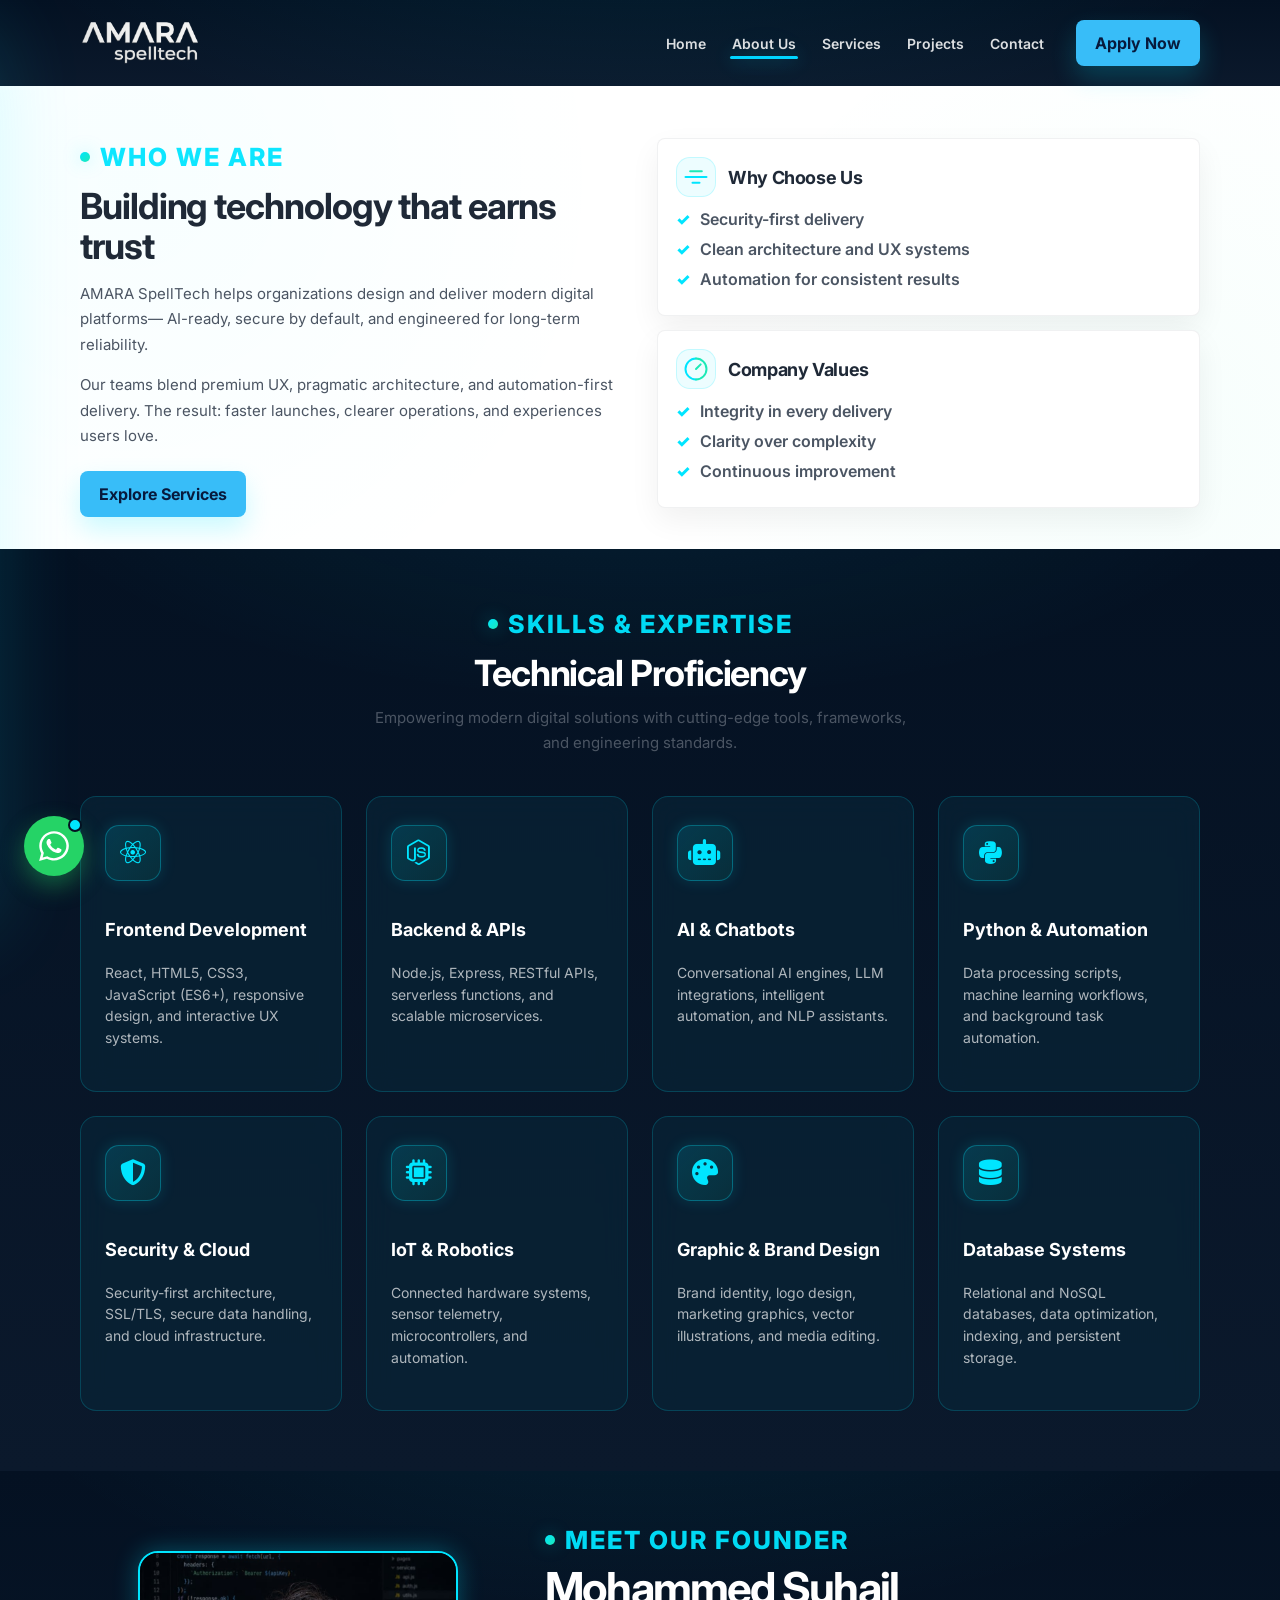
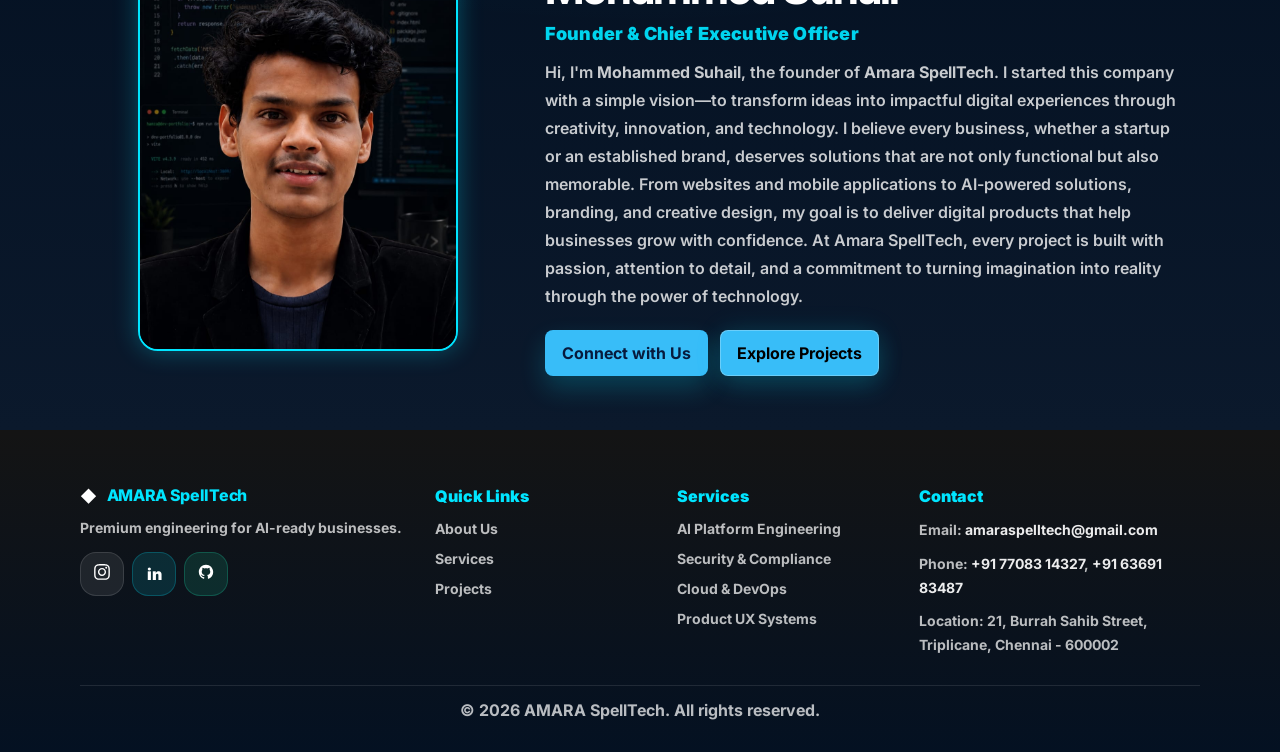
==== commit e4d1ff6f: "Add files via upload" ====
--- a/about-us.html
+++ b/about-us.html
@@ -19,7 +19,34 @@
   <link rel="preconnect" href="https://fonts.gstatic.com" crossorigin />
   <link href="https://fonts.googleapis.com/css2?family=Inter:wght@400;500;600;700;800&display=swap" rel="stylesheet" />
 
+  <!-- Font Awesome -->
+  <link rel="stylesheet" href="https://cdnjs.cloudflare.com/ajax/libs/font-awesome/6.5.1/css/all.min.css" />
+
   <link rel="stylesheet" href="./styles.css" />
+
+  <!-- Structured Data (JSON-LD) for SEO -->
+  <script type="application/ld+json">
+  {
+    "@context": "https://schema.org",
+    "@type": "AboutPage",
+    "name": "About Us — AMARA SpellTech",
+    "description": "Learn about AMARA SpellTech, our mission, vision, values, and founder Mohammed Suhail.",
+    "mainEntity": {
+      "@type": "Person",
+      "name": "Mohammed Suhail",
+      "jobTitle": "Founder & Chief Executive Officer",
+      "worksFor": {
+        "@type": "Organization",
+        "name": "AMARA SpellTech",
+        "url": "https://amaraspelltech.com"
+      },
+      "sameAs": [
+        "https://www.linkedin.com/in/mohammed-suhail-n-it-6683303a3",
+        "https://github.com/110124205032-sudo"
+      ]
+    }
+  }
+  </script>
 </head>
 <body>
   <div data-include="navbar"></div>
@@ -84,13 +111,100 @@
     </div>
   </section>
 
+  <!-- Skills & Technical Proficiency Section -->
+  <section class="section section--dark skills-section" id="skills">
+    <div class="container">
+      <div class="center-head fade-up" data-animate-on-scroll>
+        <div class="section-label section-label--center"><span class="accent-dot"></span> Skills & Expertise</div>
+        <h2 class="section-title">Technical Proficiency</h2>
+        <p class="body" style="max-width: 60ch; margin: 12px auto 0; text-align: center;">
+          Empowering modern digital solutions with cutting-edge tools, frameworks, and engineering standards.
+        </p>
+      </div>
+
+      <div class="skills-grid" role="list" aria-label="Skills and Technical Proficiency">
+        <!-- 1. Frontend Development -->
+        <div class="skill-card fade-up" data-animate-on-scroll role="listitem">
+          <div class="skill-icon-wrap">
+            <i class="fa-brands fa-react" aria-hidden="true"></i>
+          </div>
+          <h3 class="skill-title">Frontend Development</h3>
+          <p class="skill-desc">React, HTML5, CSS3, JavaScript (ES6+), responsive design, and interactive UX systems.</p>
+        </div>
+
+        <!-- 2. Backend & APIs -->
+        <div class="skill-card fade-up" data-animate-on-scroll role="listitem">
+          <div class="skill-icon-wrap">
+            <i class="fa-brands fa-node-js" aria-hidden="true"></i>
+          </div>
+          <h3 class="skill-title">Backend & APIs</h3>
+          <p class="skill-desc">Node.js, Express, RESTful APIs, serverless functions, and scalable microservices.</p>
+        </div>
+
+        <!-- 3. AI & Chatbots -->
+        <div class="skill-card fade-up" data-animate-on-scroll role="listitem">
+          <div class="skill-icon-wrap">
+            <i class="fa-solid fa-robot" aria-hidden="true"></i>
+          </div>
+          <h3 class="skill-title">AI & Chatbots</h3>
+          <p class="skill-desc">Conversational AI engines, LLM integrations, intelligent automation, and NLP assistants.</p>
+        </div>
+
+        <!-- 4. Python & Analytics -->
+        <div class="skill-card fade-up" data-animate-on-scroll role="listitem">
+          <div class="skill-icon-wrap">
+            <i class="fa-brands fa-python" aria-hidden="true"></i>
+          </div>
+          <h3 class="skill-title">Python & Automation</h3>
+          <p class="skill-desc">Data processing scripts, machine learning workflows, and background task automation.</p>
+        </div>
+
+        <!-- 5. Security & Cloud -->
+        <div class="skill-card fade-up" data-animate-on-scroll role="listitem">
+          <div class="skill-icon-wrap">
+            <i class="fa-solid fa-shield-halved" aria-hidden="true"></i>
+          </div>
+          <h3 class="skill-title">Security & Cloud</h3>
+          <p class="skill-desc">Security-first architecture, SSL/TLS, secure data handling, and cloud infrastructure.</p>
+        </div>
+
+        <!-- 6. IoT & Robotics -->
+        <div class="skill-card fade-up" data-animate-on-scroll role="listitem">
+          <div class="skill-icon-wrap">
+            <i class="fa-solid fa-microchip" aria-hidden="true"></i>
+          </div>
+          <h3 class="skill-title">IoT & Robotics</h3>
+          <p class="skill-desc">Connected hardware systems, sensor telemetry, microcontrollers, and automation.</p>
+        </div>
+
+        <!-- 7. UI/UX & Graphic Design -->
+        <div class="skill-card fade-up" data-animate-on-scroll role="listitem">
+          <div class="skill-icon-wrap">
+            <i class="fa-solid fa-palette" aria-hidden="true"></i>
+          </div>
+          <h3 class="skill-title">Graphic & Brand Design</h3>
+          <p class="skill-desc">Brand identity, logo design, marketing graphics, vector illustrations, and media editing.</p>
+        </div>
+
+        <!-- 8. Database Systems -->
+        <div class="skill-card fade-up" data-animate-on-scroll role="listitem">
+          <div class="skill-icon-wrap">
+            <i class="fa-solid fa-database" aria-hidden="true"></i>
+          </div>
+          <h3 class="skill-title">Database Systems</h3>
+          <p class="skill-desc">Relational and NoSQL databases, data optimization, indexing, and persistent storage.</p>
+        </div>
+      </div>
+    </div>
+  </section>
+
   <!-- CEO / Founder Profile -->
   <section class="section section--dark" id="ceo-profile">
     <div class="container">
       <div class="ceo-profile" data-animate-on-scroll>
         <div class="ceo-profile__media" aria-label="CEO photo">
           <div class="ceo-profile__photo" style="background: linear-gradient(135deg, var(--navy-800), #082538); border: 2px solid var(--cyan); border-radius: 20px; overflow: hidden; display: flex; align-items: center; justify-content: center; box-shadow: 0 0 25px rgba(0, 229, 255, 0.3);">
-            <img src="./ceo_avatar.png" alt="Mohammed Suhail — CEO & Founder" style="width: 100%; height: 100%; object-fit: cover;" onerror="this.style.display='none'; this.nextElementSibling.style.display='flex';" />
+            <img src="./profile1.jpeg" alt="Mohammed Suhail — CEO & Founder" style="width: 100%; height: 100%; object-fit: cover;" onerror="this.style.display='none'; this.nextElementSibling.style.display='flex';" />
             <div style="display:none; width: 100%; height: 100%; align-items: center; justify-content: center; font-size: 42px; font-weight: 800; color: var(--cyan); background: radial-gradient(circle, rgba(0,229,255,0.2) 0%, rgba(4,17,34,0.9) 100%);">MS</div>
           </div>
         </div>
--- a/styles.css
+++ b/styles.css
@@ -350,6 +350,94 @@
   color: rgba(255, 255, 255, 0.6);
   font-size: 15px;
   line-height: 1.6;
+}
+
+/* ==========================================================================
+   Skills & Technical Proficiency Section
+   ========================================================================== */
+.skills-section {
+  position: relative;
+  padding: 60px 0;
+}
+
+.skills-grid {
+  display: grid;
+  grid-template-columns: repeat(auto-fit, minmax(250px, 1fr));
+  gap: 24px;
+  margin-top: 40px;
+}
+
+.skill-card {
+  background: rgba(8, 37, 56, 0.65);
+  border: 1px solid rgba(0, 229, 255, 0.18);
+  border-radius: 16px;
+  padding: 28px 24px;
+  display: flex;
+  flex-direction: column;
+  align-items: flex-start;
+  transition: all 0.3s cubic-bezier(0.16, 1, 0.3, 1);
+  backdrop-filter: blur(12px);
+  position: relative;
+  overflow: hidden;
+}
+
+.skill-card::before {
+  content: '';
+  position: absolute;
+  top: 0;
+  left: 0;
+  right: 0;
+  height: 2px;
+  background: linear-gradient(90deg, var(--cyan), var(--teal));
+  opacity: 0;
+  transition: opacity 0.3s ease;
+}
+
+.skill-card:hover {
+  transform: translateY(-6px);
+  border-color: rgba(0, 229, 255, 0.45);
+  box-shadow: 0 14px 32px rgba(0, 229, 255, 0.18);
+}
+
+.skill-card:hover::before {
+  opacity: 1;
+}
+
+.skill-icon-wrap {
+  width: 56px;
+  height: 56px;
+  border-radius: 14px;
+  background: linear-gradient(135deg, rgba(0, 229, 255, 0.14), rgba(29, 233, 182, 0.08));
+  border: 1px solid rgba(0, 229, 255, 0.3);
+  display: flex;
+  align-items: center;
+  justify-content: center;
+  margin-bottom: 20px;
+  box-shadow: 0 0 15px rgba(0, 229, 255, 0.15);
+  transition: transform 0.3s ease, box-shadow 0.3s ease;
+}
+
+.skill-card:hover .skill-icon-wrap {
+  transform: scale(1.08);
+  box-shadow: 0 0 22px rgba(0, 229, 255, 0.35);
+}
+
+.skill-icon-wrap i {
+  font-size: 26px;
+  color: var(--cyan);
+}
+
+.skill-title {
+  color: var(--white);
+  font-size: 18px;
+  font-weight: 700;
+  margin-bottom: 8px;
+}
+
+.skill-desc {
+  color: rgba(255, 255, 255, 0.68);
+  font-size: 14px;
+  line-height: 1.55;
 }
 
 .showcase-devices {
